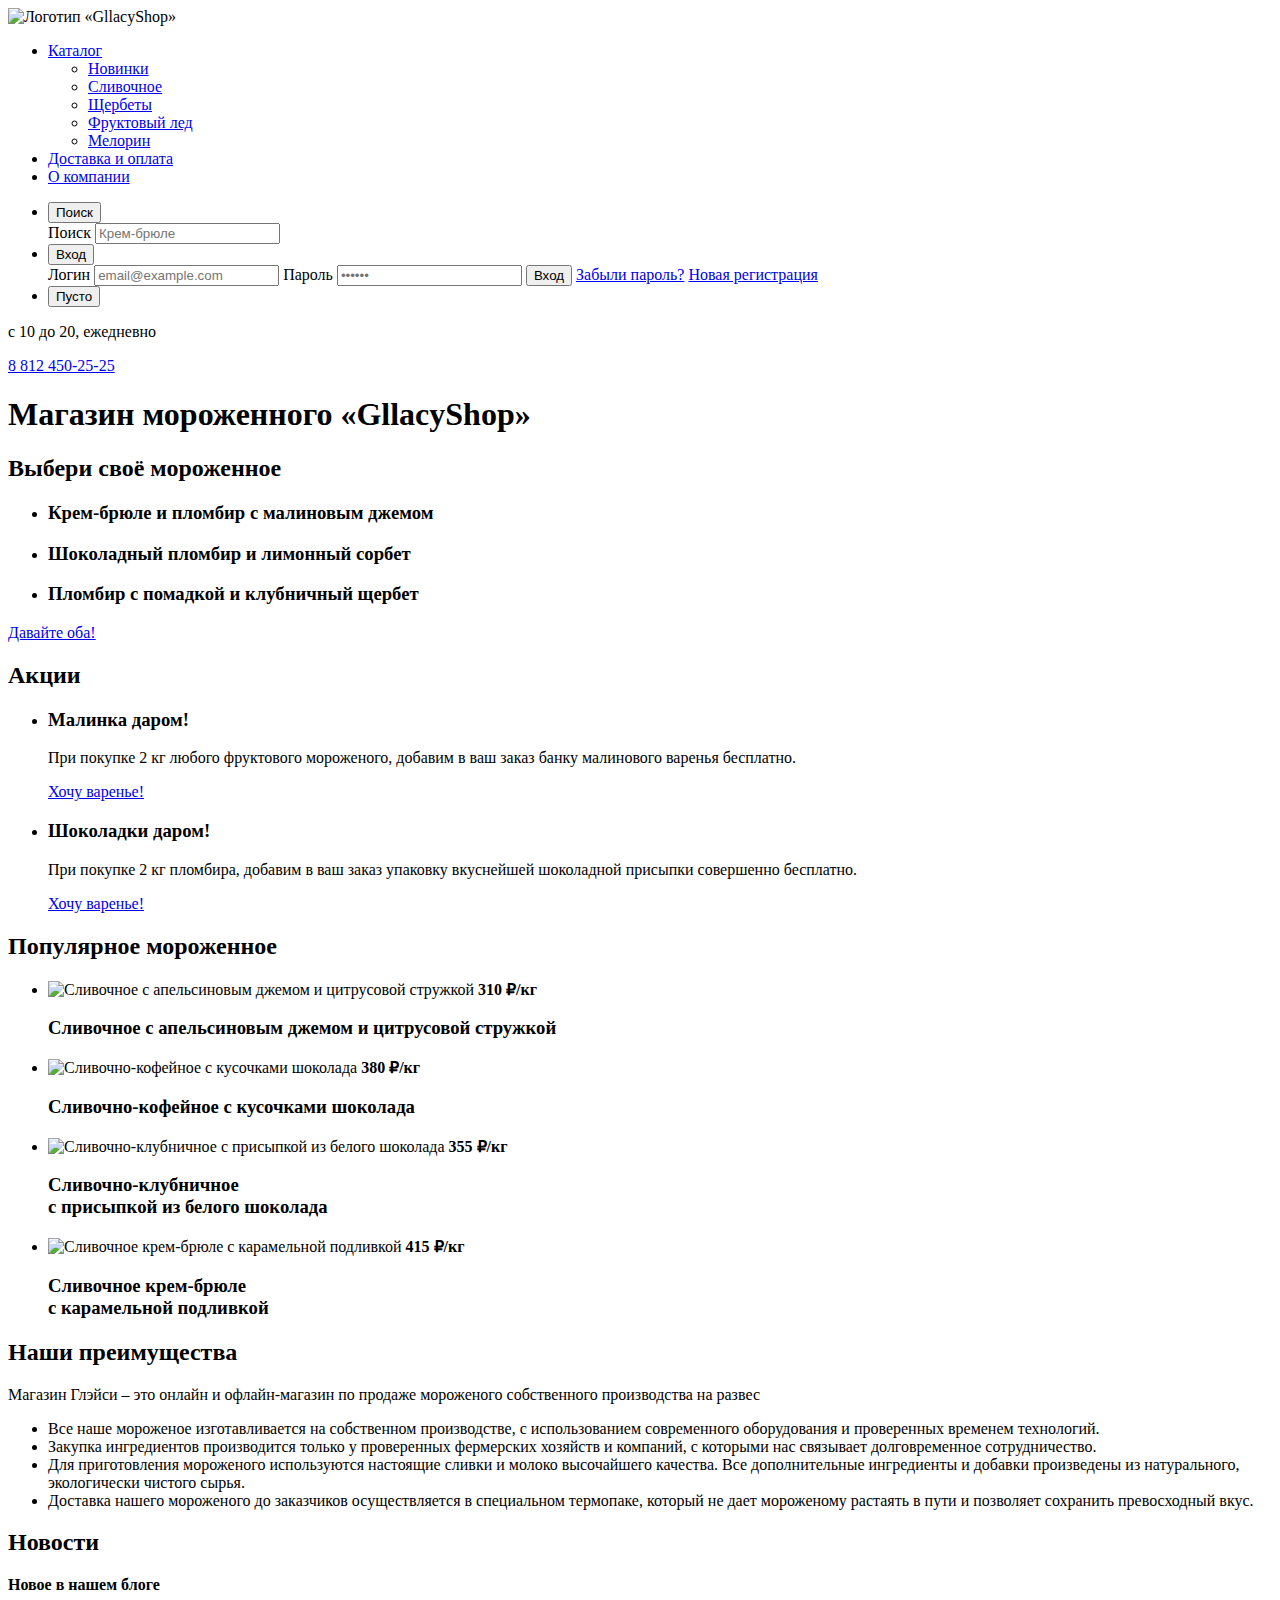
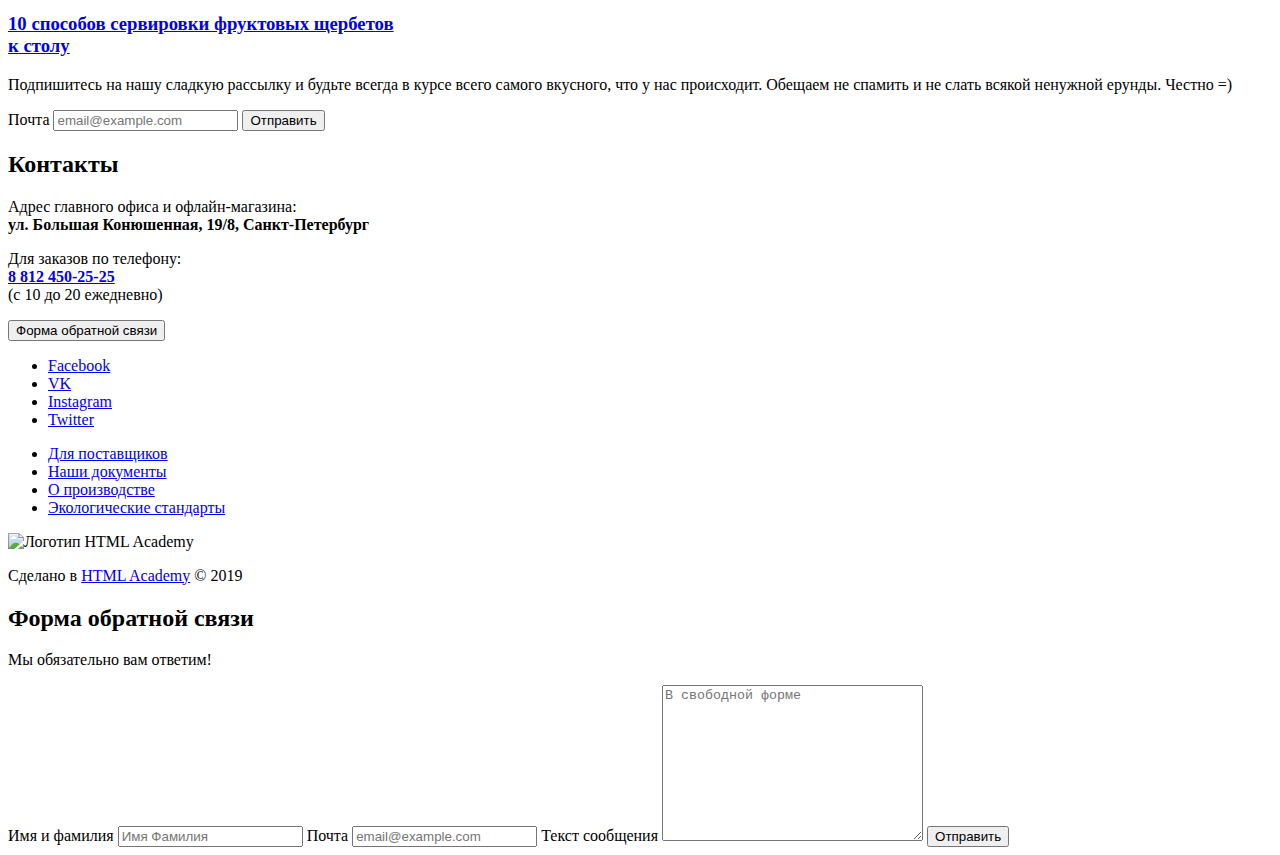
==== index.html @ cd6865d3 "Мелкие правки" ====
<!DOCTYPE html>
<html lang="ru">
  <head>
    <meta charset="utf-8">
    <title>HTML Academy: Глейси</title>
  </head>
  <body>
    <header class="main-header">
      <nav class="main-nav">
        <a>
          <img src="" width="154" height="64" alt="Логотип «GllacyShop»">
        </a>
        <ul class="site-navigation">
          <li><a href="catalog.html">Каталог</a>
            <ul class="catalog-menu">
              <li><a href="blank.html">Новинки</a></li>
              <li><a href="catalog.html">Сливочное</a></li>
              <li><a href="blank.html">Щербеты</a></li>
              <li><a href="blank.html">Фруктовый лед</a></li>
              <li><a href="blank.html">Мелорин</a></li>
            </ul>
          </li>
          <li><a href="blank.html">Доставка и оплата</a></li>
          <li><a href="blank.html">О компании</a></li>
        </ul>
      </nav>
      <ul class="user-menu">
        <li>
          <button type="button">Поиск</button>
          <div class="search">
            <form method="POST">
              <label for="search">Поиск</label>
              <input id="search" type="search" name="search" placeholder="Крем-брюле">
            </form>
          </div>
        </li>
        <li>
          <button type="button">Вход</button>
          <div class="login">
            <form method="POST">
              <label for="login-login">Логин</label>
              <input id="login-login" type="email" name="login" placeholder="email@example.com">
              <label for="login-password">Пароль</label>
              <input id="login-password" type="password" name="password" placeholder="••••••">
              <button type="submit">Вход</button>
              <a href="blank.html">Забыли пароль?</a>
              <a href="blank.html">Новая регистрация</a>
            </form>
          </div>
        </li>
        <li>
          <button type="button">Пусто</button>
        </li>
      </ul>
      <div class="work-schedule">
        <p>с 10 до 20, ежедневно</p>
        <a href="tel:+78124502525">8 812 450-25-25</a>
      </div>
    </header>
    <main>
      <h1>Магазин мороженного «GllacyShop»</h1>
      <section class="slider">
        <h2>Выбери своё мороженное</h2>
        <ul class="slides-list">
          <li class="slide-item">
            <h3 class="slide-title">Крем-брюле и пломбир с малиновым джемом</h3>
          </li>
          <li class="slide-item">
            <h3 class="slide-title">Шоколадный пломбир и лимонный сорбет</h3>
          </li>
          <li class="slide-item">
            <h3 class="slide-title">Пломбир с помадкой и клубничный щербет</h3>
          </li>
        </ul>
        <a href="blank.html">Давайте оба!</a>
      </section>
      <section class="promotions">
        <h2>Акции</h2>
        <ul class="promotions-list">
          <li class="promotion-item">
            <h3>Малинка даром!</h3>
            <p>При покупке 2 кг любого фруктового мороженого, добавим в ваш заказ банку малинового варенья бесплатно.</p>
            <a href="blank.html">Хочу варенье!</a>
          </li>
          <li class="promotion-item">
            <h3>Шоколадки даром!</h3>
            <p>При покупке 2 кг пломбира, добавим в ваш заказ упаковку вкуснейшей шоколадной присыпки совершенно бесплатно.</p>
            <a href="blank.html">Хочу варенье!</a>
          </li>
        </ul>
      </section>
      <section class="hits">
        <h2>Популярное мороженное</h2>
        <ul class="hits-list">
          <li class="hit-item">
            <img src="" alt="Сливочное с апельсиновым джемом и цитрусовой стружкой">
            <b class="product-price">310 ₽<span>/кг</span></b>
            <h3 class="product-title">Сливочное с апельсиновым джемом и цитрусовой стружкой</h3>
          </li>
          <li class="hit-item">
            <img src="" alt="Сливочно-кофейное с кусочками шоколада">
            <b class="product-price">380 ₽<span>/кг</span></b>
            <h3 class="product-title">Сливочно-кофейное с кусочками шоколада</h3>
          </li>
          <li class="hit-item">
            <img src="" alt="Сливочно-клубничное с присыпкой из белого шоколада">
            <b class="product-price">355 ₽<span>/кг</span></b>
            <h3 class="product-title">Сливочно-клубничное<br> с присыпкой из белого шоколада</h3>
          </li>
          <li class="hit-item">
            <img src="" alt="Сливочное крем-брюле с карамельной подливкой">
            <b class="product-price">415 ₽<span>/кг</span></b>
            <h3 class="product-title">Сливочное крем-брюле<br> с карамельной подливкой</h3>
          </li>
        </ul>
      </section>
      <section class="features">
        <h2>Наши преимущества</h2>
        <p>Магазин Глэйси – это онлайн и офлайн-магазин по продаже мороженого собственного производства на развес</p>
        <ul class="features-list">
          <li class="feature-item">
            Все наше мороженое изготавливается на собственном производстве, с использованием современного оборудования и проверенных
            временем технологий.
          </li>
          <li class="feature-item">
            Закупка ингредиентов производится только у проверенных фермерских хозяйств и компаний, с которыми нас связывает
            долговременное сотрудничество.
          </li>
          <li class="feature-item">
            Для приготовления мороженого используются настоящие сливки и молоко высочайшего качества. Все дополнительные ингредиенты
            и добавки произведены из натурального, экологически чистого сырья.
          </li>
          <li class="feature-item">
            Доставка нашего мороженого до заказчиков осуществляется в специальном термопаке, который не дает мороженому растаять в
            пути и позволяет сохранить превосходный вкус.
          </li>
        </ul>
      </section>
      <section class="news">
        <h2>Новости</h2>
        <article class="blog-preview">
          <b>Новое в нашем блоге</b>
          <h3><a href="blank.html">10 способов сервировки фруктовых щербетов<br> к столу</a></h3>
        </article>
        <div class="news-subscription">
          <p>Подпишитесь на нашу сладкую рассылку и будьте всегда в курсе всего самого вкусного, что у нас происходит. Обещаем не
          спамить и не слать всякой ненужной ерунды. Честно =)</p>
          <form class="subscription-form" method="POST">
            <label for="subscription-email">Почта</label>
            <input id="subscription-email" type="email" name="email" placeholder="email@example.com">
            <button type="submit">Отправить</button>
          </form>
        </div>
      </section>
      <section class="map-and-contacts">
        <h2>Контакты</h2>
        <div class="contact-info">
          <p>
            Адрес главного офиса и офлайн-магазина:<br>
            <b>ул. Большая Конюшенная, 19/8, Санкт-Петербург</b>
          </p>
          <p>
            Для заказов по телефону:<br>
            <b><a href="tel:+78124502525">8 812 450-25-25</a></b><br>
            (с 10 до 20 ежедневно)
          </p>
          <button type="button">Форма обратной связи</button>
        </div>
      </section>
    </main>
    <footer class="main-footer">
      <div class="footer-social">
        <ul class="socials-list">
          <li class="social-item"><a href="#">Facebook</a></li>
          <li class="social-item"><a href="#">VK</a></li>
          <li class="social-item"><a href="#">Instagram</a></li>
          <li class="social-item"><a href="#">Twitter</a></li>
        </ul>
      </div>
      <div class="footer-navigation">
        <ul class="footer-menu">
          <li><a href="blank.html">Для поставщиков</a></li>
          <li><a href="blank.html">Наши документы</a></li>
          <li><a href="blank.html">О производстве</a></li>
          <li><a href="blank.html">Экологические стандарты</a></li>
        </ul>
      </div>
      <div class="footer-copyright">
        <img src="" alt="Логотип HTML Academy" width="108" height="39">
        <p>Сделано в <a href="https://htmlacademy.ru/intensive/htmlcss">HTML Academy</a> &copy; 2019</p>
      </div>
    </footer>
    <section class="feedback">
      <h2>Форма обратной связи</h2>
      <p>Мы обязательно вам ответим!</p>
      <form method="POST">
        <label for="feedback-username">Имя и фамилия</label>
        <input id="feedback-username" type="text" name="username" placeholder="Имя Фамилия">
        <label for="feedback-email">Почта</label>
        <input id="feedback-email" type="email" name="email" placeholder="email@example.com">
        <label for="feedback-message">Текст сообщения</label>
        <textarea id="feedback-message" name="message" cols="30" rows="10" placeholder="В свободной форме"></textarea>
        <button type="submit">Отправить</button>
      </form>
    </section>
  </body>
</html>
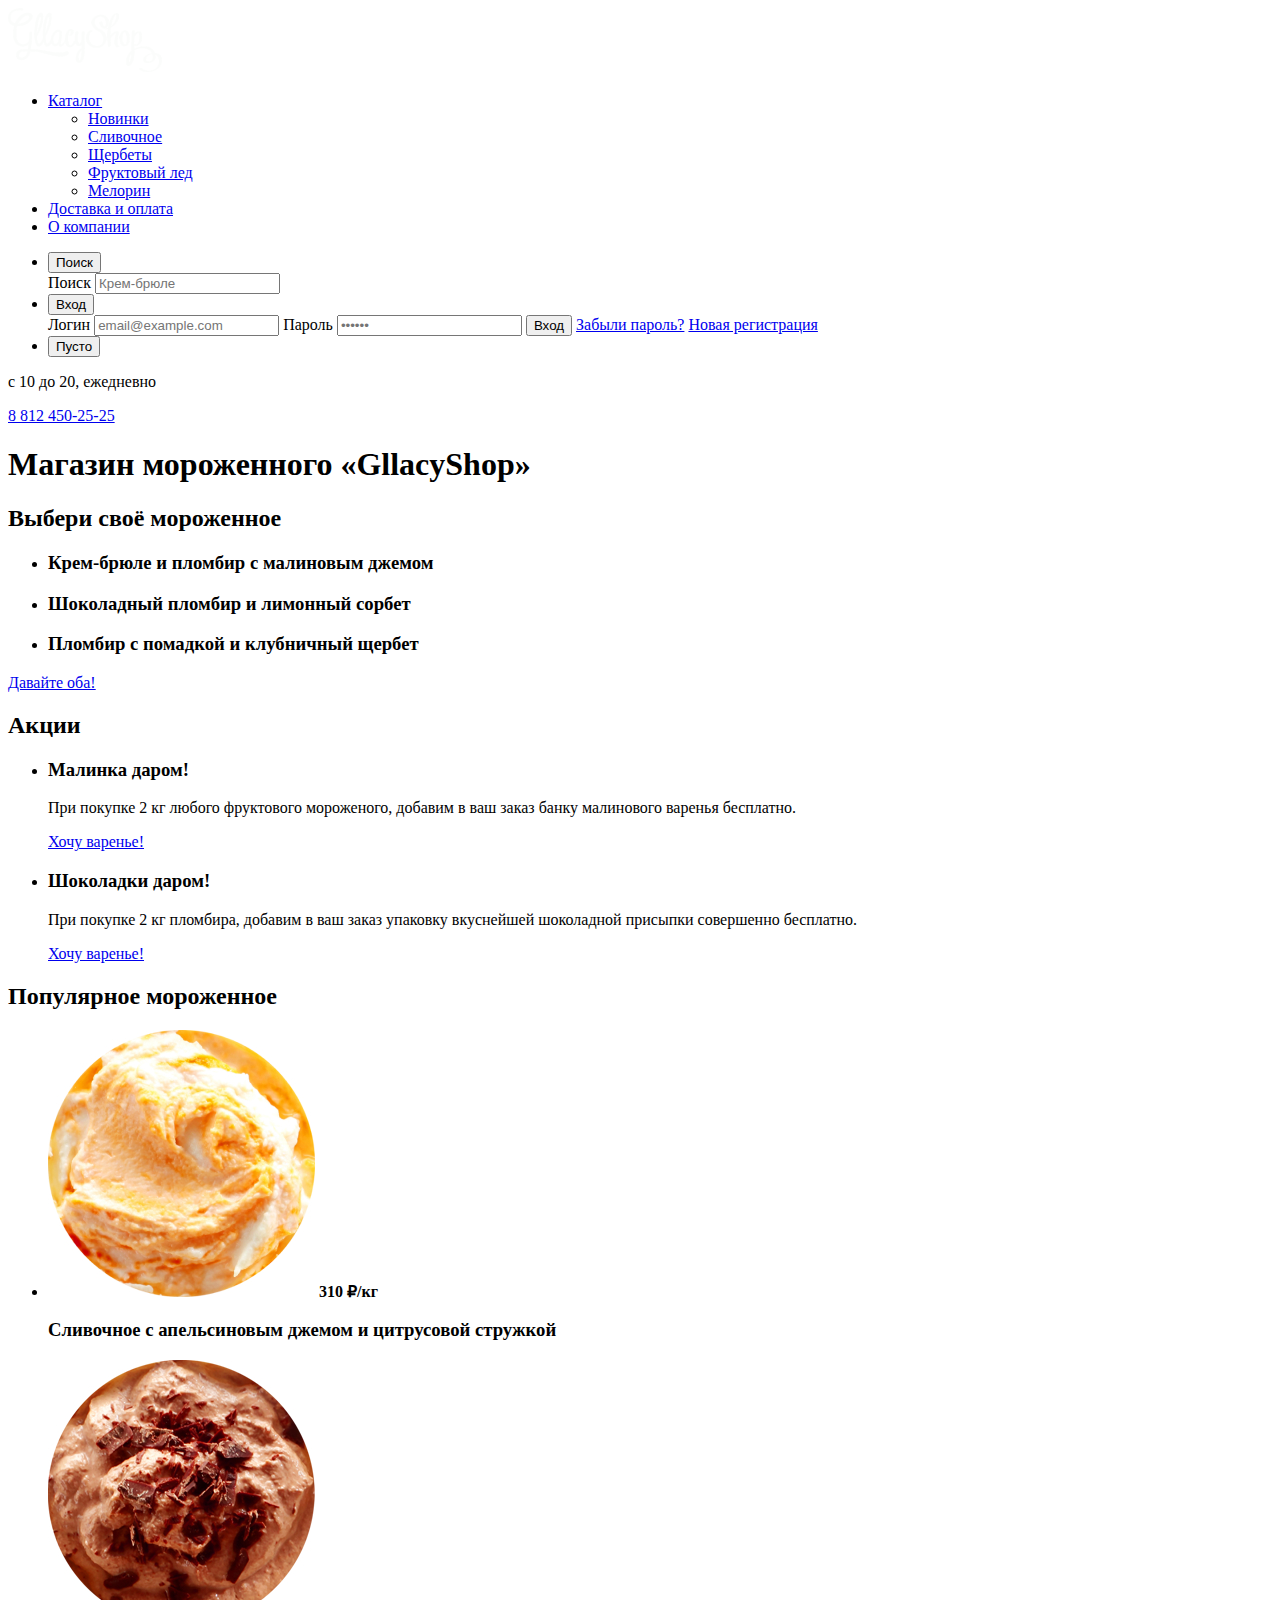
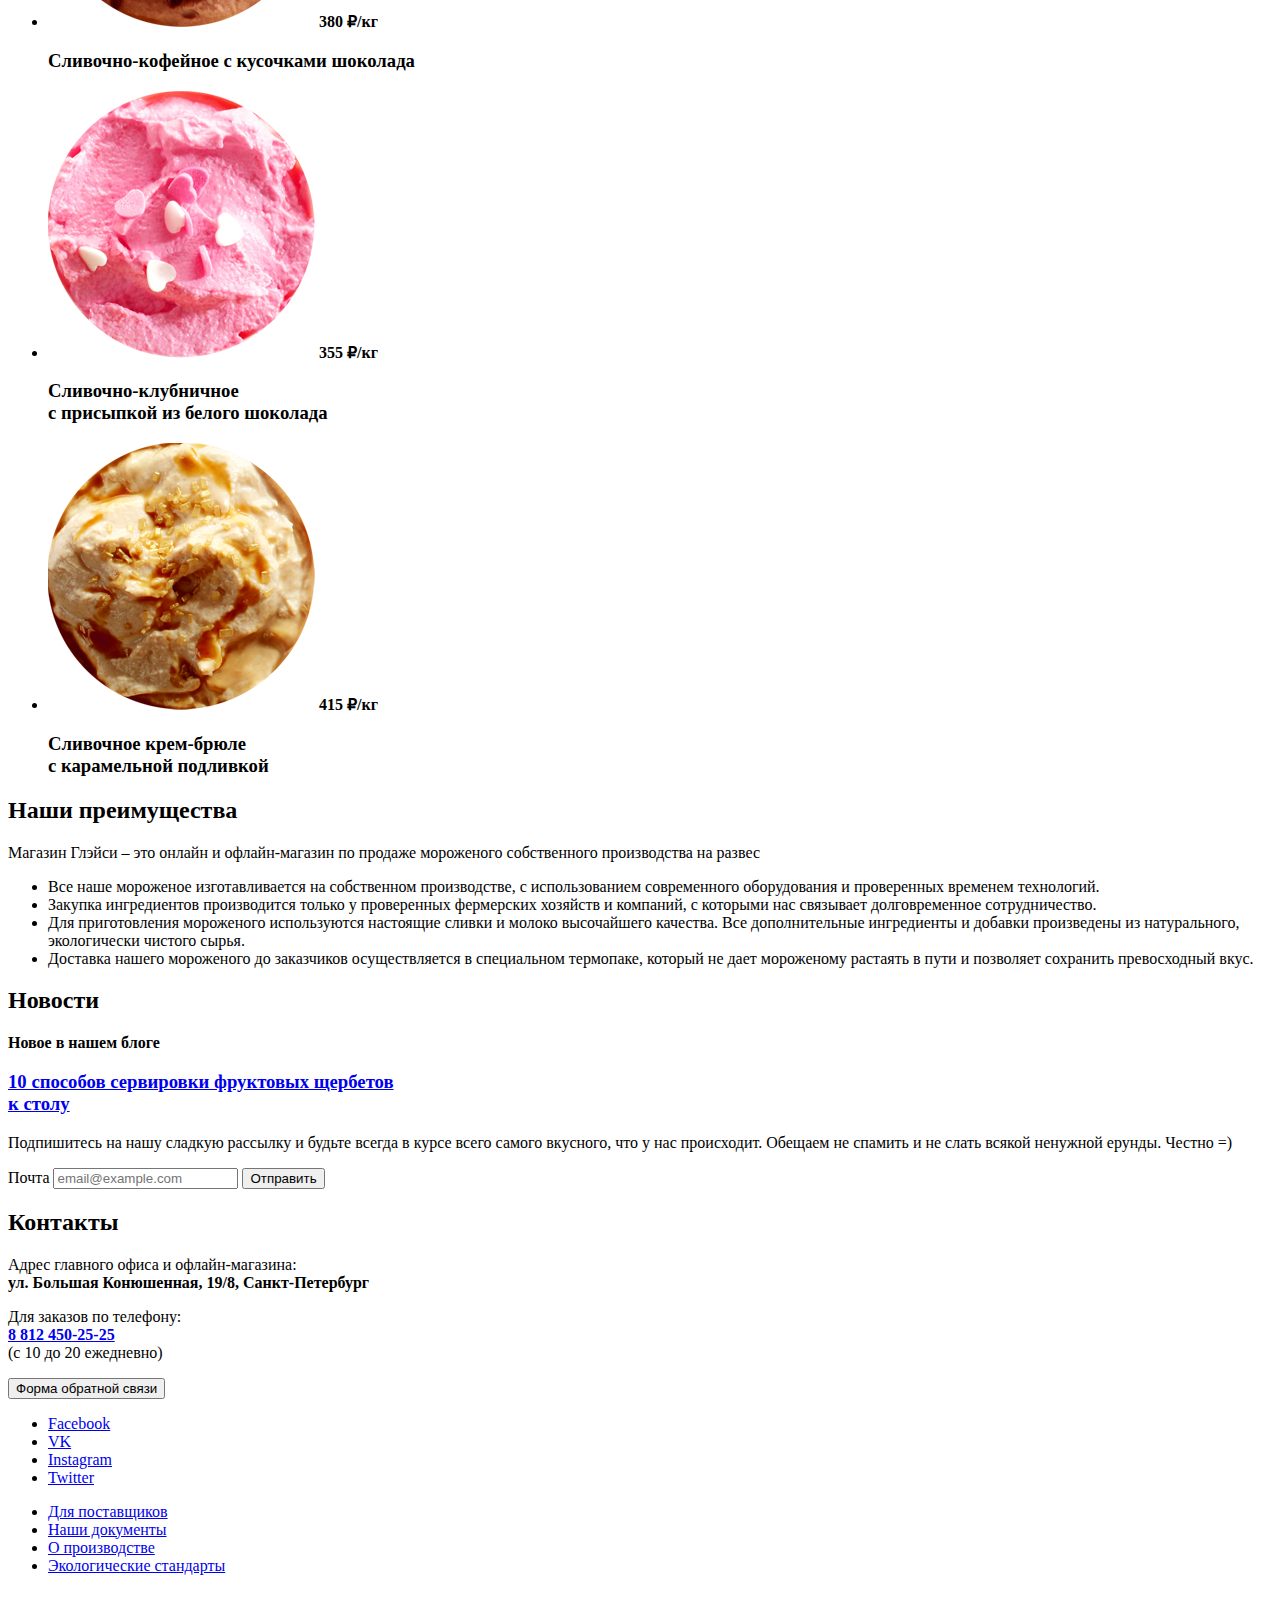
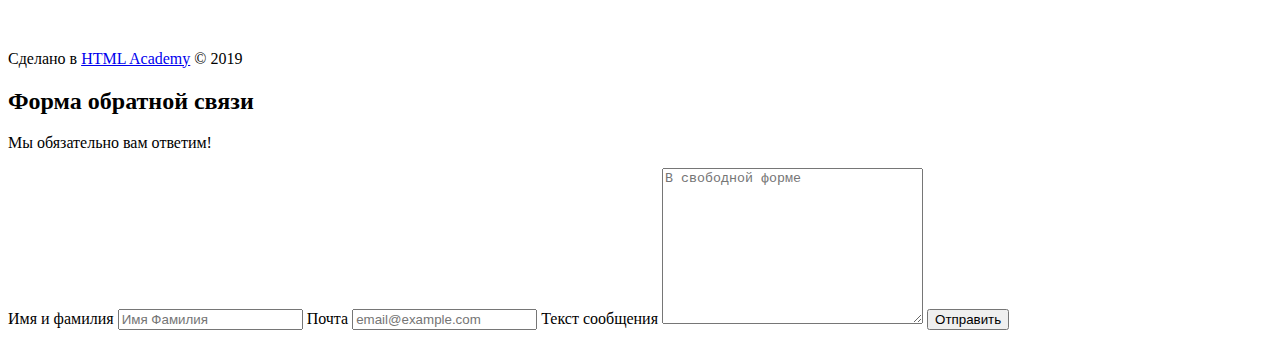
==== commit 748e9246: "Экспорт и добавление графики" ====
--- a/index.html
+++ b/index.html
@@ -3,12 +3,14 @@
   <head>
     <meta charset="utf-8">
     <title>HTML Academy: Глейси</title>
+    <link rel="icon" href="favicon.ico">
+    <link rel="icon" href="img/icons/favicon.svg" sizes="any" type="image/svg+xml">
   </head>
   <body>
     <header class="main-header">
       <nav class="main-nav">
         <a>
-          <img src="" width="154" height="64" alt="Логотип «GllacyShop»">
+          <img src="img/logo.png" width="154" height="64" alt="Логотип «GllacyShop»">
         </a>
         <ul class="site-navigation">
           <li><a href="catalog.html">Каталог</a>
@@ -93,22 +95,22 @@
         <h2>Популярное мороженное</h2>
         <ul class="hits-list">
           <li class="hit-item">
-            <img src="" alt="Сливочное с апельсиновым джемом и цитрусовой стружкой">
+            <img src="img/hit-1.jpg" alt="Сливочное с апельсиновым джемом и цитрусовой стружкой">
             <b class="product-price">310 ₽<span>/кг</span></b>
             <h3 class="product-title">Сливочное с апельсиновым джемом и цитрусовой стружкой</h3>
           </li>
           <li class="hit-item">
-            <img src="" alt="Сливочно-кофейное с кусочками шоколада">
+            <img src="img/hit-2.jpg" alt="Сливочно-кофейное с кусочками шоколада">
             <b class="product-price">380 ₽<span>/кг</span></b>
             <h3 class="product-title">Сливочно-кофейное с кусочками шоколада</h3>
           </li>
           <li class="hit-item">
-            <img src="" alt="Сливочно-клубничное с присыпкой из белого шоколада">
+            <img src="img/hit-3.jpg" alt="Сливочно-клубничное с присыпкой из белого шоколада">
             <b class="product-price">355 ₽<span>/кг</span></b>
             <h3 class="product-title">Сливочно-клубничное<br> с присыпкой из белого шоколада</h3>
           </li>
           <li class="hit-item">
-            <img src="" alt="Сливочное крем-брюле с карамельной подливкой">
+            <img src="img/hit-4.jpg" alt="Сливочное крем-брюле с карамельной подливкой">
             <b class="product-price">415 ₽<span>/кг</span></b>
             <h3 class="product-title">Сливочное крем-брюле<br> с карамельной подливкой</h3>
           </li>
@@ -186,7 +188,7 @@
         </ul>
       </div>
       <div class="footer-copyright">
-        <img src="" alt="Логотип HTML Academy" width="108" height="39">
+        <img src="img/logo-copyright.png" alt="Логотип HTML Academy" width="108" height="39">
         <p>Сделано в <a href="https://htmlacademy.ru/intensive/htmlcss">HTML Academy</a> &copy; 2019</p>
       </div>
     </footer>
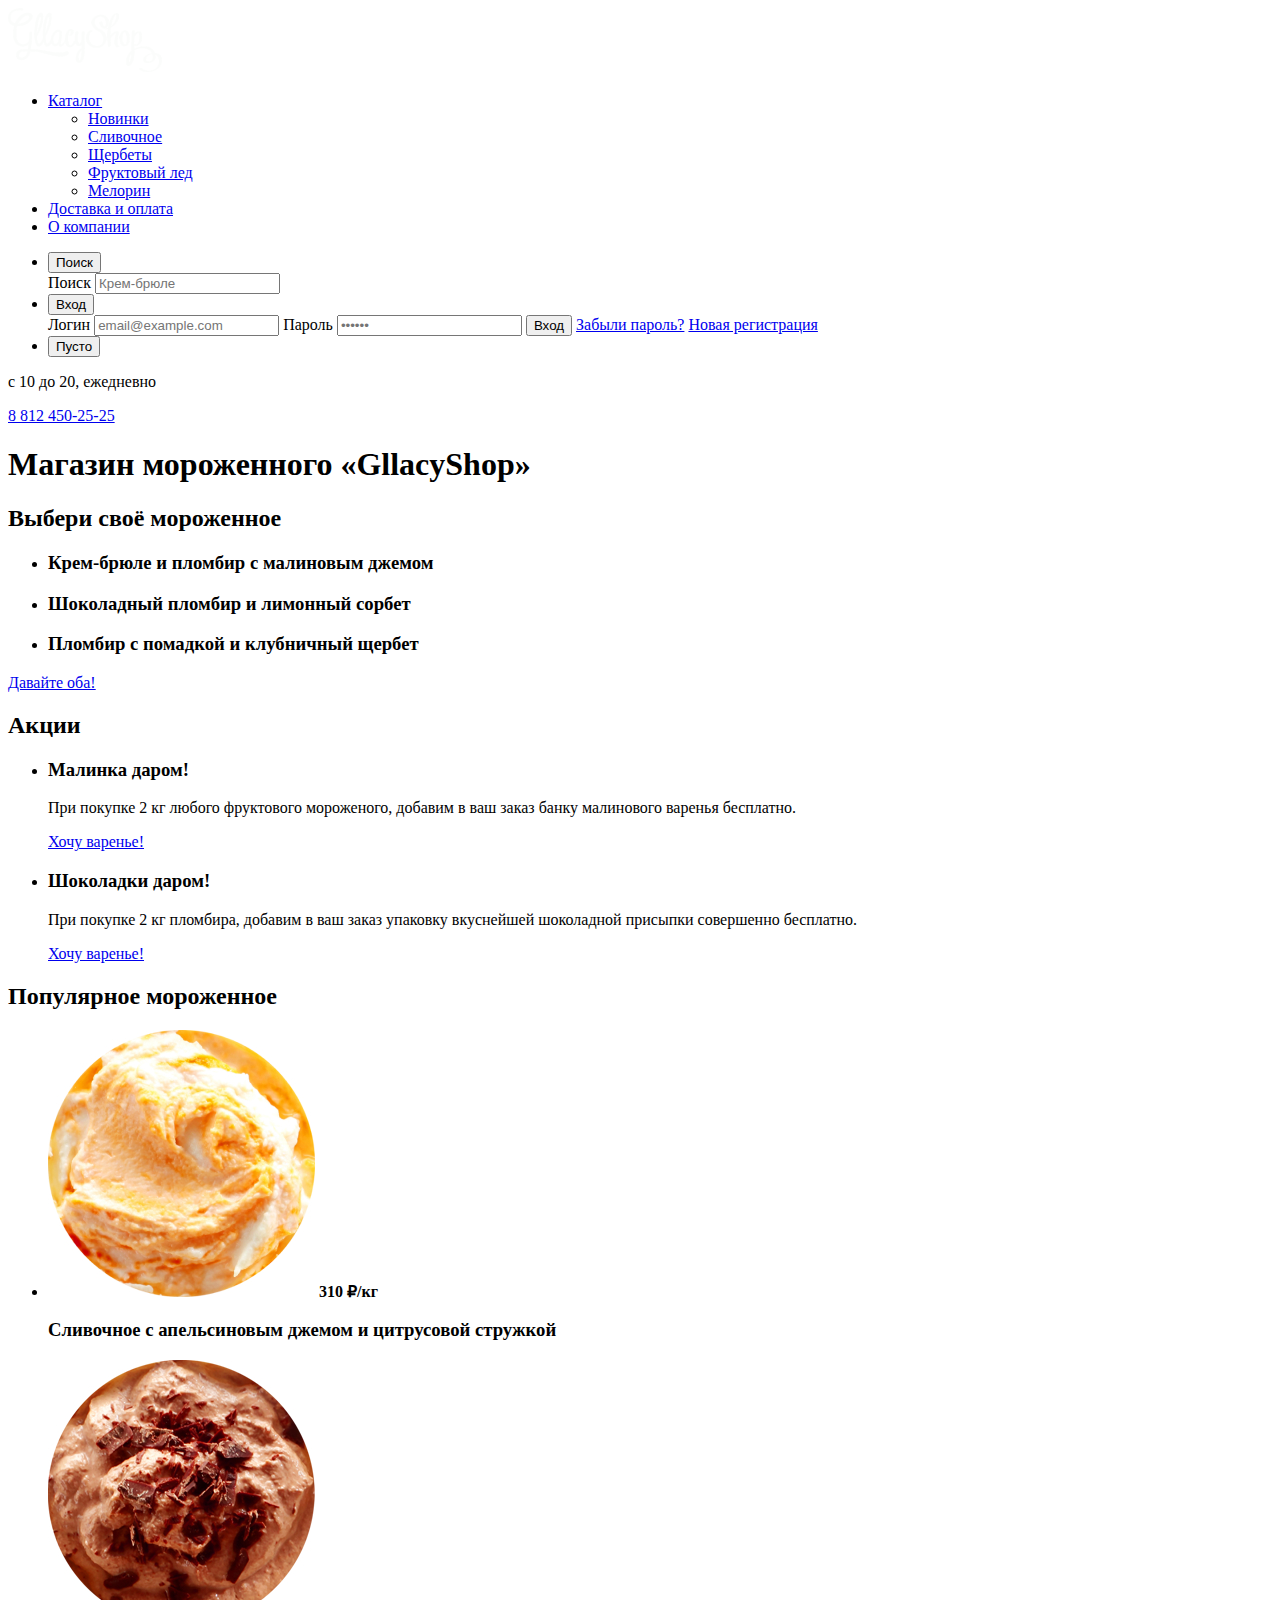
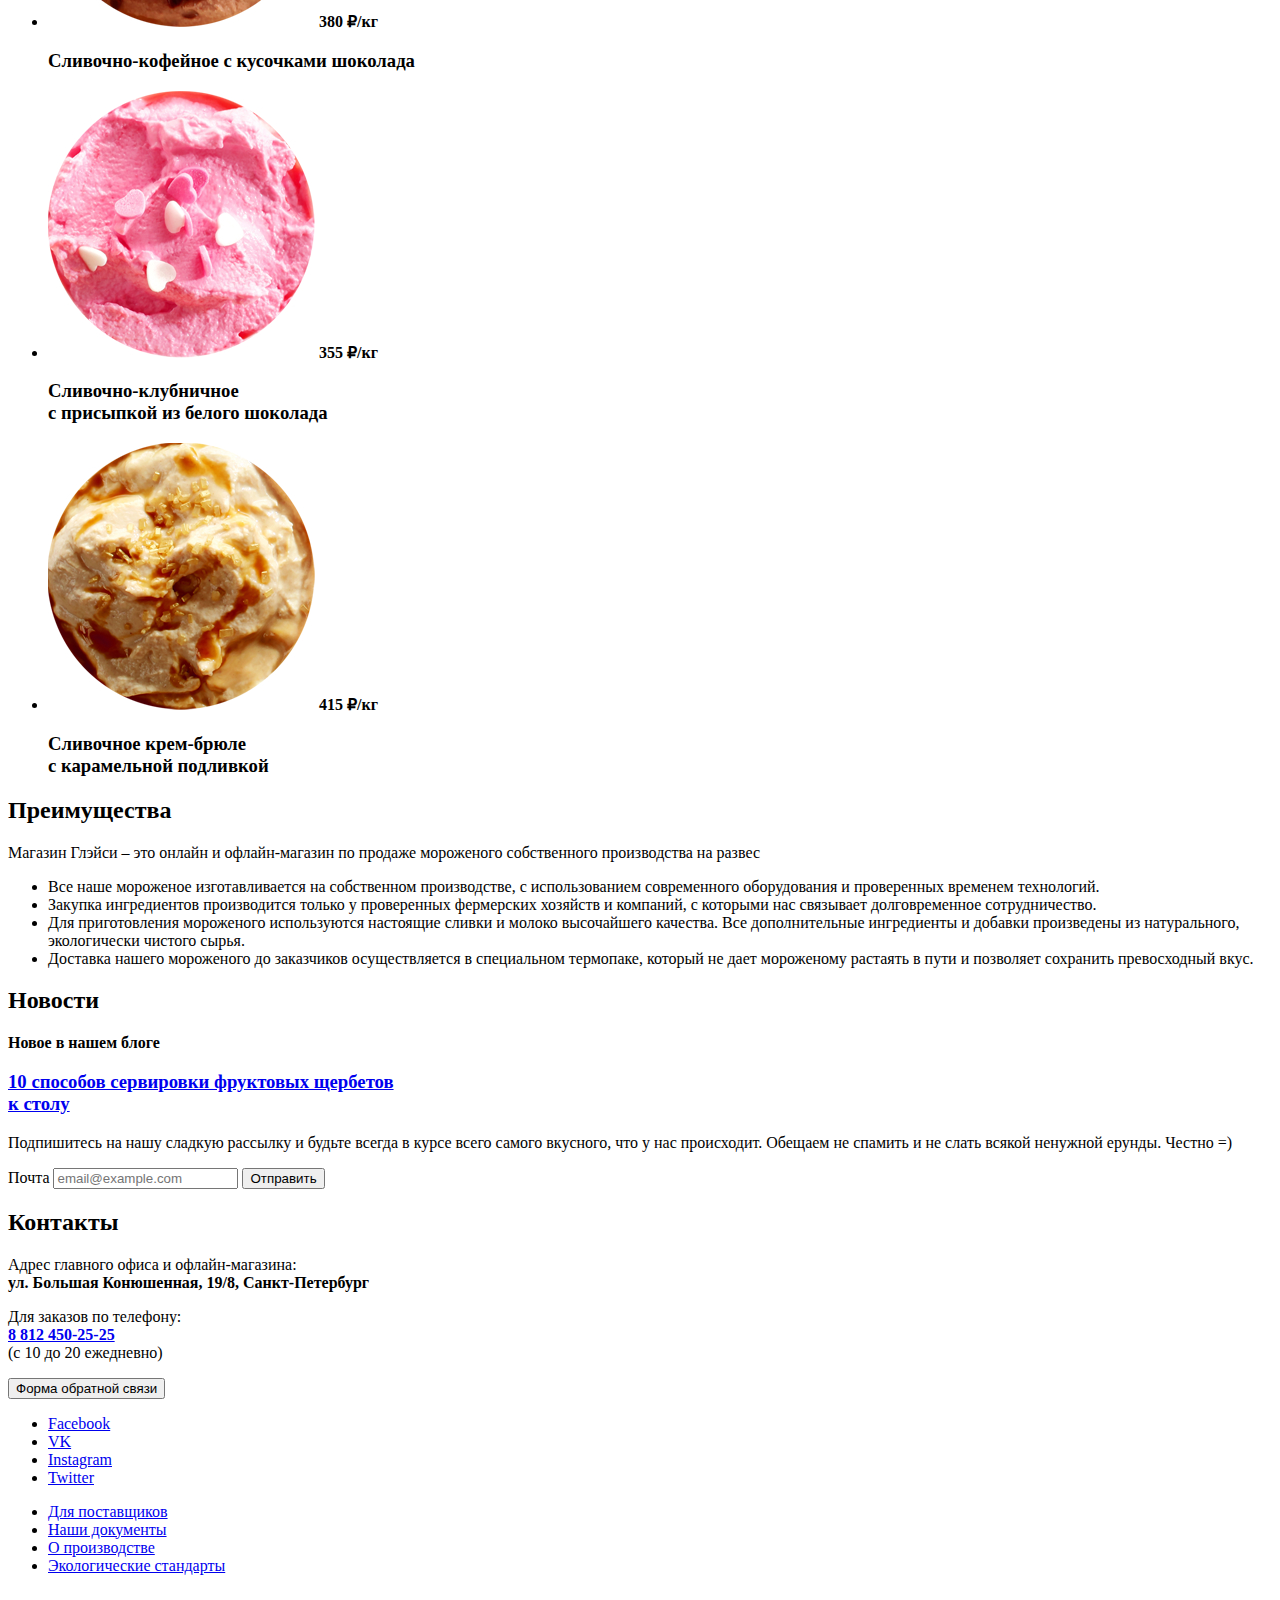
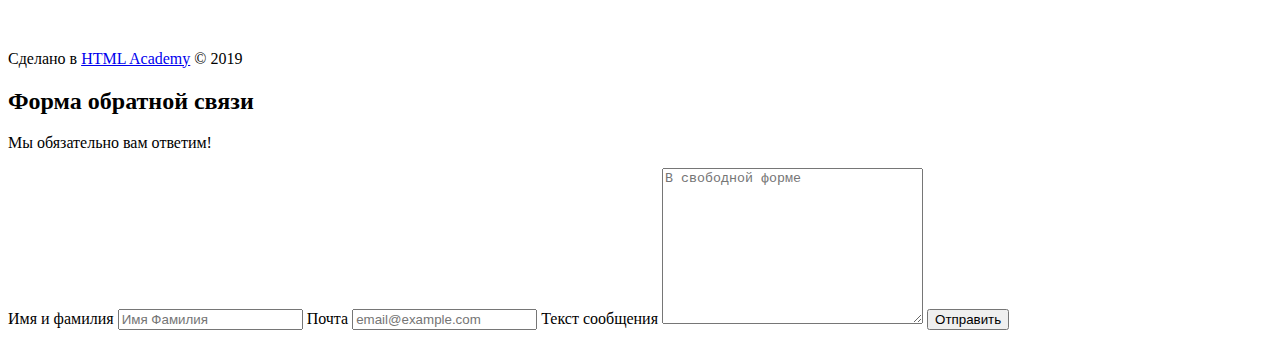
==== commit a816e9e7: "Добавление изображений товаров на страницу каталога" ====
--- a/index.html
+++ b/index.html
@@ -95,29 +95,29 @@
         <h2>Популярное мороженное</h2>
         <ul class="hits-list">
           <li class="hit-item">
-            <img src="img/hit-1.jpg" alt="Сливочное с апельсиновым джемом и цитрусовой стружкой">
+            <img src="img/hit-1.jpg" width="267" height="267" alt="Сливочное с апельсиновым джемом и цитрусовой стружкой">
             <b class="product-price">310 ₽<span>/кг</span></b>
             <h3 class="product-title">Сливочное с апельсиновым джемом и цитрусовой стружкой</h3>
           </li>
           <li class="hit-item">
-            <img src="img/hit-2.jpg" alt="Сливочно-кофейное с кусочками шоколада">
+            <img src="img/hit-2.jpg" width="267" height="267" alt="Сливочно-кофейное с кусочками шоколада">
             <b class="product-price">380 ₽<span>/кг</span></b>
             <h3 class="product-title">Сливочно-кофейное с кусочками шоколада</h3>
           </li>
           <li class="hit-item">
-            <img src="img/hit-3.jpg" alt="Сливочно-клубничное с присыпкой из белого шоколада">
+            <img src="img/hit-3.jpg" width="267" height="267" alt="Сливочно-клубничное с присыпкой из белого шоколада">
             <b class="product-price">355 ₽<span>/кг</span></b>
             <h3 class="product-title">Сливочно-клубничное<br> с присыпкой из белого шоколада</h3>
           </li>
           <li class="hit-item">
-            <img src="img/hit-4.jpg" alt="Сливочное крем-брюле с карамельной подливкой">
+            <img src="img/hit-4.jpg" width="267" height="267" alt="Сливочное крем-брюле с карамельной подливкой">
             <b class="product-price">415 ₽<span>/кг</span></b>
             <h3 class="product-title">Сливочное крем-брюле<br> с карамельной подливкой</h3>
           </li>
         </ul>
       </section>
       <section class="features">
-        <h2>Наши преимущества</h2>
+        <h2>Преимущества</h2>
         <p>Магазин Глэйси – это онлайн и офлайн-магазин по продаже мороженого собственного производства на развес</p>
         <ul class="features-list">
           <li class="feature-item">
@@ -188,7 +188,7 @@
         </ul>
       </div>
       <div class="footer-copyright">
-        <img src="img/logo-copyright.png" alt="Логотип HTML Academy" width="108" height="39">
+        <img src="img/logo-copyright.png" width="108" height="39" alt="">
         <p>Сделано в <a href="https://htmlacademy.ru/intensive/htmlcss">HTML Academy</a> &copy; 2019</p>
       </div>
     </footer>
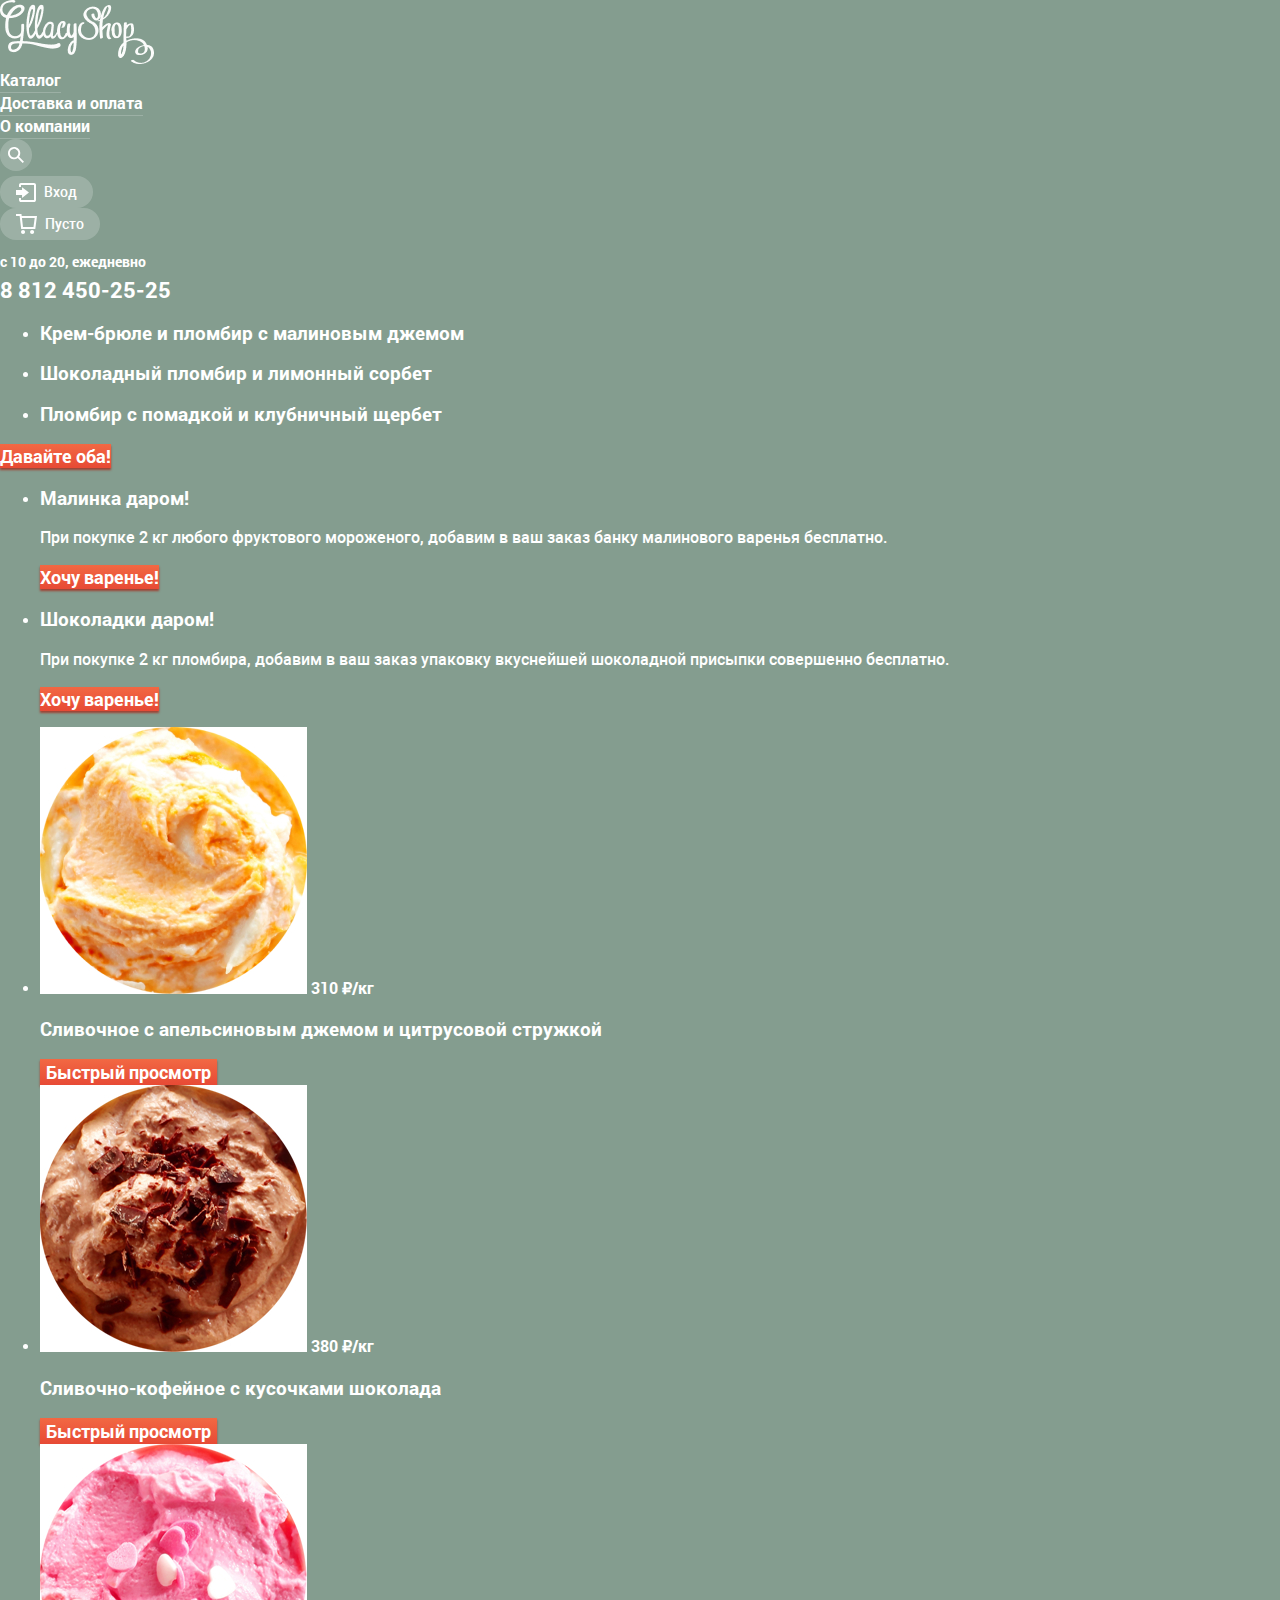
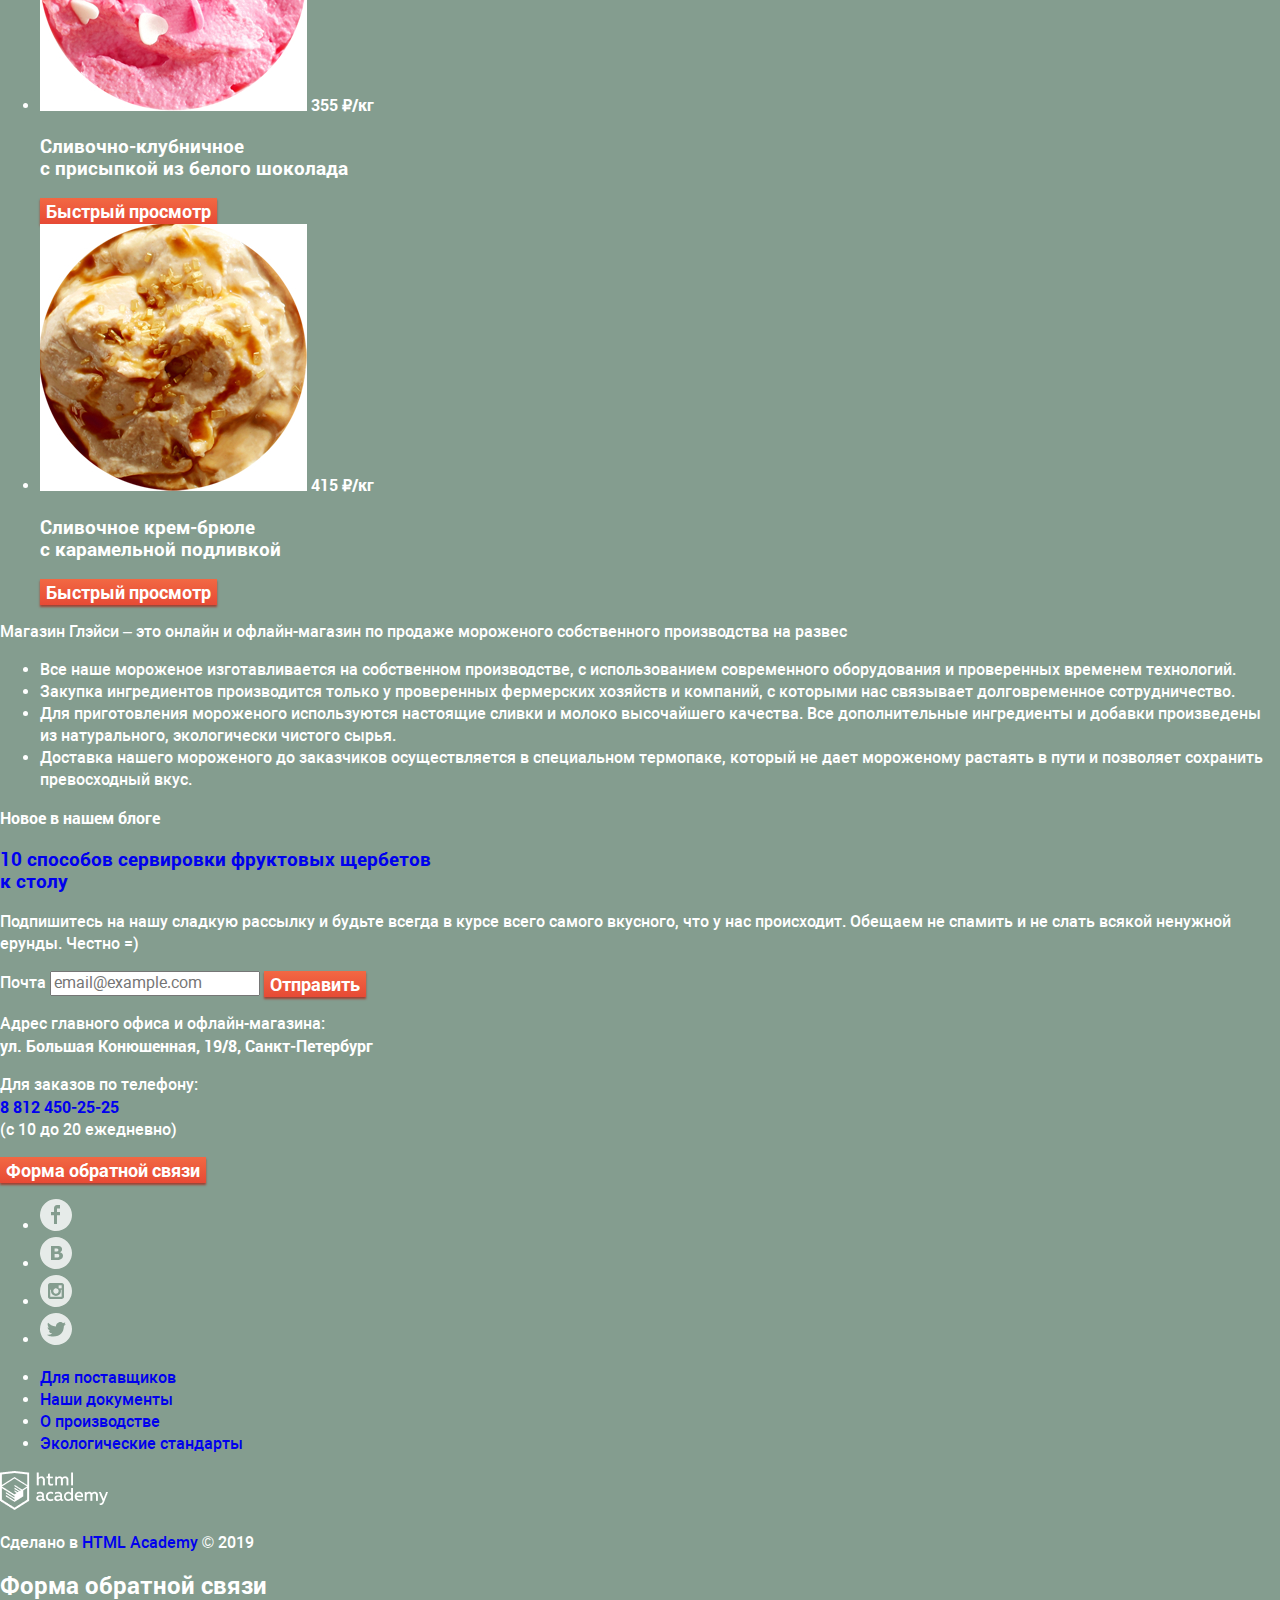
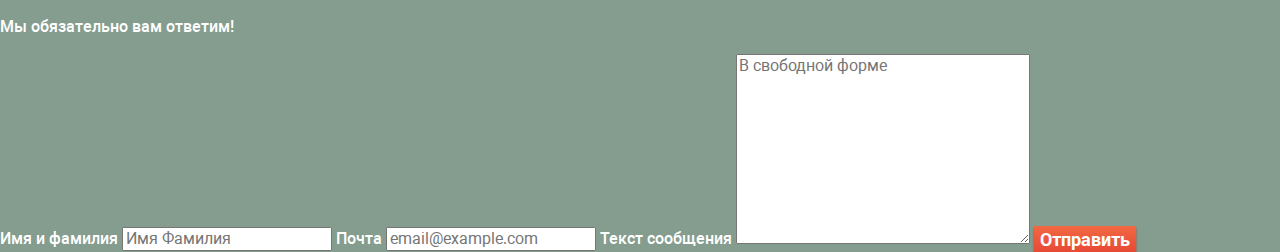
==== commit 20998621: "Стилизация шапки" ====
--- a/index.html
+++ b/index.html
@@ -5,53 +5,72 @@
     <title>HTML Academy: Глейси</title>
     <link rel="icon" href="favicon.ico">
     <link rel="icon" href="img/icons/favicon.svg" sizes="any" type="image/svg+xml">
+    <link rel="stylesheet" href="css/normalize.css">
+    <link rel="stylesheet" href="css/style.css">
   </head>
   <body>
     <header class="main-header">
       <nav class="main-nav">
-        <a>
+        <a class="main-logo">
           <img src="img/logo.png" width="154" height="64" alt="Логотип «GllacyShop»">
         </a>
         <ul class="site-navigation">
-          <li><a href="catalog.html">Каталог</a>
-            <ul class="catalog-menu">
-              <li><a href="blank.html">Новинки</a></li>
-              <li><a href="catalog.html">Сливочное</a></li>
-              <li><a href="blank.html">Щербеты</a></li>
-              <li><a href="blank.html">Фруктовый лед</a></li>
-              <li><a href="blank.html">Мелорин</a></li>
+          <li class="site-navigation-item site-navigation-category">
+            <a href="catalog.html">Каталог</a>
+            <ul class="category-menu">
+              <li class="category-menu-novelty category-menu-item">
+                <a href="blank.html">Новинки</a>
+              </li>
+              <li class="category-menu-item">
+                <a href="catalog.html">Сливочное</a>
+              </li>
+              <li class="category-menu-item">
+                <a href="blank.html">Щербеты</a>
+              </li>
+              <li class="category-menu-item">
+                <a href="blank.html">Фруктовый лед</a>
+              </li>
+              <li class="category-menu-item">
+                <a href="blank.html">Мелорин</a>
+              </li>
             </ul>
           </li>
-          <li><a href="blank.html">Доставка и оплата</a></li>
-          <li><a href="blank.html">О компании</a></li>
+          <li class="site-navigation-item">
+            <a href="blank.html">Доставка и оплата</a>
+          </li>
+          <li class="site-navigation-item">
+            <a href="blank.html">О компании</a>
+          </li>
         </ul>
       </nav>
       <ul class="user-menu">
-        <li>
-          <button type="button">Поиск</button>
-          <div class="search">
+        <li class="user-menu-item">
+          <button class="user-btn user-btn-search" type="button">
+            <span class="visually-hidden">Поиск</span>
+          </button>
+          <div class="search user-popup">
             <form method="POST">
-              <label for="search">Поиск</label>
+              <label class="visually-hidden" for="search">Поиск</label>
               <input id="search" type="search" name="search" placeholder="Крем-брюле">
             </form>
           </div>
         </li>
-        <li>
-          <button type="button">Вход</button>
-          <div class="login">
+        <li class="user-menu-item">
+          <button class="user-btn user-btn-login" type="button">Вход</button>
+          <div class="login user-popup">
             <form method="POST">
-              <label for="login-login">Логин</label>
+              <label class="visually-hidden" for="login-login">Логин</label>
               <input id="login-login" type="email" name="login" placeholder="email@example.com">
-              <label for="login-password">Пароль</label>
+              <label class="visually-hidden" for="login-password">Пароль</label>
               <input id="login-password" type="password" name="password" placeholder="••••••">
-              <button type="submit">Вход</button>
+              <button class="btn" type="submit">Войти</button>
               <a href="blank.html">Забыли пароль?</a>
               <a href="blank.html">Новая регистрация</a>
             </form>
           </div>
         </li>
-        <li>
-          <button type="button">Пусто</button>
+        <li class="user-menu-item">
+          <button class="user-btn user-btn-cart" type="button">Пусто</button>
         </li>
       </ul>
       <div class="work-schedule">
@@ -60,9 +79,9 @@
       </div>
     </header>
     <main>
-      <h1>Магазин мороженного «GllacyShop»</h1>
+      <h1 class="visually-hidden">Магазин мороженного «GllacyShop»</h1>
       <section class="slider">
-        <h2>Выбери своё мороженное</h2>
+        <h2 class="visually-hidden">Выбери своё мороженное</h2>
         <ul class="slides-list">
           <li class="slide-item">
             <h3 class="slide-title">Крем-брюле и пломбир с малиновым джемом</h3>
@@ -74,50 +93,54 @@
             <h3 class="slide-title">Пломбир с помадкой и клубничный щербет</h3>
           </li>
         </ul>
-        <a href="blank.html">Давайте оба!</a>
+        <a class="btn" href="blank.html">Давайте оба!</a>
       </section>
       <section class="promotions">
-        <h2>Акции</h2>
+        <h2 class="visually-hidden">Акции</h2>
         <ul class="promotions-list">
           <li class="promotion-item">
             <h3>Малинка даром!</h3>
             <p>При покупке 2 кг любого фруктового мороженого, добавим в ваш заказ банку малинового варенья бесплатно.</p>
-            <a href="blank.html">Хочу варенье!</a>
+            <a class="btn" href="blank.html">Хочу варенье!</a>
           </li>
           <li class="promotion-item">
             <h3>Шоколадки даром!</h3>
             <p>При покупке 2 кг пломбира, добавим в ваш заказ упаковку вкуснейшей шоколадной присыпки совершенно бесплатно.</p>
-            <a href="blank.html">Хочу варенье!</a>
+            <a class="btn" href="blank.html">Хочу варенье!</a>
           </li>
         </ul>
       </section>
       <section class="hits">
-        <h2>Популярное мороженное</h2>
+        <h2 class="visually-hidden">Популярное мороженное</h2>
         <ul class="hits-list">
           <li class="hit-item">
             <img src="img/hit-1.jpg" width="267" height="267" alt="Сливочное с апельсиновым джемом и цитрусовой стружкой">
             <b class="product-price">310 ₽<span>/кг</span></b>
             <h3 class="product-title">Сливочное с апельсиновым джемом и цитрусовой стружкой</h3>
+            <button class="btn product-btn">Быстрый просмотр</button>
           </li>
           <li class="hit-item">
             <img src="img/hit-2.jpg" width="267" height="267" alt="Сливочно-кофейное с кусочками шоколада">
             <b class="product-price">380 ₽<span>/кг</span></b>
             <h3 class="product-title">Сливочно-кофейное с кусочками шоколада</h3>
+            <button class="btn product-btn">Быстрый просмотр</button>
           </li>
           <li class="hit-item">
             <img src="img/hit-3.jpg" width="267" height="267" alt="Сливочно-клубничное с присыпкой из белого шоколада">
             <b class="product-price">355 ₽<span>/кг</span></b>
             <h3 class="product-title">Сливочно-клубничное<br> с присыпкой из белого шоколада</h3>
+            <button class="btn product-btn">Быстрый просмотр</button>
           </li>
           <li class="hit-item">
             <img src="img/hit-4.jpg" width="267" height="267" alt="Сливочное крем-брюле с карамельной подливкой">
             <b class="product-price">415 ₽<span>/кг</span></b>
             <h3 class="product-title">Сливочное крем-брюле<br> с карамельной подливкой</h3>
+            <button class="btn product-btn">Быстрый просмотр</button>
           </li>
         </ul>
       </section>
       <section class="features">
-        <h2>Преимущества</h2>
+        <h2 class="visually-hidden">Преимущества</h2>
         <p>Магазин Глэйси – это онлайн и офлайн-магазин по продаже мороженого собственного производства на развес</p>
         <ul class="features-list">
           <li class="feature-item">
@@ -139,10 +162,10 @@
         </ul>
       </section>
       <section class="news">
-        <h2>Новости</h2>
+        <h2 class="visually-hidden">Новости</h2>
         <article class="blog-preview">
           <b>Новое в нашем блоге</b>
-          <h3><a href="blank.html">10 способов сервировки фруктовых щербетов<br> к столу</a></h3>
+          <h3 class="blog-title"><a href="blank.html">10 способов сервировки фруктовых щербетов<br> к столу</a></h3>
         </article>
         <div class="news-subscription">
           <p>Подпишитесь на нашу сладкую рассылку и будьте всегда в курсе всего самого вкусного, что у нас происходит. Обещаем не
@@ -150,12 +173,12 @@
           <form class="subscription-form" method="POST">
             <label for="subscription-email">Почта</label>
             <input id="subscription-email" type="email" name="email" placeholder="email@example.com">
-            <button type="submit">Отправить</button>
+            <button class="btn" type="submit">Отправить</button>
           </form>
         </div>
       </section>
       <section class="map-and-contacts">
-        <h2>Контакты</h2>
+        <h2 class="visually-hidden">Контакты</h2>
         <div class="contact-info">
           <p>
             Адрес главного офиса и офлайн-магазина:<br>
@@ -166,43 +189,88 @@
             <b><a href="tel:+78124502525">8 812 450-25-25</a></b><br>
             (с 10 до 20 ежедневно)
           </p>
-          <button type="button">Форма обратной связи</button>
+          <button class="btn" type="button">Форма обратной связи</button>
         </div>
       </section>
     </main>
     <footer class="main-footer">
       <div class="footer-social">
-        <ul class="socials-list">
-          <li class="social-item"><a href="#">Facebook</a></li>
-          <li class="social-item"><a href="#">VK</a></li>
-          <li class="social-item"><a href="#">Instagram</a></li>
-          <li class="social-item"><a href="#">Twitter</a></li>
+        <ul>
+          <li>
+            <a class="social-btn" href="#">
+              <span class="visually-hidden">Фэйсбук</span>
+              <svg width="32" height="32" viewBox="0 0 32 32" fill="none" xmlns="http://www.w3.org/2000/svg">
+                <path d="M16 0C12.8355 0 9.74207 0.938384 7.11088 2.69649C4.4797 4.45459 2.42894 6.95345 1.21793 9.87706C0.0069325 12.8007 -0.309921 16.0177 0.307443 19.1214C0.924806 22.2251 2.44866 25.0761 4.6863 27.3137C6.92394 29.5513 9.77487 31.0752 12.8786 31.6926C15.9823 32.3099 19.1993 31.9931 22.1229 30.7821C25.0466 29.5711 27.5454 27.5203 29.3035 24.8891C31.0616 22.2579 32 19.1645 32 16C32 11.7565 30.3143 7.68687 27.3137 4.68629C24.3131 1.68571 20.2435 0 16 0ZM20.06 9.45H17V12.9H20V16.34H17V25H14V16.34H11V12.9H14V9.45C13.9449 8.59575 14.2291 7.75426 14.7908 7.1083C15.3525 6.46234 16.1464 6.06407 17 6H20V9.45H20.06Z" fill="white" fill-opacity="0.8"/>
+              </svg>
+            </a>
+          </li>
+          <li>
+            <a class="social-btn" href="#">
+              <span class="visually-hidden">Вконтакте</span>
+              <svg width="32" height="32" viewBox="0 0 32 32" fill="none" xmlns="http://www.w3.org/2000/svg">
+                <path d="M16.64 14.49C16.9652 14.4904 17.2875 14.4293 17.59 14.31C17.8645 14.2077 18.0922 14.0085 18.23 13.75C18.3343 13.4964 18.3854 13.2241 18.38 12.95C18.376 12.7057 18.3143 12.4659 18.2 12.25C18.0714 12.0066 17.8523 11.8235 17.59 11.74C17.2687 11.627 16.9306 11.5695 16.59 11.57H14.59V14.57H15.16C15.75 14.52 16.24 14.51 16.64 14.49Z" fill="white" fill-opacity="0.8"/>
+                <path d="M18.12 17.08C17.751 17.0101 17.3752 16.9832 17 17H14.61V20.5H17.06C17.4757 20.4953 17.8865 20.4104 18.27 20.25C18.591 20.1392 18.8632 19.9199 19.04 19.63C19.1865 19.3527 19.2621 19.0436 19.26 18.73C19.2753 18.3782 19.1848 18.0298 19 17.73C18.7922 17.4167 18.4806 17.1865 18.12 17.08Z" fill="white" fill-opacity="0.8"/>
+                <path d="M16 0C12.8355 0 9.74207 0.938384 7.11088 2.69649C4.4797 4.45459 2.42894 6.95345 1.21793 9.87706C0.0069325 12.8007 -0.309921 16.0177 0.307443 19.1214C0.924806 22.2251 2.44866 25.0761 4.6863 27.3137C6.92394 29.5513 9.77487 31.0752 12.8786 31.6926C15.9823 32.3099 19.1993 31.9931 22.1229 30.7821C25.0466 29.5711 27.5454 27.5203 29.3035 24.8891C31.0616 22.2579 32 19.1645 32 16C32 11.7565 30.3143 7.68687 27.3137 4.68629C24.3131 1.68571 20.2435 0 16 0ZM22.6 20.53C22.3376 21.056 21.9537 21.5119 21.48 21.86C20.9342 22.2714 20.3122 22.5705 19.65 22.74C18.8286 22.9383 17.9848 23.029 17.14 23.01H11V9H16.45C17.2781 8.9868 18.1063 9.02354 18.93 9.11C19.473 9.19401 19.9994 9.36273 20.49 9.61C20.9868 9.84615 21.4013 10.2258 21.68 10.7C21.9455 11.1728 22.0801 11.7079 22.07 12.25C22.0819 12.8916 21.8931 13.5209 21.53 14.05C21.1452 14.588 20.6142 15.0045 20 15.25V15.32C20.8272 15.4588 21.5898 15.8541 22.18 16.45C22.7295 17.0712 23.0163 17.8815 22.98 18.71C23.0043 19.3386 22.8738 19.9636 22.6 20.53Z" fill="white" fill-opacity="0.8"/>
+              </svg>
+            </a>
+          </li>
+          <li>
+            <a class="social-btn" href="#">
+              <span class="visually-hidden">Инстаграмм</span>
+              <svg width="32" height="32" viewBox="0 0 32 32" fill="none" xmlns="http://www.w3.org/2000/svg">
+                <g opacity="0.8">
+                  <path d="M20.92 16C20.92 17.3155 20.3974 18.5771 19.4673 19.5072C18.5371 20.4374 17.2755 20.96 15.96 20.96C14.6445 20.96 13.3829 20.4374 12.4528 19.5072C11.5226 18.5771 11 17.3155 11 16C11.001 15.6158 11.048 15.233 11.14 14.86H10.24V21.7H21.64V14.86H20.74C20.8406 15.2325 20.901 15.6147 20.92 16Z" fill="white"/>
+                  <path d="M16 18.66C16.5252 18.656 17.0375 18.4967 17.4723 18.202C17.9071 17.9073 18.245 17.4905 18.4432 17.0042C18.6415 16.5178 18.6913 15.9836 18.5864 15.4689C18.4816 14.9542 18.2266 14.4821 17.8539 14.1121C17.4811 13.7421 17.0071 13.4908 16.4916 13.3897C15.9762 13.2887 15.4424 13.3425 14.9575 13.5445C14.4726 13.7464 14.0584 14.0873 13.7669 14.5243C13.4755 14.9613 13.32 15.4748 13.32 16C13.3213 16.3506 13.3917 16.6976 13.5271 17.021C13.6625 17.3444 13.8602 17.638 14.1091 17.8851C14.358 18.1321 14.653 18.3276 14.9775 18.4606C15.3019 18.5936 15.6494 18.6613 16 18.66Z" fill="white"/>
+                  <path d="M21.68 10.3H18.64V13.34H21.68V10.3Z" fill="white"/>
+                  <path d="M16 0C12.8355 0 9.74207 0.938384 7.11088 2.69649C4.4797 4.45459 2.42894 6.95345 1.21793 9.87706C0.0069325 12.8007 -0.309921 16.0177 0.307443 19.1214C0.924806 22.2251 2.44866 25.0761 4.6863 27.3137C6.92394 29.5513 9.77487 31.0752 12.8786 31.6926C15.9823 32.3099 19.1993 31.9931 22.1229 30.7821C25.0466 29.5711 27.5454 27.5203 29.3035 24.8891C31.0616 22.2579 32 19.1645 32 16C32 11.7565 30.3143 7.68687 27.3137 4.68629C24.3131 1.68571 20.2435 0 16 0ZM24 21.7C24.0027 22.0045 23.9444 22.3064 23.8285 22.588C23.7127 22.8696 23.5416 23.1251 23.3253 23.3395C23.1091 23.5539 22.8521 23.7228 22.5695 23.8362C22.2869 23.9497 21.9845 24.0054 21.68 24H10.28C9.97928 23.9987 9.68175 23.9382 9.40442 23.8219C9.12709 23.7056 8.87537 23.5358 8.66366 23.3222C8.45194 23.1086 8.28436 22.8554 8.17049 22.5771C8.05662 22.2988 7.99869 22.0007 8.00001 21.7V10.3C7.99869 9.99927 8.05662 9.70123 8.17049 9.42289C8.28436 9.14455 8.45194 8.89137 8.66366 8.67779C8.87537 8.46422 9.12709 8.29443 9.40442 8.17814C9.68175 8.06184 9.97928 8.00131 10.28 8H21.67C21.9749 7.99467 22.2778 8.0503 22.561 8.16362C22.8441 8.27694 23.1017 8.44568 23.3188 8.65992C23.5358 8.87416 23.7079 9.12959 23.8249 9.41123C23.9418 9.69287 24.0014 9.99504 24 10.3V21.7Z" fill="white"/>
+                </g>
+              </svg>
+            </a>
+          </li>
+          <li>
+            <a class="social-btn" href="#">
+              <span class="visually-hidden">Твиттер</span>
+              <svg width="32" height="32" viewBox="0 0 32 32" fill="none" xmlns="http://www.w3.org/2000/svg">
+                <path d="M16 0C12.8355 0 9.74207 0.938384 7.11088 2.69649C4.4797 4.45459 2.42894 6.95345 1.21793 9.87706C0.0069325 12.8007 -0.309921 16.0177 0.307443 19.1214C0.924806 22.2251 2.44866 25.0761 4.6863 27.3137C6.92394 29.5513 9.77487 31.0752 12.8786 31.6926C15.9823 32.3099 19.1993 31.9931 22.1229 30.7821C25.0466 29.5711 27.5454 27.5203 29.3035 24.8891C31.0616 22.2579 32 19.1645 32 16C32 11.7565 30.3143 7.68687 27.3137 4.68629C24.3131 1.68571 20.2435 0 16 0ZM23.94 12.81C23.69 19.33 20.48 23.64 12.94 23.51H12.46C12.01 23.51 7.91001 23.07 7.11001 21.69C8.8989 21.9555 10.7228 21.5494 12.23 20.55C11.18 20.26 9.31001 20.09 8.98001 17.7C9.39279 17.8642 9.84415 17.9058 10.28 17.82C9.00001 17 7.53001 16.3 7.61001 14.17C8.02796 14.4893 8.54454 14.652 9.07001 14.63C8.30001 14.4 6.92001 11.39 8.07001 9.85C10.07 11.64 12.14 13.33 15.87 13.49C16.1 11.28 17.11 9.79 19.04 9.17C19.7375 8.93332 20.4908 8.91568 21.1986 9.11946C21.9065 9.32323 22.5351 9.73867 23 10.31C23.74 10.08 24.45 9.84 25.19 9.62C25.1758 9.95711 25.0846 10.2865 24.9234 10.5829C24.7622 10.8793 24.5353 11.1349 24.26 11.33C24.5167 11.3601 24.7768 11.3336 25.0221 11.2524C25.2674 11.1712 25.492 11.0372 25.68 10.86C25.5628 11.2985 25.3443 11.7034 25.0421 12.0421C24.7399 12.3808 24.3624 12.6438 23.94 12.81Z" fill="white" fill-opacity="0.8"/>
+              </svg>
+            </a>
+          </li>
         </ul>
       </div>
       <div class="footer-navigation">
         <ul class="footer-menu">
-          <li><a href="blank.html">Для поставщиков</a></li>
-          <li><a href="blank.html">Наши документы</a></li>
-          <li><a href="blank.html">О производстве</a></li>
-          <li><a href="blank.html">Экологические стандарты</a></li>
+          <li>
+            <a href="blank.html">Для поставщиков</a>
+          </li>
+          <li>
+            <a href="blank.html">Наши документы</a>
+          </li>
+          <li>
+            <a href="blank.html">О производстве</a>
+          </li>
+          <li>
+            <a href="blank.html">Экологические стандарты</a>
+          </li>
         </ul>
       </div>
       <div class="footer-copyright">
-        <img src="img/logo-copyright.png" width="108" height="39" alt="">
+        <a href="https://htmlacademy.ru/intensive/htmlcss">
+          <img src="img/copyright-logo.png" width="108" height="39" alt="">
+        </a>
         <p>Сделано в <a href="https://htmlacademy.ru/intensive/htmlcss">HTML Academy</a> &copy; 2019</p>
       </div>
     </footer>
-    <section class="feedback">
+    <section class="modal-feedback">
       <h2>Форма обратной связи</h2>
       <p>Мы обязательно вам ответим!</p>
-      <form method="POST">
+      <form class="feedback-form" method="POST">
         <label for="feedback-username">Имя и фамилия</label>
         <input id="feedback-username" type="text" name="username" placeholder="Имя Фамилия">
         <label for="feedback-email">Почта</label>
         <input id="feedback-email" type="email" name="email" placeholder="email@example.com">
         <label for="feedback-message">Текст сообщения</label>
         <textarea id="feedback-message" name="message" cols="30" rows="10" placeholder="В свободной форме"></textarea>
-        <button type="submit">Отправить</button>
+        <button class="btn" type="submit">Отправить</button>
       </form>
     </section>
   </body>
--- a/css/style.css
+++ b/css/style.css
@@ -0,0 +1,363 @@
+@font-face {
+  font-family: "Roboto";
+  src: url("../fonts/roboto.woff2") format("woff2"),
+    url("../fonts/roboto.woff") format("woff");
+  font-weight: 400;
+  font-style: normal;
+}
+
+@font-face {
+  font-family: "Roboto";
+  src: url("../fonts/robotomedium.woff2") format("woff2"),
+    url("../fonts/robotomedium.woff") format("woff");
+  font-weight: 500;
+  font-style: normal;
+}
+
+@font-face {
+  font-family: "Roboto";
+  src: url("../fonts/robotobold.woff2") format("woff2"),
+    url("../fonts/robotobold.woff") format("woff");
+  font-weight: 700;
+  font-style: normal;
+}
+
+:root {
+  --basic-white: #ffffff;
+  --basic-dark: #323232;
+  --basic-gray: #5a5a5a;
+  --basic-orange: #e84d37;
+  --transparent-white: rgba(255, 255, 255, 0.2);
+  --transparent-dark: rgba(50, 50, 50, 0.3);
+  --hover-item: #fbded7;
+  --active-item: #f6b5a5;
+  --current-item: #d07058;
+  --menu-item-active: #ededed;
+  --shadow-menu-item-active: #696969;
+  --link-hover: #ffbc9e;
+  --link-hover-uppercase: rgba(255, 188, 158, 0.3);
+  --link-hover-uppercase-2: rgba(232, 77, 55, 0.3);
+  --btn-gradient: linear-gradient(180deg, #f26843, #e74a35);
+  --btn-shadow: 0px 2px 2px rgba(172, 16, 0, 0.64);
+  --btn-hover: linear-gradient(
+      0deg,
+      rgba(255, 255, 255, 0.2),
+      rgba(255, 255, 255, 0.2)
+    ),
+    linear-gradient(180deg, #f26843, #e74a35);
+  --btn-hover-shadow: 0px 2px 2px #ac1000;
+  --btn-active: linear-gradient(0deg, rgba(0, 0, 0, 0.07), rgba(0, 0, 0, 0.07)),
+    linear-gradient(180deg, #f26843, #e74a35);
+  --btn-active-shadow: inset 0px 2px 2px #942718;
+  --bg-form: #f8f7f4;
+  --border-form: rgba(178, 178, 178, 0.52);
+  --border-form-hover: rgba(178, 178, 178, 0.52);
+  --outline-focus-form: rgba(46, 136, 228, 0.52);
+  --popup-shadow: 0 20px 20px rgba(0, 0, 0, 0.4);
+  --bg-1: #849d8f;
+  --bg-2: #8996a6;
+  --bg-3: #9d8b84;
+}
+
+*,
+*::before,
+*::after {
+  box-sizing: border-box;
+}
+
+body {
+  font-family: "Roboto", Arial, sans-serif;
+  font-size: 16px;
+  line-height: 22px;
+  font-weight: 500;
+  color: var(--basic-white);
+  background-color: var(--bg-1);
+}
+
+img {
+  max-width: 100%;
+  height: auto;
+}
+
+a {
+  text-decoration: none;
+}
+
+.visually-hidden {
+  position: absolute;
+  width: 1px;
+  height: 1px;
+  margin: -1px;
+  border: 0;
+  padding: 0;
+  white-space: nowrap;
+  clip-path: inset(100%);
+  clip: rect(0 0 0 0);
+  overflow: hidden;
+}
+
+.btn {
+  font-family: "Roboto", Arial, sans-serif;
+  font-size: 18px;
+  line-height: 24px;
+  font-weight: bold;
+  text-align: center;
+  color: var(--basic-white);
+  vertical-align: middle;
+  background: var(--btn-gradient);
+  border: none;
+  box-shadow: var(--btn-shadow);
+}
+
+.btn:hover {
+  color: var(--basic-white);
+  background: var(--btn-hover);
+  box-shadow: var(--btn-hover-shadow);
+}
+
+.btn:focus {
+  outline: none;
+}
+
+.btn:active {
+  background: var(--btn-active);
+  box-shadow: var(--btn-active-shadow);
+}
+
+.site-navigation {
+  margin: 0;
+  padding: 0;
+  list-style: none;
+}
+
+.site-navigation-item > a {
+  display: inline-block;
+  padding-bottom: 3px;
+  line-height: 18px;
+  font-weight: bold;
+  color: var(--basic-white);
+  border-bottom: 1px solid var(--transparent-white);
+}
+
+.site-navigation-item > a:hover {
+  padding: 9px 14px 11px;
+  color: var(--basic-dark);
+  background-color: var(--basic-white);
+  border-radius: 26px;
+}
+
+.site-navigation-item > a:active {
+  background-color: var(--menu-item-active);
+  box-shadow: inset 0px 2px 1px var(--shadow-menu-item-active);
+}
+
+.site-navigation-category {
+  position: relative;
+}
+
+.category-menu {
+  position: absolute;
+  display: none;
+  width: 143px;
+  margin: 0;
+  padding: 0;
+  list-style: none;
+  box-shadow: var(--popup-shadow);
+}
+
+.category-menu-item a {
+  display: block;
+  padding: 9px 21px;
+  padding-right: 0;
+  font-size: 14px;
+  line-height: 16px;
+  font-weight: 400;
+  color: var(--basic-dark);
+  background-color: var(--basic-white);
+}
+
+.category-menu-item:first-child a {
+  border-top-left-radius: 4px;
+  border-top-right-radius: 4px;
+}
+
+.category-menu-item:last-child a {
+  border-bottom-left-radius: 4px;
+  border-bottom-right-radius: 4px;
+}
+
+.category-menu-item a:hover {
+  background-color: var(--hover-item);
+}
+
+.category-menu-item a:active {
+  background-color: var(--active-item);
+}
+
+.category-menu-novelty {
+  border-bottom: 1px solid var(--transparent-dark);
+}
+
+.category-menu-novelty a {
+  padding-top: 13px;
+  padding-bottom: 14px;
+  line-height: 18px;
+  font-weight: bold;
+}
+
+.site-navigation-category:hover > .category-menu {
+  display: block;
+}
+
+.user-menu {
+  margin: 0;
+  padding: 0;
+  list-style: none;
+}
+
+.user-menu-item {
+  position: relative;
+}
+
+.user-menu-item .user-btn {
+  font: inherit;
+  font-size: 14px;
+  line-height: 16px;
+  color: var(--basic-white);
+  height: 32px;
+  background-color: var(--transparent-white);
+  border: none;
+  border-radius: 20px;
+  outline: none;
+}
+
+.user-menu-item .user-btn:hover {
+  color: var(--basic-dark);
+  background-color: var(--basic-white);
+}
+
+.user-menu-item .user-btn-search {
+  width: 32px;
+  background-image: url("../img/icons/search.svg");
+  background-position: center;
+  background-repeat: no-repeat;
+}
+
+.user-menu-item .user-btn-search:hover {
+  background-image: url("../img/icons/search-hover.svg");
+}
+
+.user-menu-item .user-btn-login {
+  padding-left: 44px;
+  padding-right: 16px;
+  background-image: url("../img/icons/login.svg");
+  background-position: 16px center;
+  background-repeat: no-repeat;
+}
+
+.user-menu-item .user-btn-login:hover {
+  background-image: url("../img/icons/login-hover.svg");
+}
+
+.user-menu-item .user-btn-cart {
+  padding-left: 45px;
+  padding-right: 16px;
+  background-image: url("../img/icons/cart.svg");
+  background-position: 16px center;
+  background-repeat: no-repeat;
+}
+
+.user-menu-item .user-btn-cart:hover {
+  background-image: url("../img/icons/cart-hover.svg");
+}
+
+.user-menu-item .user-popup {
+  position: absolute;
+  display: none;
+  background-color: var(--bg-form);
+  border-radius: 4px;
+  box-shadow: var(--popup-shadow);
+}
+
+.user-menu-item input {
+  font-size: 14px;
+  line-height: 16px;
+  font-weight: bold;
+  width: 100%;
+  height: 44px;
+  padding: 16px 14px;
+  background-color: var(--basic-white);
+  border: 1px solid var(--border-form);
+  border-radius: 4px;
+}
+
+.user-menu-item input:hover {
+  border: 2px solid var(--border-form-hover);
+}
+
+.user-menu-item input:focus,
+.user-menu-item input:placeholder-shown {
+  font-weight: 400;
+}
+
+.user-menu-item input:focus {
+  outline: 2px solid var(--outline-focus-form);
+}
+
+.search {
+  width: 341px;
+  padding: 20px 15px;
+}
+
+.user-btn-search:hover + .search {
+  display: block;
+}
+
+.login {
+  width: 277px;
+  padding: 20px 17px 22px 19px;
+}
+
+.login input {
+  margin-bottom: 20px;
+}
+
+.login .btn {
+  line-height: 16px;
+  padding: 15px 25px;
+  border-radius: 26px;
+}
+
+.login a {
+  font-size: 13px;
+  line-height: 15px;
+  font-weight: normal;
+  color: var(--basic-dark);
+  border-bottom: 1px solid var(--transparent-dark);
+}
+
+.login a:hover,
+.login a:active {
+  color: var(--basic-orange);
+  border-bottom-color: var(--link-hover-uppercase-2);
+}
+
+.user-btn-login:hover + .login {
+  display: block;
+}
+
+.work-schedule {
+  font-weight: bold;
+}
+
+.work-schedule p {
+  font-size: 14px;
+  line-height: 16px;
+  margin-bottom: 8px;
+}
+
+.work-schedule a {
+  font-size: 22px;
+  line-height: 24px;
+  color: var(--basic-white);
+}
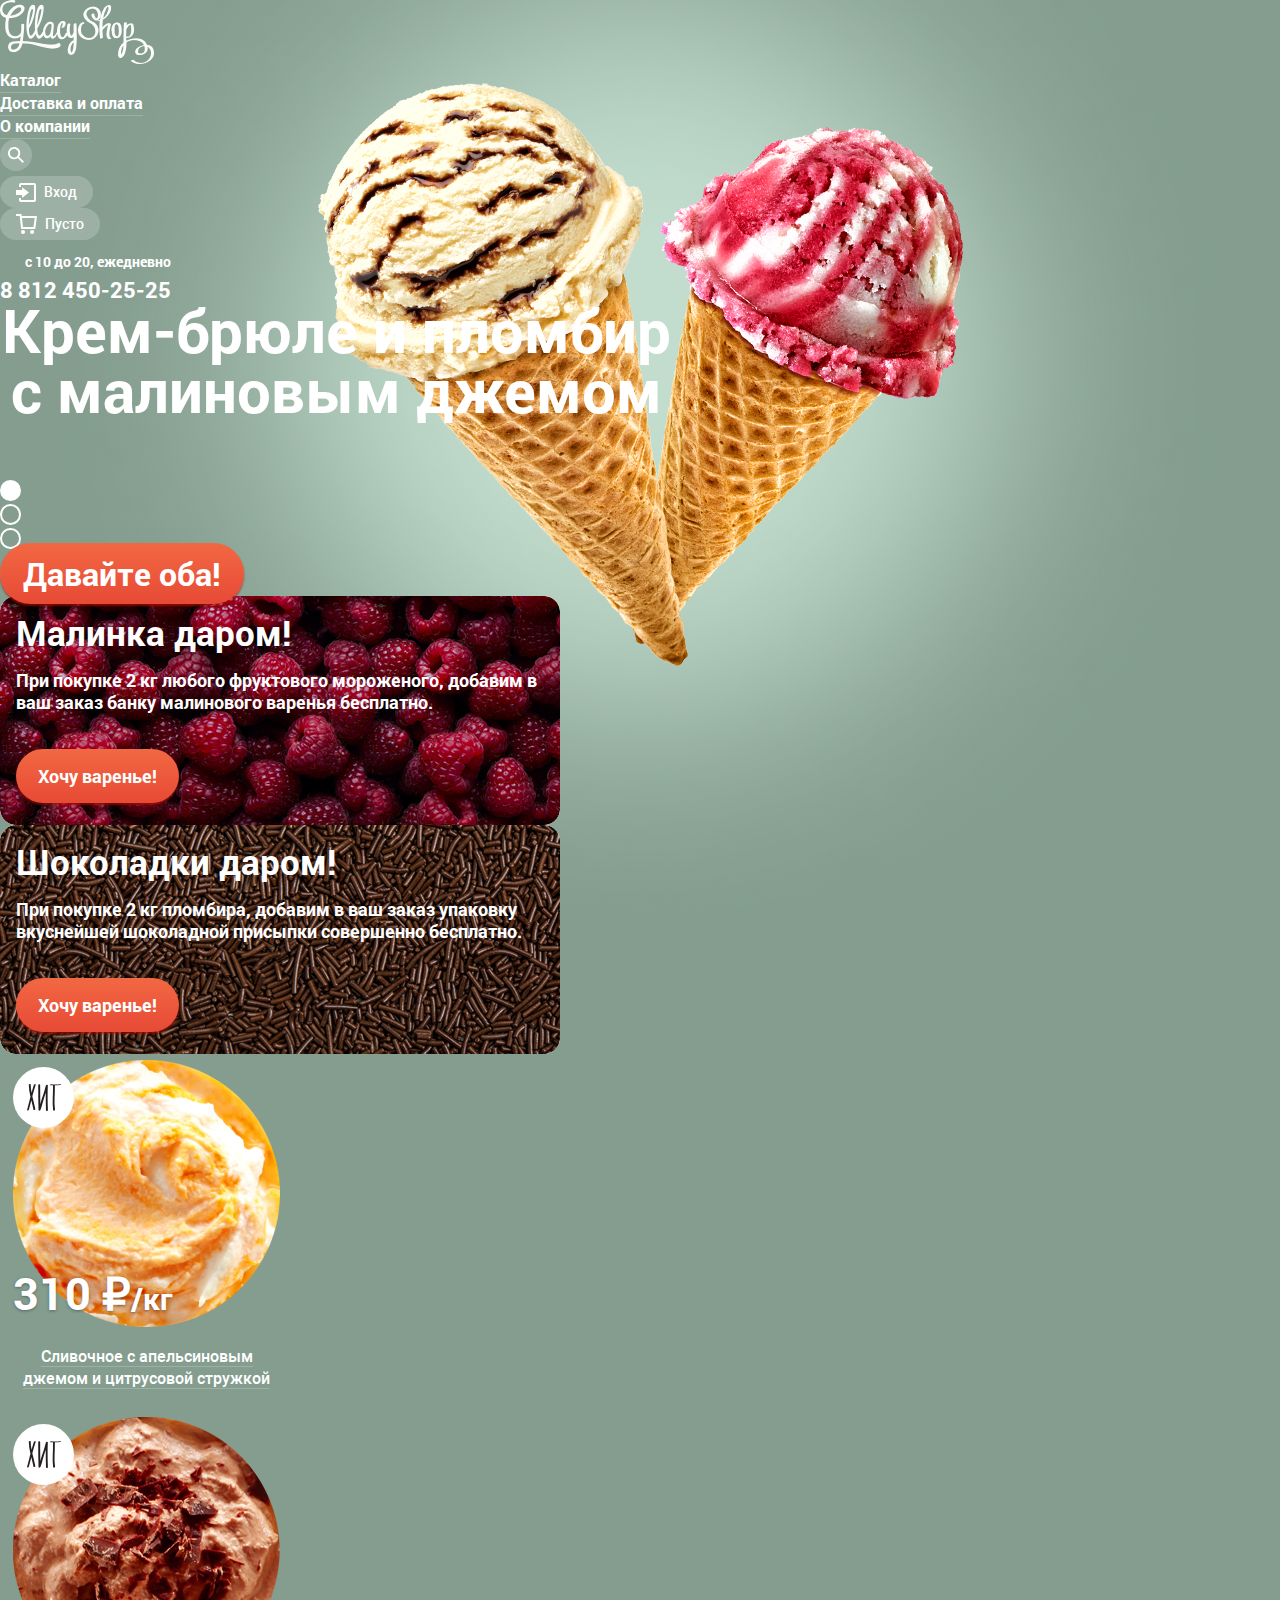
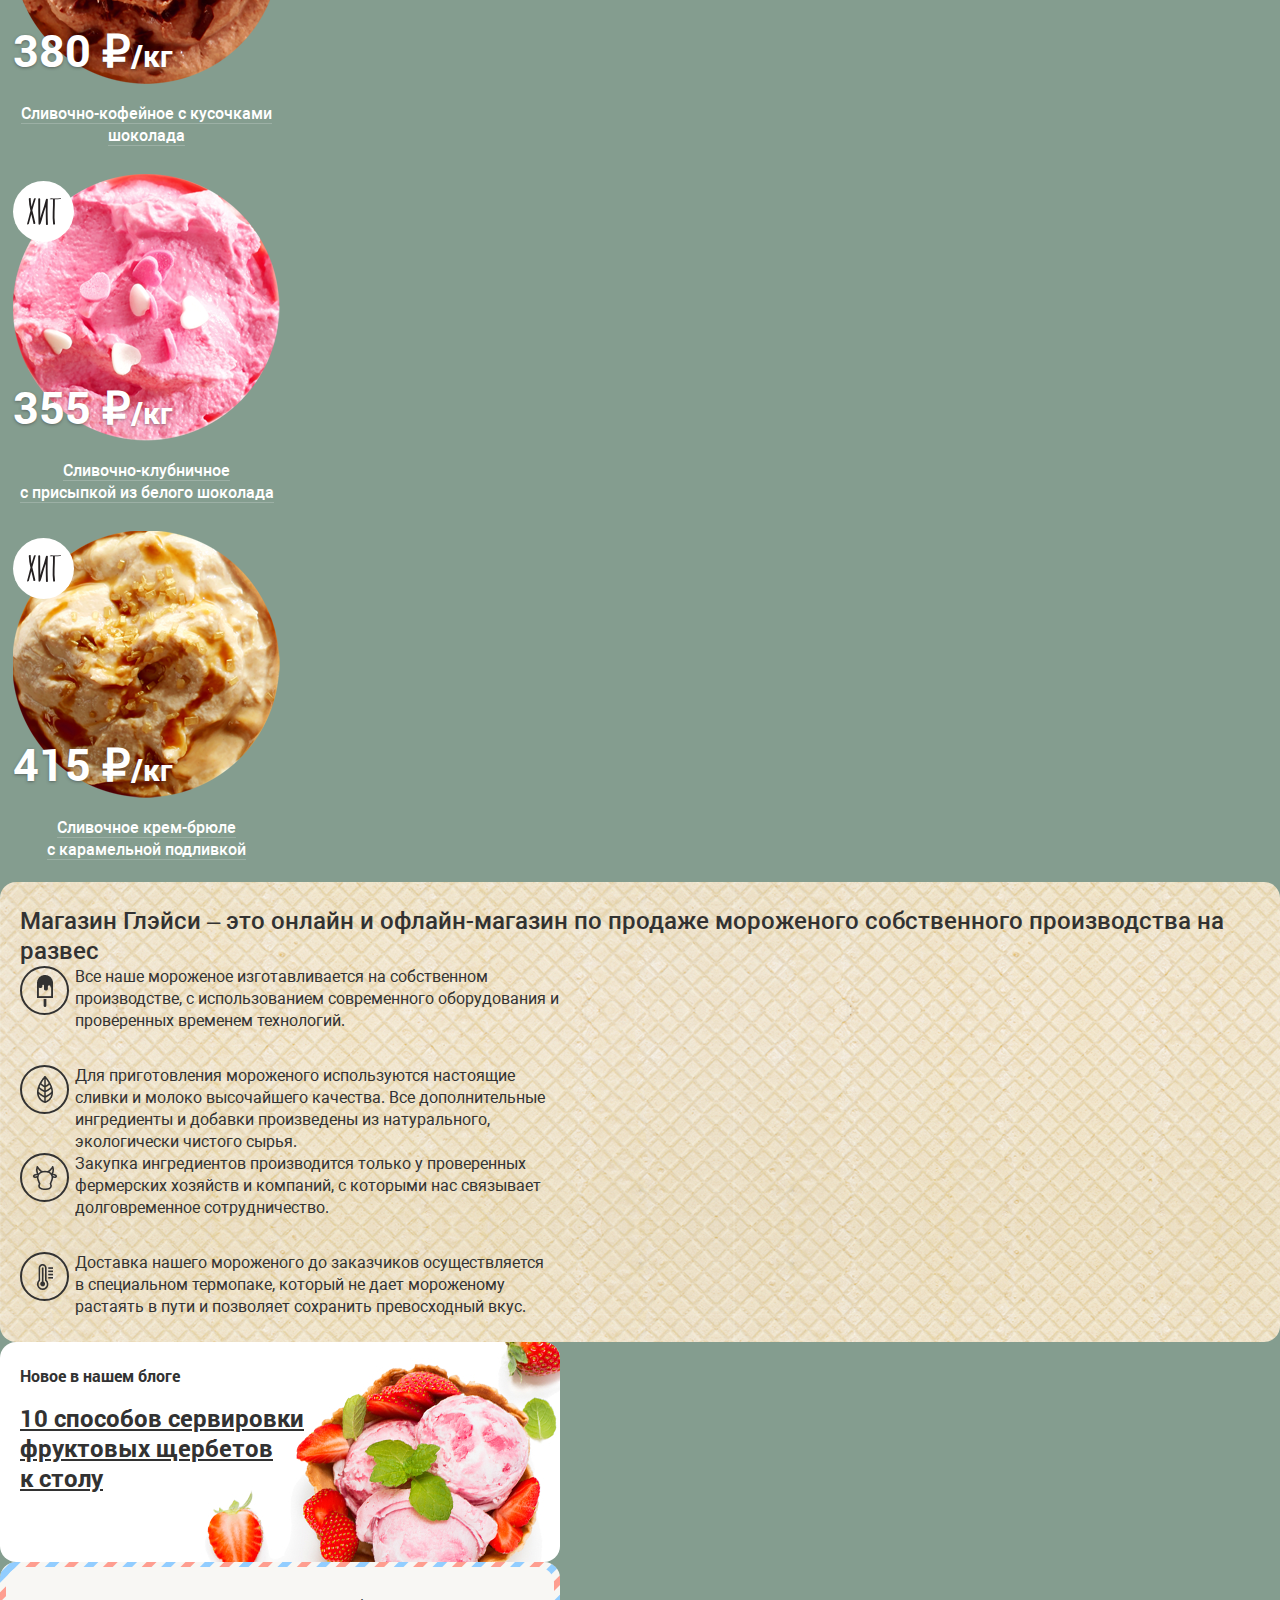
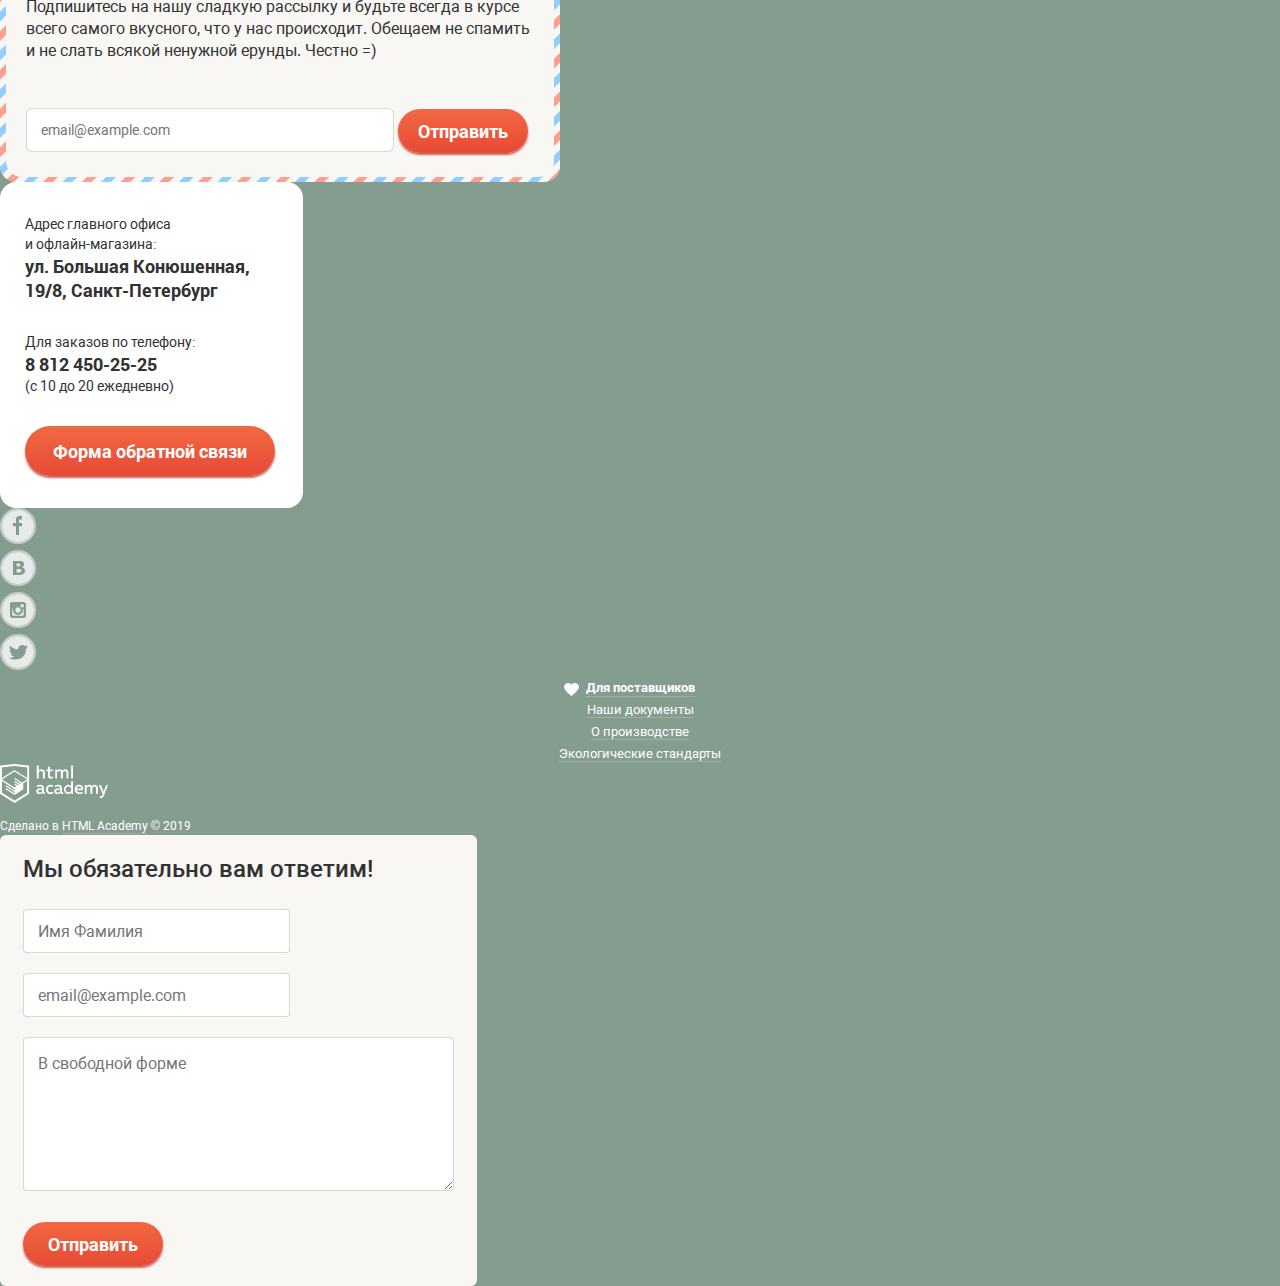
==== commit 0ac1ce8e: "Стилизация главной страницы" ====
--- a/index.html
+++ b/index.html
@@ -11,7 +11,7 @@
   <body>
     <header class="main-header">
       <nav class="main-nav">
-        <a class="main-logo">
+        <a>
           <img src="img/logo.png" width="154" height="64" alt="Логотип «GllacyShop»">
         </a>
         <ul class="site-navigation">
@@ -83,14 +83,25 @@
       <section class="slider">
         <h2 class="visually-hidden">Выбери своё мороженное</h2>
         <ul class="slides-list">
-          <li class="slide-item">
+          <li class="slide-item slide-1 slide-show">
             <h3 class="slide-title">Крем-брюле и пломбир с малиновым джемом</h3>
           </li>
-          <li class="slide-item">
+          <li class="slide-item slide-2">
             <h3 class="slide-title">Шоколадный пломбир и лимонный сорбет</h3>
           </li>
-          <li class="slide-item">
+          <li class="slide-item slide-3">
             <h3 class="slide-title">Пломбир с помадкой и клубничный щербет</h3>
+          </li>
+        </ul>
+        <ul class="slider-control">
+          <li>
+            <button class="btn-slider-control btn-slider-current"></button>
+          </li>
+          <li>
+            <button class="btn-slider-control"></button>
+          </li>
+          <li>
+            <button class="btn-slider-control"></button>
           </li>
         </ul>
         <a class="btn" href="blank.html">Давайте оба!</a>
@@ -98,12 +109,12 @@
       <section class="promotions">
         <h2 class="visually-hidden">Акции</h2>
         <ul class="promotions-list">
-          <li class="promotion-item">
+          <li class="promotion-item promotion-raspberry">
             <h3>Малинка даром!</h3>
             <p>При покупке 2 кг любого фруктового мороженого, добавим в ваш заказ банку малинового варенья бесплатно.</p>
             <a class="btn" href="blank.html">Хочу варенье!</a>
           </li>
-          <li class="promotion-item">
+          <li class="promotion-item promotion-chocolate">
             <h3>Шоколадки даром!</h3>
             <p>При покупке 2 кг пломбира, добавим в ваш заказ упаковку вкуснейшей шоколадной присыпки совершенно бесплатно.</p>
             <a class="btn" href="blank.html">Хочу варенье!</a>
@@ -114,27 +125,27 @@
         <h2 class="visually-hidden">Популярное мороженное</h2>
         <ul class="hits-list">
           <li class="hit-item">
-            <img src="img/hit-1.jpg" width="267" height="267" alt="Сливочное с апельсиновым джемом и цитрусовой стружкой">
+            <img src="img/products/product-1.png" width="267" height="267" alt="Сливочное с апельсиновым джемом и цитрусовой стружкой">
             <b class="product-price">310 ₽<span>/кг</span></b>
-            <h3 class="product-title">Сливочное с апельсиновым джемом и цитрусовой стружкой</h3>
-            <button class="btn product-btn">Быстрый просмотр</button>
-          </li>
-          <li class="hit-item">
-            <img src="img/hit-2.jpg" width="267" height="267" alt="Сливочно-кофейное с кусочками шоколада">
+            <h3 class="product-title"><a href="blank.html">Сливочное с апельсиновым джемом и цитрусовой стружкой</a></h3>
+            <button class="btn product-btn">Быстрый просмотр</button>
+          </li>
+          <li class="hit-item">
+            <img src="img/products/product-2.png" width="267" height="267" alt="Сливочно-кофейное с кусочками шоколада">
             <b class="product-price">380 ₽<span>/кг</span></b>
-            <h3 class="product-title">Сливочно-кофейное с кусочками шоколада</h3>
-            <button class="btn product-btn">Быстрый просмотр</button>
-          </li>
-          <li class="hit-item">
-            <img src="img/hit-3.jpg" width="267" height="267" alt="Сливочно-клубничное с присыпкой из белого шоколада">
+            <h3 class="product-title"><a href="blank.html">Сливочно-кофейное с кусочками шоколада</a></h3>
+            <button class="btn product-btn">Быстрый просмотр</button>
+          </li>
+          <li class="hit-item">
+            <img src="img/products/product-3.png" width="267" height="267" alt="Сливочно-клубничное с присыпкой из белого шоколада">
             <b class="product-price">355 ₽<span>/кг</span></b>
-            <h3 class="product-title">Сливочно-клубничное<br> с присыпкой из белого шоколада</h3>
-            <button class="btn product-btn">Быстрый просмотр</button>
-          </li>
-          <li class="hit-item">
-            <img src="img/hit-4.jpg" width="267" height="267" alt="Сливочное крем-брюле с карамельной подливкой">
+            <h3 class="product-title"><a href="blank.html">Сливочно-клубничное<br> с присыпкой из белого шоколада</a></h3>
+            <button class="btn product-btn">Быстрый просмотр</button>
+          </li>
+          <li class="hit-item">
+            <img src="img/products/product-4.png" width="267" height="267" alt="Сливочное крем-брюле с карамельной подливкой">
             <b class="product-price">415 ₽<span>/кг</span></b>
-            <h3 class="product-title">Сливочное крем-брюле<br> с карамельной подливкой</h3>
+            <h3 class="product-title"><a href="blank.html">Сливочное крем-брюле<br> с карамельной подливкой</a></h3>
             <button class="btn product-btn">Быстрый просмотр</button>
           </li>
         </ul>
@@ -148,16 +159,17 @@
             временем технологий.
           </li>
           <li class="feature-item">
+            Для приготовления мороженого используются настоящие сливки и молоко высочайшего качества. Все дополнительные
+            ингредиенты
+            и добавки произведены из натурального, экологически чистого сырья.
+          </li>
+          <li class="feature-item">
             Закупка ингредиентов производится только у проверенных фермерских хозяйств и компаний, с которыми нас связывает
             долговременное сотрудничество.
           </li>
           <li class="feature-item">
-            Для приготовления мороженого используются настоящие сливки и молоко высочайшего качества. Все дополнительные ингредиенты
-            и добавки произведены из натурального, экологически чистого сырья.
-          </li>
-          <li class="feature-item">
-            Доставка нашего мороженого до заказчиков осуществляется в специальном термопаке, который не дает мороженому растаять в
-            пути и позволяет сохранить превосходный вкус.
+            Доставка нашего мороженого до заказчиков осуществляется<br>
+            в специальном термопаке, который не дает мороженому растаять в пути и позволяет сохранить превосходный вкус.
           </li>
         </ul>
       </section>
@@ -165,23 +177,25 @@
         <h2 class="visually-hidden">Новости</h2>
         <article class="blog-preview">
           <b>Новое в нашем блоге</b>
-          <h3 class="blog-title"><a href="blank.html">10 способов сервировки фруктовых щербетов<br> к столу</a></h3>
+          <h3 class="blog-title"><a href="blank.html">10 способов сервировки<br> фруктовых щербетов<br> к столу</a></h3>
         </article>
         <div class="news-subscription">
-          <p>Подпишитесь на нашу сладкую рассылку и будьте всегда в курсе всего самого вкусного, что у нас происходит. Обещаем не
-          спамить и не слать всякой ненужной ерунды. Честно =)</p>
-          <form class="subscription-form" method="POST">
-            <label for="subscription-email">Почта</label>
-            <input id="subscription-email" type="email" name="email" placeholder="email@example.com">
-            <button class="btn" type="submit">Отправить</button>
-          </form>
+          <div class="news-subscription-inner">
+            <p>Подпишитесь на нашу сладкую рассылку и будьте всегда в курсе всего самого вкусного, что у нас происходит. Обещаем не
+            спамить и не слать всякой ненужной ерунды. Честно =)</p>
+            <form class="subscription-form" method="POST">
+              <label class="visually-hidden" for="subscription-email">Почта</label>
+              <input id="subscription-email" type="email" name="email" placeholder="email@example.com">
+              <button class="btn" type="submit">Отправить</button>
+            </form>
+          </div>
         </div>
       </section>
       <section class="map-and-contacts">
         <h2 class="visually-hidden">Контакты</h2>
         <div class="contact-info">
           <p>
-            Адрес главного офиса и офлайн-магазина:<br>
+            Адрес главного офиса<br> и офлайн-магазина:<br>
             <b>ул. Большая Конюшенная, 19/8, Санкт-Петербург</b>
           </p>
           <p>
@@ -199,30 +213,33 @@
           <li>
             <a class="social-btn" href="#">
               <span class="visually-hidden">Фэйсбук</span>
-              <svg width="32" height="32" viewBox="0 0 32 32" fill="none" xmlns="http://www.w3.org/2000/svg">
-                <path d="M16 0C12.8355 0 9.74207 0.938384 7.11088 2.69649C4.4797 4.45459 2.42894 6.95345 1.21793 9.87706C0.0069325 12.8007 -0.309921 16.0177 0.307443 19.1214C0.924806 22.2251 2.44866 25.0761 4.6863 27.3137C6.92394 29.5513 9.77487 31.0752 12.8786 31.6926C15.9823 32.3099 19.1993 31.9931 22.1229 30.7821C25.0466 29.5711 27.5454 27.5203 29.3035 24.8891C31.0616 22.2579 32 19.1645 32 16C32 11.7565 30.3143 7.68687 27.3137 4.68629C24.3131 1.68571 20.2435 0 16 0ZM20.06 9.45H17V12.9H20V16.34H17V25H14V16.34H11V12.9H14V9.45C13.9449 8.59575 14.2291 7.75426 14.7908 7.1083C15.3525 6.46234 16.1464 6.06407 17 6H20V9.45H20.06Z" fill="white" fill-opacity="0.8"/>
+              <svg width="36" height="36" viewBox="0 0 36 36" fill="none" xmlns="http://www.w3.org/2000/svg">
+                <path d="M18 35C27.3888 35 35 27.3888 35 18C35 8.61116 27.3888 1 18 1C8.61116 1 1 8.61116 1 18C1 27.3888 8.61116 35 18 35Z" stroke="white" stroke-opacity="0.5" stroke-width="2"/>
+                <path d="M18 2C14.8355 2 11.7421 2.93838 9.11088 4.69649C6.4797 6.45459 4.42894 8.95345 3.21793 11.8771C2.00693 14.8007 1.69008 18.0177 2.30744 21.1214C2.92481 24.2251 4.44866 27.0761 6.6863 29.3137C8.92394 31.5513 11.7749 33.0752 14.8786 33.6926C17.9823 34.3099 21.1993 33.9931 24.1229 32.7821C27.0466 31.5711 29.5454 29.5203 31.3035 26.8891C33.0616 24.2579 34 21.1645 34 18C34 13.7565 32.3143 9.68687 29.3137 6.68629C26.3131 3.68571 22.2435 2 18 2ZM22.06 11.45H19V14.9H22V18.34H19V27H16V18.34H13V14.9H16V11.45C15.9449 10.5957 16.2291 9.75426 16.7908 9.1083C17.3525 8.46234 18.1464 8.06407 19 8H22V11.45H22.06Z" fill="white" fill-opacity="0.8"/>
               </svg>
             </a>
           </li>
           <li>
             <a class="social-btn" href="#">
               <span class="visually-hidden">Вконтакте</span>
-              <svg width="32" height="32" viewBox="0 0 32 32" fill="none" xmlns="http://www.w3.org/2000/svg">
-                <path d="M16.64 14.49C16.9652 14.4904 17.2875 14.4293 17.59 14.31C17.8645 14.2077 18.0922 14.0085 18.23 13.75C18.3343 13.4964 18.3854 13.2241 18.38 12.95C18.376 12.7057 18.3143 12.4659 18.2 12.25C18.0714 12.0066 17.8523 11.8235 17.59 11.74C17.2687 11.627 16.9306 11.5695 16.59 11.57H14.59V14.57H15.16C15.75 14.52 16.24 14.51 16.64 14.49Z" fill="white" fill-opacity="0.8"/>
-                <path d="M18.12 17.08C17.751 17.0101 17.3752 16.9832 17 17H14.61V20.5H17.06C17.4757 20.4953 17.8865 20.4104 18.27 20.25C18.591 20.1392 18.8632 19.9199 19.04 19.63C19.1865 19.3527 19.2621 19.0436 19.26 18.73C19.2753 18.3782 19.1848 18.0298 19 17.73C18.7922 17.4167 18.4806 17.1865 18.12 17.08Z" fill="white" fill-opacity="0.8"/>
-                <path d="M16 0C12.8355 0 9.74207 0.938384 7.11088 2.69649C4.4797 4.45459 2.42894 6.95345 1.21793 9.87706C0.0069325 12.8007 -0.309921 16.0177 0.307443 19.1214C0.924806 22.2251 2.44866 25.0761 4.6863 27.3137C6.92394 29.5513 9.77487 31.0752 12.8786 31.6926C15.9823 32.3099 19.1993 31.9931 22.1229 30.7821C25.0466 29.5711 27.5454 27.5203 29.3035 24.8891C31.0616 22.2579 32 19.1645 32 16C32 11.7565 30.3143 7.68687 27.3137 4.68629C24.3131 1.68571 20.2435 0 16 0ZM22.6 20.53C22.3376 21.056 21.9537 21.5119 21.48 21.86C20.9342 22.2714 20.3122 22.5705 19.65 22.74C18.8286 22.9383 17.9848 23.029 17.14 23.01H11V9H16.45C17.2781 8.9868 18.1063 9.02354 18.93 9.11C19.473 9.19401 19.9994 9.36273 20.49 9.61C20.9868 9.84615 21.4013 10.2258 21.68 10.7C21.9455 11.1728 22.0801 11.7079 22.07 12.25C22.0819 12.8916 21.8931 13.5209 21.53 14.05C21.1452 14.588 20.6142 15.0045 20 15.25V15.32C20.8272 15.4588 21.5898 15.8541 22.18 16.45C22.7295 17.0712 23.0163 17.8815 22.98 18.71C23.0043 19.3386 22.8738 19.9636 22.6 20.53Z" fill="white" fill-opacity="0.8"/>
+              <svg width="36" height="36" viewBox="0 0 36 36" fill="none" xmlns="http://www.w3.org/2000/svg">
+                <path d="M18 35C27.3888 35 35 27.3888 35 18C35 8.61116 27.3888 1 18 1C8.61116 1 1 8.61116 1 18C1 27.3888 8.61116 35 18 35Z" stroke="white" stroke-opacity="0.5" stroke-width="2"/>
+                <path d="M18.64 16.49C18.9652 16.4904 19.2875 16.4293 19.59 16.31C19.8645 16.2077 20.0922 16.0085 20.23 15.75C20.3343 15.4964 20.3854 15.2241 20.38 14.95C20.376 14.7057 20.3143 14.4659 20.2 14.25C20.0714 14.0066 19.8523 13.8235 19.59 13.74C19.2687 13.627 18.9306 13.5695 18.59 13.57H16.59V16.57H17.16C17.75 16.52 18.24 16.51 18.64 16.49Z" fill="white" fill-opacity="0.8"/>
+                <path d="M20.12 19.08C19.751 19.0101 19.3752 18.9832 19 19H16.61V22.5H19.06C19.4757 22.4953 19.8865 22.4104 20.27 22.25C20.591 22.1392 20.8632 21.9199 21.04 21.63C21.1865 21.3527 21.2621 21.0436 21.26 20.73C21.2753 20.3782 21.1848 20.0298 21 19.73C20.7922 19.4167 20.4806 19.1865 20.12 19.08Z" fill="white" fill-opacity="0.8"/>
+                <path d="M18 2C14.8355 2 11.7421 2.93838 9.11088 4.69649C6.4797 6.45459 4.42894 8.95345 3.21793 11.8771C2.00693 14.8007 1.69008 18.0177 2.30744 21.1214C2.92481 24.2251 4.44866 27.0761 6.6863 29.3137C8.92394 31.5513 11.7749 33.0752 14.8786 33.6926C17.9823 34.3099 21.1993 33.9931 24.1229 32.7821C27.0466 31.5711 29.5454 29.5203 31.3035 26.8891C33.0616 24.2579 34 21.1645 34 18C34 13.7565 32.3143 9.68687 29.3137 6.68629C26.3131 3.68571 22.2435 2 18 2ZM24.6 22.53C24.3376 23.056 23.9537 23.5119 23.48 23.86C22.9342 24.2714 22.3122 24.5705 21.65 24.74C20.8286 24.9383 19.9848 25.029 19.14 25.01H13V11H18.45C19.2781 10.9868 20.1063 11.0235 20.93 11.11C21.473 11.194 21.9994 11.3627 22.49 11.61C22.9868 11.8462 23.4013 12.2258 23.68 12.7C23.9455 13.1728 24.0801 13.7079 24.07 14.25C24.0819 14.8916 23.8931 15.5209 23.53 16.05C23.1452 16.588 22.6142 17.0045 22 17.25V17.32C22.8272 17.4588 23.5898 17.8541 24.18 18.45C24.7295 19.0712 25.0163 19.8815 24.98 20.71C25.0043 21.3386 24.8738 21.9636 24.6 22.53Z" fill="white" fill-opacity="0.8"/>
               </svg>
             </a>
           </li>
           <li>
             <a class="social-btn" href="#">
               <span class="visually-hidden">Инстаграмм</span>
-              <svg width="32" height="32" viewBox="0 0 32 32" fill="none" xmlns="http://www.w3.org/2000/svg">
+              <svg width="36" height="36" viewBox="0 0 36 36" fill="none" xmlns="http://www.w3.org/2000/svg">
+                <path d="M18 35C27.3888 35 35 27.3888 35 18C35 8.61116 27.3888 1 18 1C8.61116 1 1 8.61116 1 18C1 27.3888 8.61116 35 18 35Z" stroke="white" stroke-opacity="0.5" stroke-width="2"/>
                 <g opacity="0.8">
-                  <path d="M20.92 16C20.92 17.3155 20.3974 18.5771 19.4673 19.5072C18.5371 20.4374 17.2755 20.96 15.96 20.96C14.6445 20.96 13.3829 20.4374 12.4528 19.5072C11.5226 18.5771 11 17.3155 11 16C11.001 15.6158 11.048 15.233 11.14 14.86H10.24V21.7H21.64V14.86H20.74C20.8406 15.2325 20.901 15.6147 20.92 16Z" fill="white"/>
-                  <path d="M16 18.66C16.5252 18.656 17.0375 18.4967 17.4723 18.202C17.9071 17.9073 18.245 17.4905 18.4432 17.0042C18.6415 16.5178 18.6913 15.9836 18.5864 15.4689C18.4816 14.9542 18.2266 14.4821 17.8539 14.1121C17.4811 13.7421 17.0071 13.4908 16.4916 13.3897C15.9762 13.2887 15.4424 13.3425 14.9575 13.5445C14.4726 13.7464 14.0584 14.0873 13.7669 14.5243C13.4755 14.9613 13.32 15.4748 13.32 16C13.3213 16.3506 13.3917 16.6976 13.5271 17.021C13.6625 17.3444 13.8602 17.638 14.1091 17.8851C14.358 18.1321 14.653 18.3276 14.9775 18.4606C15.3019 18.5936 15.6494 18.6613 16 18.66Z" fill="white"/>
-                  <path d="M21.68 10.3H18.64V13.34H21.68V10.3Z" fill="white"/>
-                  <path d="M16 0C12.8355 0 9.74207 0.938384 7.11088 2.69649C4.4797 4.45459 2.42894 6.95345 1.21793 9.87706C0.0069325 12.8007 -0.309921 16.0177 0.307443 19.1214C0.924806 22.2251 2.44866 25.0761 4.6863 27.3137C6.92394 29.5513 9.77487 31.0752 12.8786 31.6926C15.9823 32.3099 19.1993 31.9931 22.1229 30.7821C25.0466 29.5711 27.5454 27.5203 29.3035 24.8891C31.0616 22.2579 32 19.1645 32 16C32 11.7565 30.3143 7.68687 27.3137 4.68629C24.3131 1.68571 20.2435 0 16 0ZM24 21.7C24.0027 22.0045 23.9444 22.3064 23.8285 22.588C23.7127 22.8696 23.5416 23.1251 23.3253 23.3395C23.1091 23.5539 22.8521 23.7228 22.5695 23.8362C22.2869 23.9497 21.9845 24.0054 21.68 24H10.28C9.97928 23.9987 9.68175 23.9382 9.40442 23.8219C9.12709 23.7056 8.87537 23.5358 8.66366 23.3222C8.45194 23.1086 8.28436 22.8554 8.17049 22.5771C8.05662 22.2988 7.99869 22.0007 8.00001 21.7V10.3C7.99869 9.99927 8.05662 9.70123 8.17049 9.42289C8.28436 9.14455 8.45194 8.89137 8.66366 8.67779C8.87537 8.46422 9.12709 8.29443 9.40442 8.17814C9.68175 8.06184 9.97928 8.00131 10.28 8H21.67C21.9749 7.99467 22.2778 8.0503 22.561 8.16362C22.8441 8.27694 23.1017 8.44568 23.3188 8.65992C23.5358 8.87416 23.7079 9.12959 23.8249 9.41123C23.9418 9.69287 24.0014 9.99504 24 10.3V21.7Z" fill="white"/>
+                  <path d="M22.92 18C22.92 19.3155 22.3974 20.5771 21.4673 21.5072C20.5371 22.4374 19.2755 22.96 17.96 22.96C16.6445 22.96 15.3829 22.4374 14.4528 21.5072C13.5226 20.5771 13 19.3155 13 18C13.001 17.6158 13.048 17.233 13.14 16.86H12.24V23.7H23.64V16.86H22.74C22.8406 17.2325 22.901 17.6147 22.92 18Z" fill="white"/>
+                  <path d="M18 20.66C18.5252 20.656 19.0375 20.4967 19.4723 20.202C19.9071 19.9073 20.245 19.4905 20.4432 19.0042C20.6415 18.5178 20.6913 17.9836 20.5864 17.4689C20.4816 16.9542 20.2266 16.4821 19.8539 16.1121C19.4811 15.7421 19.0071 15.4908 18.4916 15.3897C17.9762 15.2887 17.4424 15.3425 16.9575 15.5445C16.4726 15.7464 16.0584 16.0873 15.7669 16.5243C15.4755 16.9613 15.32 17.4748 15.32 18C15.3213 18.3506 15.3917 18.6976 15.5271 19.021C15.6625 19.3444 15.8602 19.638 16.1091 19.8851C16.358 20.1321 16.653 20.3276 16.9775 20.4606C17.3019 20.5936 17.6494 20.6613 18 20.66Z" fill="white"/>
+                  <path d="M23.68 12.3H20.64V15.34H23.68V12.3Z" fill="white"/>
+                  <path d="M18 2C14.8355 2 11.7421 2.93838 9.11088 4.69649C6.4797 6.45459 4.42894 8.95345 3.21793 11.8771C2.00693 14.8007 1.69008 18.0177 2.30744 21.1214C2.92481 24.2251 4.44866 27.0761 6.6863 29.3137C8.92394 31.5513 11.7749 33.0752 14.8786 33.6926C17.9823 34.3099 21.1993 33.9931 24.1229 32.7821C27.0466 31.5711 29.5454 29.5203 31.3035 26.8891C33.0616 24.2579 34 21.1645 34 18C34 13.7565 32.3143 9.68687 29.3137 6.68629C26.3131 3.68571 22.2435 2 18 2ZM26 23.7C26.0027 24.0045 25.9444 24.3064 25.8285 24.588C25.7127 24.8696 25.5416 25.1251 25.3253 25.3395C25.1091 25.5539 24.8521 25.7228 24.5695 25.8362C24.2869 25.9497 23.9845 26.0054 23.68 26H12.28C11.9793 25.9987 11.6818 25.9382 11.4044 25.8219C11.1271 25.7056 10.8754 25.5358 10.6637 25.3222C10.4519 25.1086 10.2844 24.8554 10.1705 24.5771C10.0566 24.2988 9.99869 24.0007 10 23.7V12.3C9.99869 11.9993 10.0566 11.7012 10.1705 11.4229C10.2844 11.1446 10.4519 10.8914 10.6637 10.6778C10.8754 10.4642 11.1271 10.2944 11.4044 10.1781C11.6818 10.0618 11.9793 10.0013 12.28 10H23.67C23.9749 9.99467 24.2778 10.0503 24.561 10.1636C24.8441 10.2769 25.1017 10.4457 25.3188 10.6599C25.5358 10.8742 25.7079 11.1296 25.8249 11.4112C25.9418 11.6929 26.0014 11.995 26 12.3V23.7Z" fill="white"/>
                 </g>
               </svg>
             </a>
@@ -230,8 +247,9 @@
           <li>
             <a class="social-btn" href="#">
               <span class="visually-hidden">Твиттер</span>
-              <svg width="32" height="32" viewBox="0 0 32 32" fill="none" xmlns="http://www.w3.org/2000/svg">
-                <path d="M16 0C12.8355 0 9.74207 0.938384 7.11088 2.69649C4.4797 4.45459 2.42894 6.95345 1.21793 9.87706C0.0069325 12.8007 -0.309921 16.0177 0.307443 19.1214C0.924806 22.2251 2.44866 25.0761 4.6863 27.3137C6.92394 29.5513 9.77487 31.0752 12.8786 31.6926C15.9823 32.3099 19.1993 31.9931 22.1229 30.7821C25.0466 29.5711 27.5454 27.5203 29.3035 24.8891C31.0616 22.2579 32 19.1645 32 16C32 11.7565 30.3143 7.68687 27.3137 4.68629C24.3131 1.68571 20.2435 0 16 0ZM23.94 12.81C23.69 19.33 20.48 23.64 12.94 23.51H12.46C12.01 23.51 7.91001 23.07 7.11001 21.69C8.8989 21.9555 10.7228 21.5494 12.23 20.55C11.18 20.26 9.31001 20.09 8.98001 17.7C9.39279 17.8642 9.84415 17.9058 10.28 17.82C9.00001 17 7.53001 16.3 7.61001 14.17C8.02796 14.4893 8.54454 14.652 9.07001 14.63C8.30001 14.4 6.92001 11.39 8.07001 9.85C10.07 11.64 12.14 13.33 15.87 13.49C16.1 11.28 17.11 9.79 19.04 9.17C19.7375 8.93332 20.4908 8.91568 21.1986 9.11946C21.9065 9.32323 22.5351 9.73867 23 10.31C23.74 10.08 24.45 9.84 25.19 9.62C25.1758 9.95711 25.0846 10.2865 24.9234 10.5829C24.7622 10.8793 24.5353 11.1349 24.26 11.33C24.5167 11.3601 24.7768 11.3336 25.0221 11.2524C25.2674 11.1712 25.492 11.0372 25.68 10.86C25.5628 11.2985 25.3443 11.7034 25.0421 12.0421C24.7399 12.3808 24.3624 12.6438 23.94 12.81Z" fill="white" fill-opacity="0.8"/>
+              <svg width="36" height="36" viewBox="0 0 36 36" fill="none" xmlns="http://www.w3.org/2000/svg">
+                <path d="M18 35C27.3888 35 35 27.3888 35 18C35 8.61116 27.3888 1 18 1C8.61116 1 1 8.61116 1 18C1 27.3888 8.61116 35 18 35Z" stroke="white" stroke-opacity="0.5" stroke-width="2"/>
+                <path d="M18 2C14.8355 2 11.7421 2.93838 9.11088 4.69649C6.4797 6.45459 4.42894 8.95345 3.21793 11.8771C2.00693 14.8007 1.69008 18.0177 2.30744 21.1214C2.92481 24.2251 4.44866 27.0761 6.6863 29.3137C8.92394 31.5513 11.7749 33.0752 14.8786 33.6926C17.9823 34.3099 21.1993 33.9931 24.1229 32.7821C27.0466 31.5711 29.5454 29.5203 31.3035 26.8891C33.0616 24.2579 34 21.1645 34 18C34 13.7565 32.3143 9.68687 29.3137 6.68629C26.3131 3.68571 22.2435 2 18 2ZM25.94 14.81C25.69 21.33 22.48 25.64 14.94 25.51H14.46C14.01 25.51 9.91001 25.07 9.11001 23.69C10.8989 23.9555 12.7228 23.5494 14.23 22.55C13.18 22.26 11.31 22.09 10.98 19.7C11.3928 19.8642 11.8441 19.9058 12.28 19.82C11 19 9.53001 18.3 9.61001 16.17C10.028 16.4893 10.5445 16.652 11.07 16.63C10.3 16.4 8.92001 13.39 10.07 11.85C12.07 13.64 14.14 15.33 17.87 15.49C18.1 13.28 19.11 11.79 21.04 11.17C21.7375 10.9333 22.4908 10.9157 23.1986 11.1195C23.9065 11.3232 24.5351 11.7387 25 12.31C25.74 12.08 26.45 11.84 27.19 11.62C27.1758 11.9571 27.0846 12.2865 26.9234 12.5829C26.7622 12.8793 26.5353 13.1349 26.26 13.33C26.5167 13.3601 26.7768 13.3336 27.0221 13.2524C27.2674 13.1712 27.492 13.0372 27.68 12.86C27.5628 13.2985 27.3443 13.7034 27.0421 14.0421C26.7399 14.3808 26.3624 14.6438 25.94 14.81Z" fill="white" fill-opacity="0.8"/>
               </svg>
             </a>
           </li>
@@ -239,16 +257,16 @@
       </div>
       <div class="footer-navigation">
         <ul class="footer-menu">
-          <li>
+          <li class="footer-menu-item">
             <a href="blank.html">Для поставщиков</a>
           </li>
-          <li>
+          <li class="footer-menu-item">
             <a href="blank.html">Наши документы</a>
           </li>
-          <li>
+          <li class="footer-menu-item">
             <a href="blank.html">О производстве</a>
           </li>
-          <li>
+          <li class="footer-menu-item">
             <a href="blank.html">Экологические стандарты</a>
           </li>
         </ul>
@@ -257,18 +275,18 @@
         <a href="https://htmlacademy.ru/intensive/htmlcss">
           <img src="img/copyright-logo.png" width="108" height="39" alt="">
         </a>
-        <p>Сделано в <a href="https://htmlacademy.ru/intensive/htmlcss">HTML Academy</a> &copy; 2019</p>
+        <p>Сделано в <a class="copyright-link" href="https://htmlacademy.ru/intensive/htmlcss">HTML Academy</a> &copy; 2019</p>
       </div>
     </footer>
     <section class="modal-feedback">
-      <h2>Форма обратной связи</h2>
+      <h2 class="visually-hidden">Форма обратной связи</h2>
       <p>Мы обязательно вам ответим!</p>
       <form class="feedback-form" method="POST">
-        <label for="feedback-username">Имя и фамилия</label>
+        <label class="visually-hidden" for="feedback-username">Имя и фамилия</label>
         <input id="feedback-username" type="text" name="username" placeholder="Имя Фамилия">
-        <label for="feedback-email">Почта</label>
+        <label class="visually-hidden" for="feedback-email">Почта</label>
         <input id="feedback-email" type="email" name="email" placeholder="email@example.com">
-        <label for="feedback-message">Текст сообщения</label>
+        <label class="visually-hidden" for="feedback-message">Текст сообщения</label>
         <textarea id="feedback-message" name="message" cols="30" rows="10" placeholder="В свободной форме"></textarea>
         <button class="btn" type="submit">Отправить</button>
       </form>
--- a/css/style.css
+++ b/css/style.css
@@ -35,8 +35,8 @@
   --menu-item-active: #ededed;
   --shadow-menu-item-active: #696969;
   --link-hover: #ffbc9e;
-  --link-hover-uppercase: rgba(255, 188, 158, 0.3);
-  --link-hover-uppercase-2: rgba(232, 77, 55, 0.3);
+  --link-hover-underline: rgba(255, 188, 158, 0.3);
+  --link-hover-underline-2: rgba(232, 77, 55, 0.3);
   --btn-gradient: linear-gradient(180deg, #f26843, #e74a35);
   --btn-shadow: 0px 2px 2px rgba(172, 16, 0, 0.64);
   --btn-hover: linear-gradient(
@@ -54,6 +54,9 @@
   --border-form-hover: rgba(178, 178, 178, 0.52);
   --outline-focus-form: rgba(46, 136, 228, 0.52);
   --popup-shadow: 0 20px 20px rgba(0, 0, 0, 0.4);
+  --btn-slider-hover: rgba(255, 255, 255, 0.4);
+  --price-shadow: 0px 1px 3px rgba(49, 50, 53, 0.5);
+  --product-hover-shadow: 0px 20px 20px rgba(0, 0, 0, 0.2);
   --bg-1: #849d8f;
   --bg-2: #8996a6;
   --bg-3: #9d8b84;
@@ -71,7 +74,7 @@
   line-height: 22px;
   font-weight: 500;
   color: var(--basic-white);
-  background-color: var(--bg-1);
+  background: var(--bg-1) url("../img/slide-1.png") center 0 no-repeat;
 }
 
 img {
@@ -106,6 +109,7 @@
   vertical-align: middle;
   background: var(--btn-gradient);
   border: none;
+  border-radius: 70px;
   box-shadow: var(--btn-shadow);
 }
 
@@ -128,6 +132,10 @@
   margin: 0;
   padding: 0;
   list-style: none;
+}
+
+.site-navigation-item a {
+  outline: none;
 }
 
 .site-navigation-item > a {
@@ -220,11 +228,11 @@
 }
 
 .user-menu-item .user-btn {
+  height: 32px;
   font: inherit;
   font-size: 14px;
   line-height: 16px;
   color: var(--basic-white);
-  height: 32px;
   background-color: var(--transparent-white);
   border: none;
   border-radius: 20px;
@@ -280,12 +288,12 @@
 }
 
 .user-menu-item input {
-  font-size: 14px;
-  line-height: 16px;
-  font-weight: bold;
   width: 100%;
   height: 44px;
   padding: 16px 14px;
+  font-size: 14px;
+  line-height: 16px;
+  font-weight: bold;
   background-color: var(--basic-white);
   border: 1px solid var(--border-form);
   border-radius: 4px;
@@ -323,8 +331,9 @@
 }
 
 .login .btn {
+  width: 103px;
+  height: 44px;
   line-height: 16px;
-  padding: 15px 25px;
   border-radius: 26px;
 }
 
@@ -339,7 +348,7 @@
 .login a:hover,
 .login a:active {
   color: var(--basic-orange);
-  border-bottom-color: var(--link-hover-uppercase-2);
+  border-bottom-color: var(--link-hover-underline-2);
 }
 
 .user-btn-login:hover + .login {
@@ -347,13 +356,15 @@
 }
 
 .work-schedule {
-  font-weight: bold;
+  position: absolute;
+  font-weight: bold;
+  text-align: right;
 }
 
 .work-schedule p {
+  margin-bottom: 8px;
   font-size: 14px;
   line-height: 16px;
-  margin-bottom: 8px;
 }
 
 .work-schedule a {
@@ -361,3 +372,505 @@
   line-height: 24px;
   color: var(--basic-white);
 }
+
+.slides-list {
+  margin: 0;
+  padding: 0;
+  list-style: none;
+}
+
+.slide-item {
+  display: none;
+}
+
+.slide-title {
+  width: 672px;
+  font-size: 60px;
+  line-height: 60px;
+  font-weight: bold;
+  text-align: center;
+}
+
+.slide-show {
+  display: block;
+}
+
+.slider-control {
+  margin: 0;
+  padding: 0;
+  list-style: none;
+}
+
+.btn-slider-control {
+  width: 21px;
+  height: 21px;
+  border: 2px solid var(--basic-white);
+  border-radius: 50%;
+  background-color: transparent;
+}
+
+.btn-slider-control:hover {
+  background-color: var(--btn-slider-hover);
+}
+
+.btn-slider-control:active {
+  background-color: var(--basic-white);
+}
+
+.btn-slider-control:focus {
+  outline: none;
+}
+
+.btn-slider-current {
+  background-color: var(--basic-white);
+}
+
+.slider .btn {
+  padding: 9px 23px;
+  font-size: 32px;
+  line-height: 44px;
+}
+
+.promotions-list {
+  margin: 0;
+  padding: 0;
+  list-style: none;
+}
+
+.promotion-item {
+  width: 560px;
+  padding: 16px 22px 22px 16px;
+  font-weight: bold;
+  border-radius: 16px;
+}
+
+.promotion-item h3 {
+  margin: 0;
+  padding: 0;
+  font-size: 35px;
+  line-height: 41px;
+}
+
+.promotion-item p {
+  font-size: 18px;
+  margin: 0;
+  margin: 16px 0 36px;
+}
+
+.promotion-item .btn {
+  display: inline-block;
+  padding: 15px 22px;
+  font-size: 18px;
+  line-height: 24px;
+}
+
+.promotion-raspberry {
+  background-image: url("../img/bg-promotion-raspberry.jpg");
+}
+
+.promotion-chocolate {
+  background-image: url("../img/bg-promotion-chocolate.jpg");
+}
+
+.hits-list {
+  margin: 0;
+  padding: 0;
+  list-style: none;
+}
+
+.hit-item {
+  position: relative;
+  width: 293px;
+  padding: 6px 13px 21px;
+}
+
+.hit-item::before {
+  content: "";
+  position: absolute;
+  top: 13px;
+  left: 13px;
+  width: 61px;
+  height: 61px;
+  background-image: url("../img/icons/hit.svg");
+}
+
+.product-price {
+  position: absolute;
+  top: 216px;
+  left: 13px;
+  font-size: 45px;
+  line-height: 45px;
+  font-weight: bold;
+  text-shadow: var(--price-shadow);
+}
+
+.product-price span {
+  font-size: 30px;
+  line-height: 30px;
+}
+
+.product-title {
+  margin: 0;
+  margin-top: 13px;
+  font: inherit;
+  text-align: center;
+}
+
+.product-title a {
+  color: inherit;
+  border-bottom: 1px solid var(--transparent-white);
+}
+
+.product-title a:hover,
+.product-title a:active {
+  color: var(--link-hover);
+  border-color: var(--link-hover-underline);
+}
+
+.product-title a:focus {
+  outline: none;
+}
+
+.product-btn {
+  display: none;
+  margin-top: 18px;
+  padding: 12px 16px;
+  font-size: 18px;
+  line-height: 24px;
+  font-weight: bold;
+  border-radius: 50px;
+}
+
+.hit-item:hover {
+  background-color: var(--transparent-white);
+  border-radius: 4px;
+  box-shadow: var(--product-hover-shadow);
+}
+
+.hit-item:hover .product-btn {
+  display: block;
+}
+
+.features {
+  width: 100%;
+  padding: 24px 20px;
+  color: var(--basic-dark);
+  background: url("../img/pattern.jpg") 0 0 repeat;
+  border-radius: 16px;
+}
+
+.features p {
+  margin: 0;
+  padding: 0;
+  font-size: 24px;
+  line-height: 30px;
+}
+
+.features-list {
+  margin: 0;
+  padding: 0;
+  list-style: none;
+}
+
+.feature-item {
+  position: relative;
+  width: 485px;
+  margin-left: 55px;
+  font-weight: 400;
+}
+
+.feature-item:nth-child(odd) {
+  margin-bottom: 33px;
+}
+
+.feature-item::before {
+  content: "";
+  position: absolute;
+  left: -55px;
+  width: 49px;
+  height: 49px;
+  background-color: transparent;
+  border: 2px solid var(--basic-dark);
+  border-radius: 50%;
+}
+
+.feature-item:nth-child(1):before {
+  background-image: url("../img/feature-1.png");
+  background-position: center;
+  background-repeat: no-repeat;
+}
+
+.feature-item:nth-child(2):before {
+  background-image: url("../img/feature-2.png");
+  background-position: center;
+  background-repeat: no-repeat;
+}
+
+.feature-item:nth-child(3):before {
+  background-image: url("../img/feature-3.png");
+  background-position: center;
+  background-repeat: no-repeat;
+}
+
+.feature-item:nth-child(4):before {
+  background-image: url("../img/feature-4.png");
+  background-position: center;
+  background-repeat: no-repeat;
+}
+
+.blog-preview {
+  width: 560px;
+  height: 220px;
+  padding: 23px 20px;
+  color: var(--basic-dark);
+  background: url("../img/bg-blog-preview.jpg") 0 0 no-repeat;
+  border-radius: 16px;
+}
+
+.blog-title {
+  margin: 0;
+  margin-top: 15px;
+}
+
+.blog-title a {
+  font-size: 24px;
+  font-weight: bold;
+  line-height: 30px;
+  color: inherit;
+  text-decoration: underline;
+}
+
+.news-subscription {
+  width: 560px;
+  height: 220px;
+  padding: 5px 6px;
+  background: url("../img/bg-news-subscription.jpg") 0 0 no-repeat;
+  border-radius: 16px;
+}
+
+.news-subscription-inner {
+  height: 100%;
+  padding: 29px 20px;
+  background-color: var(--bg-form);
+  border-radius: 16px;
+}
+
+.news-subscription p {
+  margin: 0;
+  margin-bottom: 46px;
+  font-weight: 400;
+  color: var(--basic-dark);
+}
+
+.subscription-form input {
+  width: 368px;
+  height: 44px;
+  padding: 16px 14px;
+  font-size: 14px;
+  line-height: 16px;
+  font-weight: bold;
+  background-color: var(--basic-white);
+  border: 1px solid var(--border-form);
+  border-radius: 6px;
+}
+
+.subscription-form input:hover {
+  border: 2px solid var(--border-form-hover);
+}
+
+.subscription-form input:focus,
+.subscription-form input:placeholder-shown {
+  font-weight: 400;
+}
+
+.subscription-form input:focus {
+  outline: 2px solid var(--outline-focus-form);
+}
+
+.subscription-form .btn {
+  width: 130px;
+  height: 44px;
+  margin-left: auto;
+  font-size: 18px;
+  line-height: 24px;
+}
+
+.contact-info {
+  width: 303px;
+  padding: 32px 25px;
+  font-size: 14px;
+  line-height: 20px;
+  font-weight: 400;
+  color: var(--basic-dark);
+  background-color: var(--basic-white);
+  border-radius: 16px;
+}
+
+.contact-info p {
+  margin: 0;
+  margin-bottom: 30px;
+}
+
+.contact-info b {
+  font-size: 18px;
+  line-height: 24px;
+  font-weight: bold;
+}
+
+.contact-info a {
+  color: var(--basic-dark);
+}
+
+.contact-info a:focus {
+  outline: none;
+}
+
+.contact-info .btn {
+  padding: 13px 28px;
+  font-size: 18px;
+  line-height: 24px;
+}
+
+.footer-social ul {
+  margin: 0;
+  padding: 0;
+  list-style: none;
+}
+
+.social-btn {
+  color: inherit;
+}
+
+.social-btn:hover,
+.social-btn:focus {
+  background-color: var(--basic-white);
+}
+
+.footer-navigation {
+  text-align: center;
+}
+
+.footer-menu {
+  margin: 0;
+  padding: 0;
+  list-style: none;
+}
+
+.footer-menu-item a {
+  font-size: 13px;
+  line-height: 18px;
+  font-weight: 400;
+  color: inherit;
+  border-bottom: 1px solid var(--transparent-white);
+}
+
+.footer-menu-item a:hover,
+.footer-menu-item a:active {
+  color: var(--link-hover);
+  border-color: var(--link-hover-underline);
+}
+
+.footer-menu-item a:focus {
+  outline: none;
+}
+
+.footer-menu-item:first-child a {
+  position: relative;
+  font-weight: bold;
+}
+
+.footer-menu-item:first-child a::before {
+  content: "";
+  position: absolute;
+  left: -22px;
+  bottom: 0;
+  width: 15px;
+  height: 13px;
+  background: url("../img/icons/heart.svg") 0 0 no-repeat;
+}
+
+.footer-copyright p {
+  margin: 0;
+  margin-top: 8px;
+  font-size: 12px;
+  line-height: 18px;
+  font-weight: 400;
+}
+
+.copyright-link {
+  color: inherit;
+  border-bottom: 1px solid var(--transparent-white);
+}
+
+.copyright-link:hover,
+.copyright-link:active {
+  color: var(--link-hover);
+  border-color: var(--link-hover-underline);
+}
+
+.copyright-link:focus {
+  outline: none;
+}
+
+.modal-feedback {
+  width: 477px;
+  padding: 20px 23px;
+  background-color: var(--bg-form);
+  border-radius: 6px;
+}
+
+.modal-feedback p {
+  margin: 0;
+  margin-bottom: 26px;
+  font-size: 24px;
+  line-height: 28px;
+  color: var(--basic-dark);
+}
+
+.feedback-form input {
+  width: 267px;
+  height: 44px;
+  margin-bottom: 20px;
+  padding: 16px 14px;
+  font-size: 16px;
+  line-height: 20px;
+  font-weight: bold;
+  background-color: var(--basic-white);
+  border: 1px solid var(--border-form);
+  border-radius: 4px;
+}
+
+.feedback-form textarea {
+  width: 100%;
+  height: 154px;
+  margin-bottom: 25px;
+  padding: 16px 14px;
+  font-size: 16px;
+  line-height: 20px;
+  font-weight: bold;
+  background-color: var(--basic-white);
+  border: 1px solid var(--border-form);
+  border-radius: 4px;
+}
+
+.feedback-form input:hover,
+.feedback-form textarea:hover {
+  border: 2px solid var(--border-form-hover);
+}
+
+.feedback-form input:focus,
+.feedback-form input:placeholder-shown,
+.feedback-form textarea:focus,
+.feedback-form textarea:placeholder-shown {
+  font-weight: 400;
+}
+
+.feedback-form input:focus,
+.feedback-form textarea:focus {
+  outline: 2px solid var(--outline-focus-form);
+}
+
+.feedback-form .btn {
+  width: 140px;
+  height: 44px;
+}
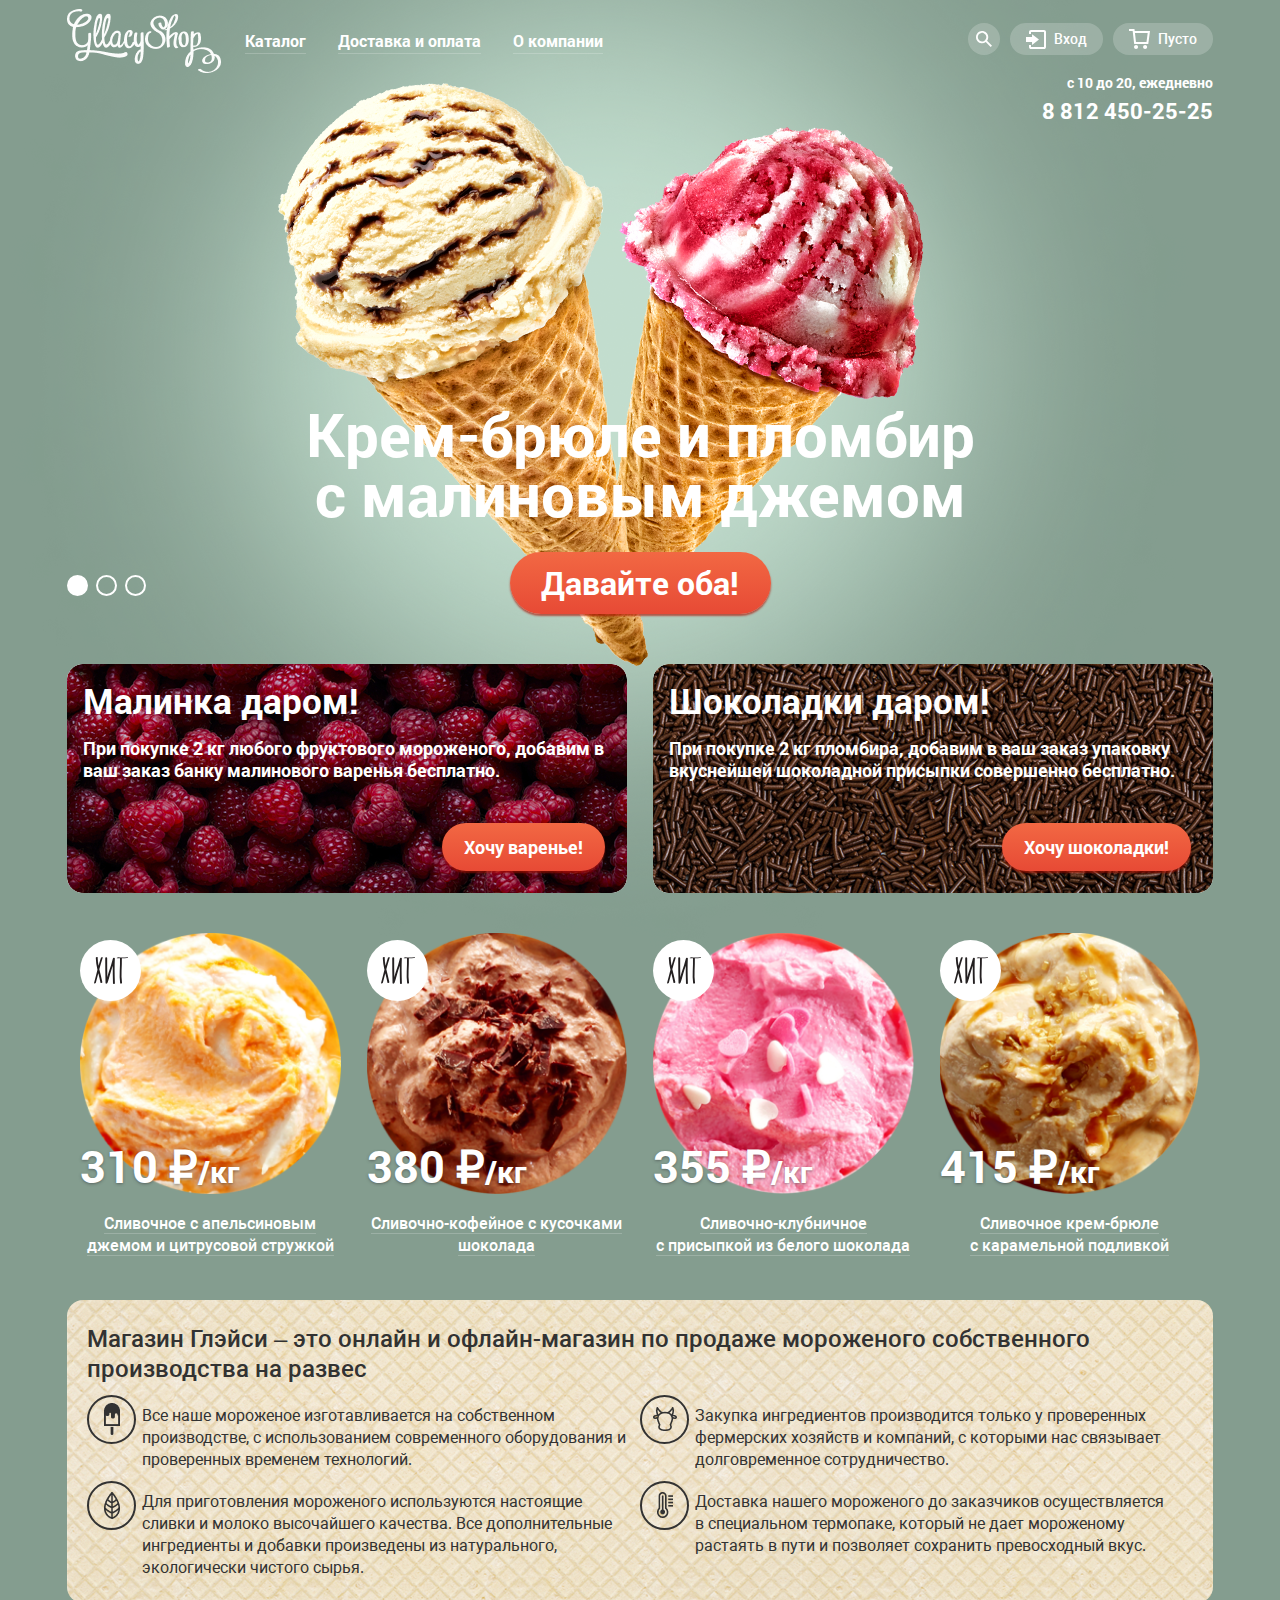
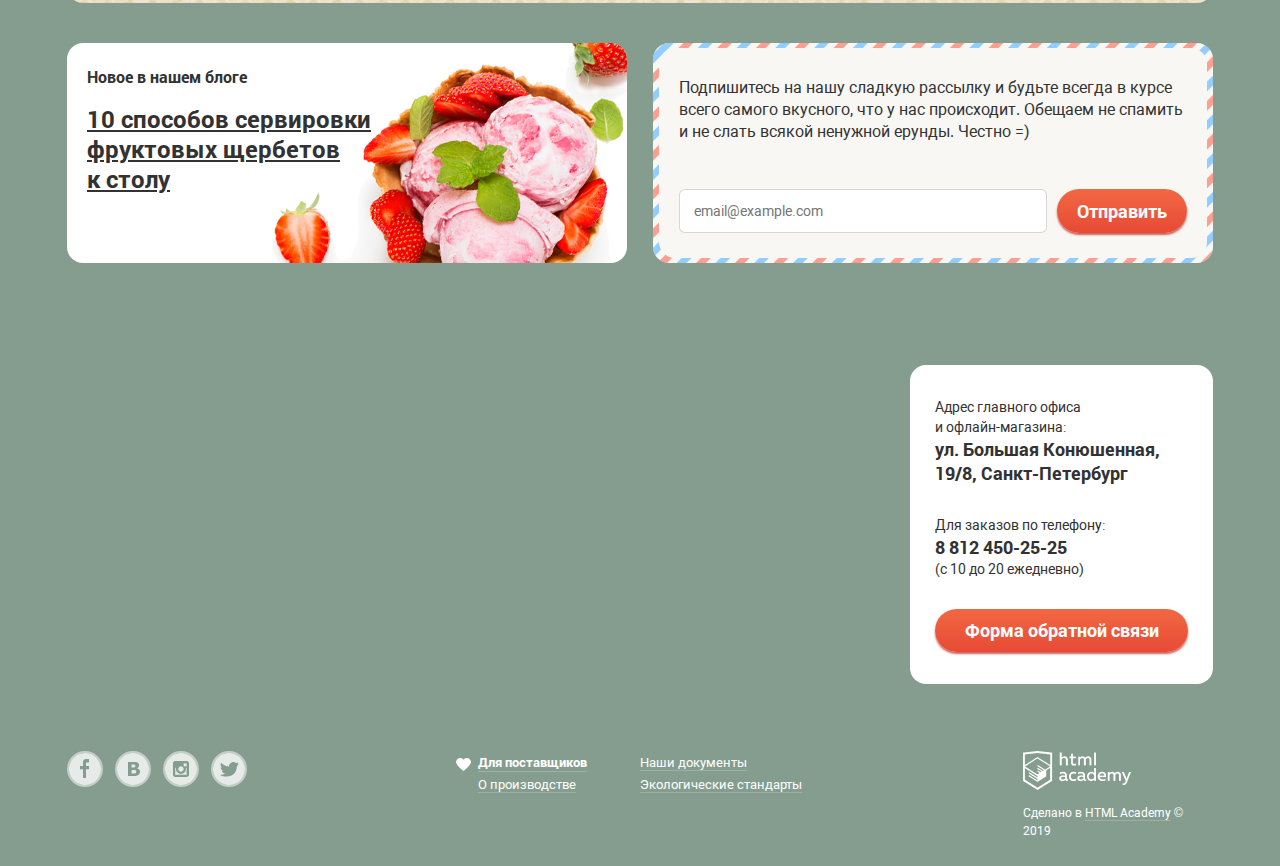
==== commit 453a2794: "Доработка страницы каталога" ====
--- a/index.html
+++ b/index.html
@@ -1,5 +1,5 @@
 <!DOCTYPE html>
-<html lang="ru">
+<html class="page" lang="ru">
   <head>
     <meta charset="utf-8">
     <title>HTML Academy: Глейси</title>
@@ -8,100 +8,106 @@
     <link rel="stylesheet" href="css/normalize.css">
     <link rel="stylesheet" href="css/style.css">
   </head>
-  <body>
+  <body class="page-body slider-bg-1">
     <header class="main-header">
-      <nav class="main-nav">
-        <a>
-          <img src="img/logo.png" width="154" height="64" alt="Логотип «GllacyShop»">
-        </a>
-        <ul class="site-navigation">
-          <li class="site-navigation-item site-navigation-category">
-            <a href="catalog.html">Каталог</a>
-            <ul class="category-menu">
-              <li class="category-menu-novelty category-menu-item">
-                <a href="blank.html">Новинки</a>
-              </li>
-              <li class="category-menu-item">
-                <a href="catalog.html">Сливочное</a>
-              </li>
-              <li class="category-menu-item">
-                <a href="blank.html">Щербеты</a>
-              </li>
-              <li class="category-menu-item">
-                <a href="blank.html">Фруктовый лед</a>
-              </li>
-              <li class="category-menu-item">
-                <a href="blank.html">Мелорин</a>
-              </li>
-            </ul>
-          </li>
-          <li class="site-navigation-item">
-            <a href="blank.html">Доставка и оплата</a>
-          </li>
-          <li class="site-navigation-item">
-            <a href="blank.html">О компании</a>
-          </li>
-        </ul>
-      </nav>
-      <ul class="user-menu">
-        <li class="user-menu-item">
-          <button class="user-btn user-btn-search" type="button">
-            <span class="visually-hidden">Поиск</span>
-          </button>
-          <div class="search user-popup">
-            <form method="POST">
-              <label class="visually-hidden" for="search">Поиск</label>
-              <input id="search" type="search" name="search" placeholder="Крем-брюле">
-            </form>
-          </div>
-        </li>
-        <li class="user-menu-item">
-          <button class="user-btn user-btn-login" type="button">Вход</button>
-          <div class="login user-popup">
-            <form method="POST">
-              <label class="visually-hidden" for="login-login">Логин</label>
-              <input id="login-login" type="email" name="login" placeholder="email@example.com">
-              <label class="visually-hidden" for="login-password">Пароль</label>
-              <input id="login-password" type="password" name="password" placeholder="••••••">
-              <button class="btn" type="submit">Войти</button>
-              <a href="blank.html">Забыли пароль?</a>
-              <a href="blank.html">Новая регистрация</a>
-            </form>
-          </div>
-        </li>
-        <li class="user-menu-item">
-          <button class="user-btn user-btn-cart" type="button">Пусто</button>
-        </li>
-      </ul>
-      <div class="work-schedule">
-        <p>с 10 до 20, ежедневно</p>
-        <a href="tel:+78124502525">8 812 450-25-25</a>
+      <div class="container">
+        <nav class="main-nav">
+          <a class="main-header-logo">
+            <img src="img/logo.png" width="154" height="64" alt="Логотип «GllacyShop»">
+          </a>
+          <ul class="site-navigation">
+            <li class="site-navigation-item site-navigation-category">
+              <a href="catalog.html">Каталог</a>
+              <ul class="category-menu">
+                <li class="category-menu-novelty category-menu-item">
+                  <a href="blank.html">Новинки</a>
+                </li>
+                <li class="category-menu-item">
+                  <a href="catalog.html">Сливочное</a>
+                </li>
+                <li class="category-menu-item">
+                  <a href="blank.html">Щербеты</a>
+                </li>
+                <li class="category-menu-item">
+                  <a href="blank.html">Фруктовый лед</a>
+                </li>
+                <li class="category-menu-item">
+                  <a href="blank.html">Мелорин</a>
+                </li>
+              </ul>
+            </li>
+            <li class="site-navigation-item">
+              <a href="blank.html">Доставка и оплата</a>
+            </li>
+            <li class="site-navigation-item">
+              <a href="blank.html">О компании</a>
+            </li>
+          </ul>
+        </nav>
+        <ul class="user-menu">
+          <li class="user-menu-item">
+            <button class="user-btn user-btn-search" type="button">
+              <span class="visually-hidden">Поиск</span>
+            </button>
+            <div class="search user-popup">
+              <form method="POST">
+                <label class="visually-hidden" for="search">Поиск</label>
+                <input id="search" type="search" name="search" placeholder="Крем-брюле">
+              </form>
+            </div>
+          </li>
+          <li class="user-menu-item">
+            <button class="user-btn user-btn-login" type="button">Вход</button>
+            <div class="login user-popup">
+              <form method="POST">
+                <label class="visually-hidden" for="login-login">Логин</label>
+                <input id="login-login" type="email" name="login" placeholder="email@example.com">
+                <label class="visually-hidden" for="login-password">Пароль</label>
+                <input id="login-password" type="password" name="password" placeholder="••••••">
+                <div class="login-columns">
+                  <button class="btn" type="submit">Войти</button>
+                  <div>
+                    <a href="blank.html">Забыли пароль?</a>
+                    <a href="blank.html">Новая регистрация</a>
+                  </div>
+                </div>
+              </form>
+            </div>
+          </li>
+          <li class="user-menu-item">
+            <button class="user-btn user-btn-cart" type="button">Пусто</button>
+          </li>
+        </ul>
+        <div class="work-schedule">
+          <p>с 10 до 20, ежедневно</p>
+          <a href="tel:+78124502525">8 812 450-25-25</a>
+        </div>
       </div>
     </header>
-    <main>
+    <main class="container">
       <h1 class="visually-hidden">Магазин мороженного «GllacyShop»</h1>
       <section class="slider">
-        <h2 class="visually-hidden">Выбери своё мороженное</h2>
-        <ul class="slides-list">
-          <li class="slide-item slide-1 slide-show">
+        <h2 class="visually-hidden">Карусель с товарами</h2>
+        <ul class="slider-list">
+          <li class="slide-item slide-current">
             <h3 class="slide-title">Крем-брюле и пломбир с малиновым джемом</h3>
           </li>
-          <li class="slide-item slide-2">
+          <li class="slide-item">
             <h3 class="slide-title">Шоколадный пломбир и лимонный сорбет</h3>
           </li>
-          <li class="slide-item slide-3">
+          <li class="slide-item">
             <h3 class="slide-title">Пломбир с помадкой и клубничный щербет</h3>
           </li>
         </ul>
         <ul class="slider-control">
           <li>
-            <button class="btn-slider-control btn-slider-current"></button>
+            <button class="btn-slider-control btn-slider-current" type="button" aria-label="Первый слайд"></button>
           </li>
           <li>
-            <button class="btn-slider-control"></button>
+            <button class="btn-slider-control" type="button" aria-label="Второй слайд"></button>
           </li>
           <li>
-            <button class="btn-slider-control"></button>
+            <button class="btn-slider-control" type="button" aria-label="Третий слайд"></button>
           </li>
         </ul>
         <a class="btn" href="blank.html">Давайте оба!</a>
@@ -117,32 +123,32 @@
           <li class="promotion-item promotion-chocolate">
             <h3>Шоколадки даром!</h3>
             <p>При покупке 2 кг пломбира, добавим в ваш заказ упаковку вкуснейшей шоколадной присыпки совершенно бесплатно.</p>
-            <a class="btn" href="blank.html">Хочу варенье!</a>
+            <a class="btn" href="blank.html">Хочу шоколадки!</a>
           </li>
         </ul>
       </section>
       <section class="hits">
         <h2 class="visually-hidden">Популярное мороженное</h2>
         <ul class="hits-list">
-          <li class="hit-item">
+          <li class="product-item">
             <img src="img/products/product-1.png" width="267" height="267" alt="Сливочное с апельсиновым джемом и цитрусовой стружкой">
             <b class="product-price">310 ₽<span>/кг</span></b>
             <h3 class="product-title"><a href="blank.html">Сливочное с апельсиновым джемом и цитрусовой стружкой</a></h3>
             <button class="btn product-btn">Быстрый просмотр</button>
           </li>
-          <li class="hit-item">
+          <li class="product-item">
             <img src="img/products/product-2.png" width="267" height="267" alt="Сливочно-кофейное с кусочками шоколада">
             <b class="product-price">380 ₽<span>/кг</span></b>
             <h3 class="product-title"><a href="blank.html">Сливочно-кофейное с кусочками шоколада</a></h3>
             <button class="btn product-btn">Быстрый просмотр</button>
           </li>
-          <li class="hit-item">
+          <li class="product-item">
             <img src="img/products/product-3.png" width="267" height="267" alt="Сливочно-клубничное с присыпкой из белого шоколада">
             <b class="product-price">355 ₽<span>/кг</span></b>
             <h3 class="product-title"><a href="blank.html">Сливочно-клубничное<br> с присыпкой из белого шоколада</a></h3>
             <button class="btn product-btn">Быстрый просмотр</button>
           </li>
-          <li class="hit-item">
+          <li class="product-item">
             <img src="img/products/product-4.png" width="267" height="267" alt="Сливочное крем-брюле с карамельной подливкой">
             <b class="product-price">415 ₽<span>/кг</span></b>
             <h3 class="product-title"><a href="blank.html">Сливочное крем-брюле<br> с карамельной подливкой</a></h3>
@@ -159,13 +165,12 @@
             временем технологий.
           </li>
           <li class="feature-item">
-            Для приготовления мороженого используются настоящие сливки и молоко высочайшего качества. Все дополнительные
-            ингредиенты
-            и добавки произведены из натурального, экологически чистого сырья.
-          </li>
-          <li class="feature-item">
             Закупка ингредиентов производится только у проверенных фермерских хозяйств и компаний, с которыми нас связывает
             долговременное сотрудничество.
+          </li>
+          <li class="feature-item">
+            Для приготовления мороженого используются настоящие сливки и молоко высочайшего качества. Все дополнительные
+            ингредиенты и добавки произведены из натурального, экологически чистого сырья.
           </li>
           <li class="feature-item">
             Доставка нашего мороженого до заказчиков осуществляется<br>
@@ -173,8 +178,7 @@
           </li>
         </ul>
       </section>
-      <section class="news">
-        <h2 class="visually-hidden">Новости</h2>
+      <div class="index-columns">
         <article class="blog-preview">
           <b>Новое в нашем блоге</b>
           <h3 class="blog-title"><a href="blank.html">10 способов сервировки<br> фруктовых щербетов<br> к столу</a></h3>
@@ -185,12 +189,14 @@
             спамить и не слать всякой ненужной ерунды. Честно =)</p>
             <form class="subscription-form" method="POST">
               <label class="visually-hidden" for="subscription-email">Почта</label>
-              <input id="subscription-email" type="email" name="email" placeholder="email@example.com">
-              <button class="btn" type="submit">Отправить</button>
+              <div class="news-subscription-columns">
+                <input id="subscription-email" type="email" name="email" placeholder="email@example.com">
+                <button class="btn" type="submit">Отправить</button>
+              </div>
             </form>
           </div>
         </div>
-      </section>
+      </div>
       <section class="map-and-contacts">
         <h2 class="visually-hidden">Контакты</h2>
         <div class="contact-info">
@@ -208,74 +214,76 @@
       </section>
     </main>
     <footer class="main-footer">
-      <div class="footer-social">
-        <ul>
-          <li>
-            <a class="social-btn" href="#">
-              <span class="visually-hidden">Фэйсбук</span>
-              <svg width="36" height="36" viewBox="0 0 36 36" fill="none" xmlns="http://www.w3.org/2000/svg">
-                <path d="M18 35C27.3888 35 35 27.3888 35 18C35 8.61116 27.3888 1 18 1C8.61116 1 1 8.61116 1 18C1 27.3888 8.61116 35 18 35Z" stroke="white" stroke-opacity="0.5" stroke-width="2"/>
-                <path d="M18 2C14.8355 2 11.7421 2.93838 9.11088 4.69649C6.4797 6.45459 4.42894 8.95345 3.21793 11.8771C2.00693 14.8007 1.69008 18.0177 2.30744 21.1214C2.92481 24.2251 4.44866 27.0761 6.6863 29.3137C8.92394 31.5513 11.7749 33.0752 14.8786 33.6926C17.9823 34.3099 21.1993 33.9931 24.1229 32.7821C27.0466 31.5711 29.5454 29.5203 31.3035 26.8891C33.0616 24.2579 34 21.1645 34 18C34 13.7565 32.3143 9.68687 29.3137 6.68629C26.3131 3.68571 22.2435 2 18 2ZM22.06 11.45H19V14.9H22V18.34H19V27H16V18.34H13V14.9H16V11.45C15.9449 10.5957 16.2291 9.75426 16.7908 9.1083C17.3525 8.46234 18.1464 8.06407 19 8H22V11.45H22.06Z" fill="white" fill-opacity="0.8"/>
-              </svg>
-            </a>
-          </li>
-          <li>
-            <a class="social-btn" href="#">
-              <span class="visually-hidden">Вконтакте</span>
-              <svg width="36" height="36" viewBox="0 0 36 36" fill="none" xmlns="http://www.w3.org/2000/svg">
-                <path d="M18 35C27.3888 35 35 27.3888 35 18C35 8.61116 27.3888 1 18 1C8.61116 1 1 8.61116 1 18C1 27.3888 8.61116 35 18 35Z" stroke="white" stroke-opacity="0.5" stroke-width="2"/>
-                <path d="M18.64 16.49C18.9652 16.4904 19.2875 16.4293 19.59 16.31C19.8645 16.2077 20.0922 16.0085 20.23 15.75C20.3343 15.4964 20.3854 15.2241 20.38 14.95C20.376 14.7057 20.3143 14.4659 20.2 14.25C20.0714 14.0066 19.8523 13.8235 19.59 13.74C19.2687 13.627 18.9306 13.5695 18.59 13.57H16.59V16.57H17.16C17.75 16.52 18.24 16.51 18.64 16.49Z" fill="white" fill-opacity="0.8"/>
-                <path d="M20.12 19.08C19.751 19.0101 19.3752 18.9832 19 19H16.61V22.5H19.06C19.4757 22.4953 19.8865 22.4104 20.27 22.25C20.591 22.1392 20.8632 21.9199 21.04 21.63C21.1865 21.3527 21.2621 21.0436 21.26 20.73C21.2753 20.3782 21.1848 20.0298 21 19.73C20.7922 19.4167 20.4806 19.1865 20.12 19.08Z" fill="white" fill-opacity="0.8"/>
-                <path d="M18 2C14.8355 2 11.7421 2.93838 9.11088 4.69649C6.4797 6.45459 4.42894 8.95345 3.21793 11.8771C2.00693 14.8007 1.69008 18.0177 2.30744 21.1214C2.92481 24.2251 4.44866 27.0761 6.6863 29.3137C8.92394 31.5513 11.7749 33.0752 14.8786 33.6926C17.9823 34.3099 21.1993 33.9931 24.1229 32.7821C27.0466 31.5711 29.5454 29.5203 31.3035 26.8891C33.0616 24.2579 34 21.1645 34 18C34 13.7565 32.3143 9.68687 29.3137 6.68629C26.3131 3.68571 22.2435 2 18 2ZM24.6 22.53C24.3376 23.056 23.9537 23.5119 23.48 23.86C22.9342 24.2714 22.3122 24.5705 21.65 24.74C20.8286 24.9383 19.9848 25.029 19.14 25.01H13V11H18.45C19.2781 10.9868 20.1063 11.0235 20.93 11.11C21.473 11.194 21.9994 11.3627 22.49 11.61C22.9868 11.8462 23.4013 12.2258 23.68 12.7C23.9455 13.1728 24.0801 13.7079 24.07 14.25C24.0819 14.8916 23.8931 15.5209 23.53 16.05C23.1452 16.588 22.6142 17.0045 22 17.25V17.32C22.8272 17.4588 23.5898 17.8541 24.18 18.45C24.7295 19.0712 25.0163 19.8815 24.98 20.71C25.0043 21.3386 24.8738 21.9636 24.6 22.53Z" fill="white" fill-opacity="0.8"/>
-              </svg>
-            </a>
-          </li>
-          <li>
-            <a class="social-btn" href="#">
-              <span class="visually-hidden">Инстаграмм</span>
-              <svg width="36" height="36" viewBox="0 0 36 36" fill="none" xmlns="http://www.w3.org/2000/svg">
-                <path d="M18 35C27.3888 35 35 27.3888 35 18C35 8.61116 27.3888 1 18 1C8.61116 1 1 8.61116 1 18C1 27.3888 8.61116 35 18 35Z" stroke="white" stroke-opacity="0.5" stroke-width="2"/>
-                <g opacity="0.8">
-                  <path d="M22.92 18C22.92 19.3155 22.3974 20.5771 21.4673 21.5072C20.5371 22.4374 19.2755 22.96 17.96 22.96C16.6445 22.96 15.3829 22.4374 14.4528 21.5072C13.5226 20.5771 13 19.3155 13 18C13.001 17.6158 13.048 17.233 13.14 16.86H12.24V23.7H23.64V16.86H22.74C22.8406 17.2325 22.901 17.6147 22.92 18Z" fill="white"/>
-                  <path d="M18 20.66C18.5252 20.656 19.0375 20.4967 19.4723 20.202C19.9071 19.9073 20.245 19.4905 20.4432 19.0042C20.6415 18.5178 20.6913 17.9836 20.5864 17.4689C20.4816 16.9542 20.2266 16.4821 19.8539 16.1121C19.4811 15.7421 19.0071 15.4908 18.4916 15.3897C17.9762 15.2887 17.4424 15.3425 16.9575 15.5445C16.4726 15.7464 16.0584 16.0873 15.7669 16.5243C15.4755 16.9613 15.32 17.4748 15.32 18C15.3213 18.3506 15.3917 18.6976 15.5271 19.021C15.6625 19.3444 15.8602 19.638 16.1091 19.8851C16.358 20.1321 16.653 20.3276 16.9775 20.4606C17.3019 20.5936 17.6494 20.6613 18 20.66Z" fill="white"/>
-                  <path d="M23.68 12.3H20.64V15.34H23.68V12.3Z" fill="white"/>
-                  <path d="M18 2C14.8355 2 11.7421 2.93838 9.11088 4.69649C6.4797 6.45459 4.42894 8.95345 3.21793 11.8771C2.00693 14.8007 1.69008 18.0177 2.30744 21.1214C2.92481 24.2251 4.44866 27.0761 6.6863 29.3137C8.92394 31.5513 11.7749 33.0752 14.8786 33.6926C17.9823 34.3099 21.1993 33.9931 24.1229 32.7821C27.0466 31.5711 29.5454 29.5203 31.3035 26.8891C33.0616 24.2579 34 21.1645 34 18C34 13.7565 32.3143 9.68687 29.3137 6.68629C26.3131 3.68571 22.2435 2 18 2ZM26 23.7C26.0027 24.0045 25.9444 24.3064 25.8285 24.588C25.7127 24.8696 25.5416 25.1251 25.3253 25.3395C25.1091 25.5539 24.8521 25.7228 24.5695 25.8362C24.2869 25.9497 23.9845 26.0054 23.68 26H12.28C11.9793 25.9987 11.6818 25.9382 11.4044 25.8219C11.1271 25.7056 10.8754 25.5358 10.6637 25.3222C10.4519 25.1086 10.2844 24.8554 10.1705 24.5771C10.0566 24.2988 9.99869 24.0007 10 23.7V12.3C9.99869 11.9993 10.0566 11.7012 10.1705 11.4229C10.2844 11.1446 10.4519 10.8914 10.6637 10.6778C10.8754 10.4642 11.1271 10.2944 11.4044 10.1781C11.6818 10.0618 11.9793 10.0013 12.28 10H23.67C23.9749 9.99467 24.2778 10.0503 24.561 10.1636C24.8441 10.2769 25.1017 10.4457 25.3188 10.6599C25.5358 10.8742 25.7079 11.1296 25.8249 11.4112C25.9418 11.6929 26.0014 11.995 26 12.3V23.7Z" fill="white"/>
-                </g>
-              </svg>
-            </a>
-          </li>
-          <li>
-            <a class="social-btn" href="#">
-              <span class="visually-hidden">Твиттер</span>
-              <svg width="36" height="36" viewBox="0 0 36 36" fill="none" xmlns="http://www.w3.org/2000/svg">
-                <path d="M18 35C27.3888 35 35 27.3888 35 18C35 8.61116 27.3888 1 18 1C8.61116 1 1 8.61116 1 18C1 27.3888 8.61116 35 18 35Z" stroke="white" stroke-opacity="0.5" stroke-width="2"/>
-                <path d="M18 2C14.8355 2 11.7421 2.93838 9.11088 4.69649C6.4797 6.45459 4.42894 8.95345 3.21793 11.8771C2.00693 14.8007 1.69008 18.0177 2.30744 21.1214C2.92481 24.2251 4.44866 27.0761 6.6863 29.3137C8.92394 31.5513 11.7749 33.0752 14.8786 33.6926C17.9823 34.3099 21.1993 33.9931 24.1229 32.7821C27.0466 31.5711 29.5454 29.5203 31.3035 26.8891C33.0616 24.2579 34 21.1645 34 18C34 13.7565 32.3143 9.68687 29.3137 6.68629C26.3131 3.68571 22.2435 2 18 2ZM25.94 14.81C25.69 21.33 22.48 25.64 14.94 25.51H14.46C14.01 25.51 9.91001 25.07 9.11001 23.69C10.8989 23.9555 12.7228 23.5494 14.23 22.55C13.18 22.26 11.31 22.09 10.98 19.7C11.3928 19.8642 11.8441 19.9058 12.28 19.82C11 19 9.53001 18.3 9.61001 16.17C10.028 16.4893 10.5445 16.652 11.07 16.63C10.3 16.4 8.92001 13.39 10.07 11.85C12.07 13.64 14.14 15.33 17.87 15.49C18.1 13.28 19.11 11.79 21.04 11.17C21.7375 10.9333 22.4908 10.9157 23.1986 11.1195C23.9065 11.3232 24.5351 11.7387 25 12.31C25.74 12.08 26.45 11.84 27.19 11.62C27.1758 11.9571 27.0846 12.2865 26.9234 12.5829C26.7622 12.8793 26.5353 13.1349 26.26 13.33C26.5167 13.3601 26.7768 13.3336 27.0221 13.2524C27.2674 13.1712 27.492 13.0372 27.68 12.86C27.5628 13.2985 27.3443 13.7034 27.0421 14.0421C26.7399 14.3808 26.3624 14.6438 25.94 14.81Z" fill="white" fill-opacity="0.8"/>
-              </svg>
-            </a>
-          </li>
-        </ul>
-      </div>
-      <div class="footer-navigation">
-        <ul class="footer-menu">
-          <li class="footer-menu-item">
-            <a href="blank.html">Для поставщиков</a>
-          </li>
-          <li class="footer-menu-item">
-            <a href="blank.html">Наши документы</a>
-          </li>
-          <li class="footer-menu-item">
-            <a href="blank.html">О производстве</a>
-          </li>
-          <li class="footer-menu-item">
-            <a href="blank.html">Экологические стандарты</a>
-          </li>
-        </ul>
-      </div>
-      <div class="footer-copyright">
-        <a href="https://htmlacademy.ru/intensive/htmlcss">
-          <img src="img/copyright-logo.png" width="108" height="39" alt="">
-        </a>
-        <p>Сделано в <a class="copyright-link" href="https://htmlacademy.ru/intensive/htmlcss">HTML Academy</a> &copy; 2019</p>
+      <div class="container">
+        <div class="footer-social">
+          <ul>
+            <li>
+              <a class="social-btn" href="#">
+                <span class="visually-hidden">Фэйсбук</span>
+                <svg width="36" height="36" viewBox="0 0 36 36" fill="none" xmlns="http://www.w3.org/2000/svg">
+                  <path d="M18 35C27.3888 35 35 27.3888 35 18C35 8.61116 27.3888 1 18 1C8.61116 1 1 8.61116 1 18C1 27.3888 8.61116 35 18 35Z" stroke="white" stroke-opacity="0.5" stroke-width="2"/>
+                  <path d="M18 2C14.8355 2 11.7421 2.93838 9.11088 4.69649C6.4797 6.45459 4.42894 8.95345 3.21793 11.8771C2.00693 14.8007 1.69008 18.0177 2.30744 21.1214C2.92481 24.2251 4.44866 27.0761 6.6863 29.3137C8.92394 31.5513 11.7749 33.0752 14.8786 33.6926C17.9823 34.3099 21.1993 33.9931 24.1229 32.7821C27.0466 31.5711 29.5454 29.5203 31.3035 26.8891C33.0616 24.2579 34 21.1645 34 18C34 13.7565 32.3143 9.68687 29.3137 6.68629C26.3131 3.68571 22.2435 2 18 2ZM22.06 11.45H19V14.9H22V18.34H19V27H16V18.34H13V14.9H16V11.45C15.9449 10.5957 16.2291 9.75426 16.7908 9.1083C17.3525 8.46234 18.1464 8.06407 19 8H22V11.45H22.06Z" fill="white" fill-opacity="0.8"/>
+                </svg>
+              </a>
+            </li>
+            <li>
+              <a class="social-btn" href="#">
+                <span class="visually-hidden">Вконтакте</span>
+                <svg width="36" height="36" viewBox="0 0 36 36" fill="none" xmlns="http://www.w3.org/2000/svg">
+                  <path d="M18 35C27.3888 35 35 27.3888 35 18C35 8.61116 27.3888 1 18 1C8.61116 1 1 8.61116 1 18C1 27.3888 8.61116 35 18 35Z" stroke="white" stroke-opacity="0.5" stroke-width="2"/>
+                  <path d="M18.64 16.49C18.9652 16.4904 19.2875 16.4293 19.59 16.31C19.8645 16.2077 20.0922 16.0085 20.23 15.75C20.3343 15.4964 20.3854 15.2241 20.38 14.95C20.376 14.7057 20.3143 14.4659 20.2 14.25C20.0714 14.0066 19.8523 13.8235 19.59 13.74C19.2687 13.627 18.9306 13.5695 18.59 13.57H16.59V16.57H17.16C17.75 16.52 18.24 16.51 18.64 16.49Z" fill="white" fill-opacity="0.8"/>
+                  <path d="M20.12 19.08C19.751 19.0101 19.3752 18.9832 19 19H16.61V22.5H19.06C19.4757 22.4953 19.8865 22.4104 20.27 22.25C20.591 22.1392 20.8632 21.9199 21.04 21.63C21.1865 21.3527 21.2621 21.0436 21.26 20.73C21.2753 20.3782 21.1848 20.0298 21 19.73C20.7922 19.4167 20.4806 19.1865 20.12 19.08Z" fill="white" fill-opacity="0.8"/>
+                  <path d="M18 2C14.8355 2 11.7421 2.93838 9.11088 4.69649C6.4797 6.45459 4.42894 8.95345 3.21793 11.8771C2.00693 14.8007 1.69008 18.0177 2.30744 21.1214C2.92481 24.2251 4.44866 27.0761 6.6863 29.3137C8.92394 31.5513 11.7749 33.0752 14.8786 33.6926C17.9823 34.3099 21.1993 33.9931 24.1229 32.7821C27.0466 31.5711 29.5454 29.5203 31.3035 26.8891C33.0616 24.2579 34 21.1645 34 18C34 13.7565 32.3143 9.68687 29.3137 6.68629C26.3131 3.68571 22.2435 2 18 2ZM24.6 22.53C24.3376 23.056 23.9537 23.5119 23.48 23.86C22.9342 24.2714 22.3122 24.5705 21.65 24.74C20.8286 24.9383 19.9848 25.029 19.14 25.01H13V11H18.45C19.2781 10.9868 20.1063 11.0235 20.93 11.11C21.473 11.194 21.9994 11.3627 22.49 11.61C22.9868 11.8462 23.4013 12.2258 23.68 12.7C23.9455 13.1728 24.0801 13.7079 24.07 14.25C24.0819 14.8916 23.8931 15.5209 23.53 16.05C23.1452 16.588 22.6142 17.0045 22 17.25V17.32C22.8272 17.4588 23.5898 17.8541 24.18 18.45C24.7295 19.0712 25.0163 19.8815 24.98 20.71C25.0043 21.3386 24.8738 21.9636 24.6 22.53Z" fill="white" fill-opacity="0.8"/>
+                </svg>
+              </a>
+            </li>
+            <li>
+              <a class="social-btn" href="#">
+                <span class="visually-hidden">Инстаграмм</span>
+                <svg width="36" height="36" viewBox="0 0 36 36" fill="none" xmlns="http://www.w3.org/2000/svg">
+                  <path d="M18 35C27.3888 35 35 27.3888 35 18C35 8.61116 27.3888 1 18 1C8.61116 1 1 8.61116 1 18C1 27.3888 8.61116 35 18 35Z" stroke="white" stroke-opacity="0.5" stroke-width="2"/>
+                  <g opacity="0.8">
+                    <path d="M22.92 18C22.92 19.3155 22.3974 20.5771 21.4673 21.5072C20.5371 22.4374 19.2755 22.96 17.96 22.96C16.6445 22.96 15.3829 22.4374 14.4528 21.5072C13.5226 20.5771 13 19.3155 13 18C13.001 17.6158 13.048 17.233 13.14 16.86H12.24V23.7H23.64V16.86H22.74C22.8406 17.2325 22.901 17.6147 22.92 18Z" fill="white"/>
+                    <path d="M18 20.66C18.5252 20.656 19.0375 20.4967 19.4723 20.202C19.9071 19.9073 20.245 19.4905 20.4432 19.0042C20.6415 18.5178 20.6913 17.9836 20.5864 17.4689C20.4816 16.9542 20.2266 16.4821 19.8539 16.1121C19.4811 15.7421 19.0071 15.4908 18.4916 15.3897C17.9762 15.2887 17.4424 15.3425 16.9575 15.5445C16.4726 15.7464 16.0584 16.0873 15.7669 16.5243C15.4755 16.9613 15.32 17.4748 15.32 18C15.3213 18.3506 15.3917 18.6976 15.5271 19.021C15.6625 19.3444 15.8602 19.638 16.1091 19.8851C16.358 20.1321 16.653 20.3276 16.9775 20.4606C17.3019 20.5936 17.6494 20.6613 18 20.66Z" fill="white"/>
+                    <path d="M23.68 12.3H20.64V15.34H23.68V12.3Z" fill="white"/>
+                    <path d="M18 2C14.8355 2 11.7421 2.93838 9.11088 4.69649C6.4797 6.45459 4.42894 8.95345 3.21793 11.8771C2.00693 14.8007 1.69008 18.0177 2.30744 21.1214C2.92481 24.2251 4.44866 27.0761 6.6863 29.3137C8.92394 31.5513 11.7749 33.0752 14.8786 33.6926C17.9823 34.3099 21.1993 33.9931 24.1229 32.7821C27.0466 31.5711 29.5454 29.5203 31.3035 26.8891C33.0616 24.2579 34 21.1645 34 18C34 13.7565 32.3143 9.68687 29.3137 6.68629C26.3131 3.68571 22.2435 2 18 2ZM26 23.7C26.0027 24.0045 25.9444 24.3064 25.8285 24.588C25.7127 24.8696 25.5416 25.1251 25.3253 25.3395C25.1091 25.5539 24.8521 25.7228 24.5695 25.8362C24.2869 25.9497 23.9845 26.0054 23.68 26H12.28C11.9793 25.9987 11.6818 25.9382 11.4044 25.8219C11.1271 25.7056 10.8754 25.5358 10.6637 25.3222C10.4519 25.1086 10.2844 24.8554 10.1705 24.5771C10.0566 24.2988 9.99869 24.0007 10 23.7V12.3C9.99869 11.9993 10.0566 11.7012 10.1705 11.4229C10.2844 11.1446 10.4519 10.8914 10.6637 10.6778C10.8754 10.4642 11.1271 10.2944 11.4044 10.1781C11.6818 10.0618 11.9793 10.0013 12.28 10H23.67C23.9749 9.99467 24.2778 10.0503 24.561 10.1636C24.8441 10.2769 25.1017 10.4457 25.3188 10.6599C25.5358 10.8742 25.7079 11.1296 25.8249 11.4112C25.9418 11.6929 26.0014 11.995 26 12.3V23.7Z" fill="white"/>
+                  </g>
+                </svg>
+              </a>
+            </li>
+            <li>
+              <a class="social-btn" href="#">
+                <span class="visually-hidden">Твиттер</span>
+                <svg width="36" height="36" viewBox="0 0 36 36" fill="none" xmlns="http://www.w3.org/2000/svg">
+                  <path d="M18 35C27.3888 35 35 27.3888 35 18C35 8.61116 27.3888 1 18 1C8.61116 1 1 8.61116 1 18C1 27.3888 8.61116 35 18 35Z" stroke="white" stroke-opacity="0.5" stroke-width="2"/>
+                  <path d="M18 2C14.8355 2 11.7421 2.93838 9.11088 4.69649C6.4797 6.45459 4.42894 8.95345 3.21793 11.8771C2.00693 14.8007 1.69008 18.0177 2.30744 21.1214C2.92481 24.2251 4.44866 27.0761 6.6863 29.3137C8.92394 31.5513 11.7749 33.0752 14.8786 33.6926C17.9823 34.3099 21.1993 33.9931 24.1229 32.7821C27.0466 31.5711 29.5454 29.5203 31.3035 26.8891C33.0616 24.2579 34 21.1645 34 18C34 13.7565 32.3143 9.68687 29.3137 6.68629C26.3131 3.68571 22.2435 2 18 2ZM25.94 14.81C25.69 21.33 22.48 25.64 14.94 25.51H14.46C14.01 25.51 9.91001 25.07 9.11001 23.69C10.8989 23.9555 12.7228 23.5494 14.23 22.55C13.18 22.26 11.31 22.09 10.98 19.7C11.3928 19.8642 11.8441 19.9058 12.28 19.82C11 19 9.53001 18.3 9.61001 16.17C10.028 16.4893 10.5445 16.652 11.07 16.63C10.3 16.4 8.92001 13.39 10.07 11.85C12.07 13.64 14.14 15.33 17.87 15.49C18.1 13.28 19.11 11.79 21.04 11.17C21.7375 10.9333 22.4908 10.9157 23.1986 11.1195C23.9065 11.3232 24.5351 11.7387 25 12.31C25.74 12.08 26.45 11.84 27.19 11.62C27.1758 11.9571 27.0846 12.2865 26.9234 12.5829C26.7622 12.8793 26.5353 13.1349 26.26 13.33C26.5167 13.3601 26.7768 13.3336 27.0221 13.2524C27.2674 13.1712 27.492 13.0372 27.68 12.86C27.5628 13.2985 27.3443 13.7034 27.0421 14.0421C26.7399 14.3808 26.3624 14.6438 25.94 14.81Z" fill="white" fill-opacity="0.8"/>
+                </svg>
+              </a>
+            </li>
+          </ul>
+        </div>
+        <div class="footer-navigation">
+          <ul class="footer-menu">
+            <li class="footer-menu-item">
+              <a href="blank.html">Для поставщиков</a>
+            </li>
+            <li class="footer-menu-item">
+              <a href="blank.html">Наши документы</a>
+            </li>
+            <li class="footer-menu-item">
+              <a href="blank.html">О производстве</a>
+            </li>
+            <li class="footer-menu-item">
+              <a href="blank.html">Экологические стандарты</a>
+            </li>
+          </ul>
+        </div>
+        <div class="footer-copyright">
+          <a href="https://htmlacademy.ru/intensive/htmlcss">
+            <img src="img/copyright-logo.png" width="108" height="39" alt="">
+          </a>
+          <p>Сделано в <a class="copyright-link" href="https://htmlacademy.ru/intensive/htmlcss">HTML Academy</a> &copy; 2019</p>
+        </div>
       </div>
     </footer>
     <section class="modal-feedback">
--- a/css/style.css
+++ b/css/style.css
@@ -57,6 +57,10 @@
   --btn-slider-hover: rgba(255, 255, 255, 0.4);
   --price-shadow: 0px 1px 3px rgba(49, 50, 53, 0.5);
   --product-hover-shadow: 0px 20px 20px rgba(0, 0, 0, 0.2);
+  --filter-point: rgba(255, 255, 255, 0.8);
+  --filter-point-disabled: rgba(255, 255, 255, 0.4);
+  --price-range-scale: rgba(248, 247, 244, 0.5);
+  --price-range-toggle-bc: #ababab;
   --bg-1: #849d8f;
   --bg-2: #8996a6;
   --bg-3: #9d8b84;
@@ -68,22 +72,29 @@
   box-sizing: border-box;
 }
 
-body {
+.page-body {
+  display: grid;
+  grid-template-rows: min-content 1fr min-content;
+  align-content: start;
+  min-width: 1200px;
+  min-height: 100%;
+  margin: 0;
+  padding: 0;
   font-family: "Roboto", Arial, sans-serif;
   font-size: 16px;
   line-height: 22px;
   font-weight: 500;
   color: var(--basic-white);
-  background: var(--bg-1) url("../img/slide-1.png") center 0 no-repeat;
+  background-color: var(--bg-1);
+}
+
+a {
+  text-decoration: none;
 }
 
 img {
   max-width: 100%;
   height: auto;
-}
-
-a {
-  text-decoration: none;
 }
 
 .visually-hidden {
@@ -97,6 +108,22 @@
   clip-path: inset(100%);
   clip: rect(0 0 0 0);
   overflow: hidden;
+}
+
+.page {
+  height: 100%;
+}
+
+.slider-bg-1 {
+  background: var(--bg-1) url("../img/slide-1.png") no-repeat;
+}
+
+.slider-bg-2 {
+  background: var(--bg-2) url("../img/slide-2.png") no-repeat;
+}
+
+.slider-bg-3 {
+  background: var(--bg-3) url("../img/slide-3.png") no-repeat;
 }
 
 .btn {
@@ -128,10 +155,41 @@
   box-shadow: var(--btn-active-shadow);
 }
 
+.container {
+  position: relative;
+  width: 1200px;
+  margin: 0 auto;
+  padding: 0 27px;
+}
+
+.main-header .container {
+  display: flex;
+  justify-content: space-between;
+}
+
+.main-nav {
+  display: flex;
+}
+
+.main-header-logo {
+  margin: 9px 24px 0 0;
+}
+
 .site-navigation {
-  margin: 0;
-  padding: 0;
-  list-style: none;
+  display: flex;
+  flex-wrap: wrap;
+  margin: 0;
+  margin-top: 26px;
+  padding: 0;
+  list-style: none;
+}
+
+.site-navigation-item {
+  margin-right: 32px;
+}
+
+.site-navigation-item:last-child {
+  margin: 0;
 }
 
 .site-navigation-item a {
@@ -139,8 +197,8 @@
 }
 
 .site-navigation-item > a {
-  display: inline-block;
-  padding-bottom: 3px;
+  display: block;
+  padding: 6px 0 3px;
   line-height: 18px;
   font-weight: bold;
   color: var(--basic-white);
@@ -148,19 +206,28 @@
 }
 
 .site-navigation-item > a:hover {
-  padding: 9px 14px 11px;
+  padding: 6px 14px;
   color: var(--basic-dark);
   background-color: var(--basic-white);
+  border: none;
   border-radius: 26px;
 }
 
 .site-navigation-item > a:active {
   background-color: var(--menu-item-active);
+  border: none;
   box-shadow: inset 0px 2px 1px var(--shadow-menu-item-active);
 }
 
 .site-navigation-category {
   position: relative;
+}
+
+.site-navigation-current > a {
+  padding: 6px 14px;
+  background-color: var(--current-item);
+  border: none;
+  border-radius: 26px;
 }
 
 .category-menu {
@@ -218,13 +285,20 @@
 }
 
 .user-menu {
-  margin: 0;
+  display: flex;
+  flex-wrap: wrap;
+  margin: 0;
+  margin-top: 23px;
   padding: 0;
   list-style: none;
 }
 
 .user-menu-item {
-  position: relative;
+  margin-right: 10px;
+}
+
+.user-menu-item:last-child {
+  margin: 0;
 }
 
 .user-menu-item .user-btn {
@@ -351,17 +425,25 @@
   border-bottom-color: var(--link-hover-underline-2);
 }
 
+.login .login-columns {
+  display: grid;
+  grid-template-columns: 1fr 1fr;
+}
+
 .user-btn-login:hover + .login {
   display: block;
 }
 
 .work-schedule {
   position: absolute;
+  top: 75px;
+  right: 27px;
   font-weight: bold;
   text-align: right;
 }
 
 .work-schedule p {
+  margin: 0;
   margin-bottom: 8px;
   font-size: 14px;
   line-height: 16px;
@@ -373,7 +455,14 @@
   color: var(--basic-white);
 }
 
-.slides-list {
+.slider {
+  position: relative;
+  margin-bottom: 50px;
+  padding: 325px 0 90px;
+  text-align: center;
+}
+
+.slider-list {
   margin: 0;
   padding: 0;
   list-style: none;
@@ -385,17 +474,23 @@
 
 .slide-title {
   width: 672px;
+  margin: 0 auto;
   font-size: 60px;
   line-height: 60px;
   font-weight: bold;
   text-align: center;
 }
 
-.slide-show {
+.slide-current {
   display: block;
 }
 
 .slider-control {
+  position: absolute;
+  bottom: 15px;
+  display: flex;
+  justify-content: space-between;
+  width: 79px;
   margin: 0;
   padding: 0;
   list-style: none;
@@ -426,19 +521,32 @@
 }
 
 .slider .btn {
-  padding: 9px 23px;
+  position: absolute;
+  bottom: 0;
+  width: 261px;
+  height: 62px;
+  margin-left: -130.5px;
+  padding: 9px 0;
   font-size: 32px;
   line-height: 44px;
 }
 
+.promotions {
+  margin-bottom: 34px;
+}
+
 .promotions-list {
+  display: grid;
+  grid-template-columns: 1fr 1fr;
+  column-gap: 26px;
   margin: 0;
   padding: 0;
   list-style: none;
 }
 
 .promotion-item {
-  width: 560px;
+  position: relative;
+  min-height: 229px;
   padding: 16px 22px 22px 16px;
   font-weight: bold;
   border-radius: 16px;
@@ -446,7 +554,6 @@
 
 .promotion-item h3 {
   margin: 0;
-  padding: 0;
   font-size: 35px;
   line-height: 41px;
 }
@@ -454,12 +561,15 @@
 .promotion-item p {
   font-size: 18px;
   margin: 0;
-  margin: 16px 0 36px;
+  margin-top: 16px;
 }
 
 .promotion-item .btn {
+  position: absolute;
+  bottom: 22px;
+  right: 22px;
   display: inline-block;
-  padding: 15px 22px;
+  padding: 12px 22px;
   font-size: 18px;
   line-height: 24px;
 }
@@ -472,19 +582,37 @@
   background-image: url("../img/bg-promotion-chocolate.jpg");
 }
 
+.hits {
+  margin-bottom: 43px;
+}
+
 .hits-list {
-  margin: 0;
-  padding: 0;
-  list-style: none;
-}
-
-.hit-item {
+  display: flex;
+  justify-content: space-between;
+  margin: 0;
+  padding: 0;
+  list-style: none;
+}
+
+.product-item {
   position: relative;
   width: 293px;
+  padding: 6px 13px 0;
+  min-height: 320px;
+}
+
+.product-item:hover {
   padding: 6px 13px 21px;
-}
-
-.hit-item::before {
+  background-color: var(--transparent-white);
+  border-radius: 4px;
+  box-shadow: var(--product-hover-shadow);
+}
+
+.product-item:hover .product-btn {
+  display: block;
+}
+
+.hits-list .product-item::before {
   content: "";
   position: absolute;
   top: 13px;
@@ -533,26 +661,18 @@
 
 .product-btn {
   display: none;
+  margin: 0 auto;
   margin-top: 18px;
-  padding: 12px 16px;
+  width: 200px;
+  height: 44px;
   font-size: 18px;
   line-height: 24px;
   font-weight: bold;
   border-radius: 50px;
 }
 
-.hit-item:hover {
-  background-color: var(--transparent-white);
-  border-radius: 4px;
-  box-shadow: var(--product-hover-shadow);
-}
-
-.hit-item:hover .product-btn {
-  display: block;
-}
-
 .features {
-  width: 100%;
+  margin-bottom: 40px;
   padding: 24px 20px;
   color: var(--basic-dark);
   background: url("../img/pattern.jpg") 0 0 repeat;
@@ -561,12 +681,16 @@
 
 .features p {
   margin: 0;
+  margin-bottom: 21px;
   padding: 0;
   font-size: 24px;
   line-height: 30px;
 }
 
 .features-list {
+  display: grid;
+  grid-template-columns: 1fr 1fr;
+  row-gap: 20px;
   margin: 0;
   padding: 0;
   list-style: none;
@@ -579,13 +703,10 @@
   font-weight: 400;
 }
 
-.feature-item:nth-child(odd) {
-  margin-bottom: 33px;
-}
-
 .feature-item::before {
   content: "";
   position: absolute;
+  top: -10px;
   left: -55px;
   width: 49px;
   height: 49px;
@@ -618,8 +739,14 @@
   background-repeat: no-repeat;
 }
 
+.index-columns {
+  display: grid;
+  grid-template-columns: 1fr 1fr;
+  column-gap: 26px;
+  margin-bottom: 40px;
+}
+
 .blog-preview {
-  width: 560px;
   height: 220px;
   padding: 23px 20px;
   color: var(--basic-dark);
@@ -641,7 +768,6 @@
 }
 
 .news-subscription {
-  width: 560px;
   height: 220px;
   padding: 5px 6px;
   background: url("../img/bg-news-subscription.jpg") 0 0 no-repeat;
@@ -660,6 +786,10 @@
   margin-bottom: 46px;
   font-weight: 400;
   color: var(--basic-dark);
+}
+
+.news-subscription-columns {
+  display: flex;
 }
 
 .subscription-form input {
@@ -689,13 +819,20 @@
 
 .subscription-form .btn {
   width: 130px;
-  height: 44px;
   margin-left: auto;
   font-size: 18px;
   line-height: 24px;
 }
 
+.map-and-contacts {
+  position: relative;
+  height: 430px;
+}
+
 .contact-info {
+  position: absolute;
+  top: 62px;
+  right: 0;
   width: 303px;
   padding: 32px 25px;
   font-size: 14px;
@@ -726,18 +863,366 @@
 }
 
 .contact-info .btn {
-  padding: 13px 28px;
+  width: 253px;
+  height: 43px;
   font-size: 18px;
   line-height: 24px;
 }
 
+.breadcrumbs {
+  display: flex;
+  flex-wrap: wrap;
+  margin: 0;
+  padding: 0;
+  list-style: none;
+}
+
+.breadcrumb-item {
+  position: relative;
+  margin-right: 20px;
+}
+
+.breadcrumb-item:last-child {
+  margin-right: 0;
+}
+
+.breadcrumb-item::after {
+  content: "";
+  position: absolute;
+  top: 9px;
+  right: -14px;
+  width: 6px;
+  height: 6px;
+  background: url("../img/icons/arrow.svg") 0 0 no-repeat;
+}
+
+.breadcrumb-current::after {
+  display: none;
+}
+
+.breadcrumbs a {
+  font-size: 14px;
+  line-height: 16px;
+  font-weight: 400;
+  color: inherit;
+  border-bottom: 1px solid var(--transparent-white);
+}
+
+.breadcrumb-current a {
+  border-bottom: none;
+}
+
+.breadcrumb-item:not(.breadcrumb-current) a:hover,
+.breadcrumb-item:not(.breadcrumb-current) a:active {
+  color: var(--link-hover);
+  border-color: var(--link-hover-underline);
+}
+
+.breadcrumb-item a:focus {
+  outline: none;
+}
+
+.catalog-title {
+  margin: 0;
+}
+
+.filter-form {
+  display: flex;
+  justify-content: space-between;
+  flex-wrap: wrap;
+  width: 869px;
+  height: 130px;
+  margin: 29px 0 34px;
+}
+
+.filter-form fieldset {
+  width: auto;
+  margin: 0;
+  padding: 0;
+  border: 0;
+}
+
+.filter-form legend {
+  font-size: 14px;
+  line-height: 16px;
+  margin-bottom: 7px;
+}
+
+.range-controls {
+  position: relative;
+  width: 218px;
+  height: 36px;
+  padding: 17px 21px 0;
+  background-color: var(--transparent-white);
+  border-radius: 20px;
+}
+
+.range-controls .scale {
+  height: 2px;
+  background-color: var(--price-range-scale);
+}
+
+.range-controls .bar {
+  width: 98px;
+  height: 2px;
+  margin-left: 23px;
+  background-color: var(--bg-form);
+}
+
+.range-controls .toggle {
+  position: absolute;
+  top: 8px;
+  width: 20px;
+  height: 20px;
+  padding: 0;
+  border: 8px solid var(--bg-form);
+  border-radius: 50%;
+  background-color: var(--price-range-toggle-bc);
+  box-shadow: 0 2px 0 0 var(--price-range-toggle-bc);
+  cursor: pointer;
+}
+
+.range-controls .toggle-min {
+  left: 34px;
+}
+
+.range-controls .toggle-max {
+  left: 132px;
+}
+
+.fatness ul {
+  display: flex;
+  justify-content: space-between;
+  width: 425px;
+  height: 36px;
+  margin: 0;
+  padding: 7px 14px;
+  list-style: none;
+  background-color: var(--transparent-white);
+  border-radius: 20px;
+}
+
+.fatness-input-radio + label {
+  position: relative;
+  display: block;
+  cursor: pointer;
+  margin-left: 33px;
+}
+
+.fatness-input-radio + label::before,
+.fatness-input-radio + label::after {
+  content: "";
+  position: absolute;
+  border-radius: 50%;
+}
+
+.fatness-input-radio + label::before {
+  top: 0;
+  left: -32px;
+  width: 21px;
+  height: 21px;
+  border: 3px solid var(--filter-point);
+}
+
+.fatness-input-radio:checked + label::after {
+  top: 6.5px;
+  left: -25.5px;
+  width: 8px;
+  height: 8px;
+  background-color: var(--filter-point);
+}
+
+.fatness-input-radio:hover + label::before {
+  border-color: var(--basic-white);
+}
+
+.fatness-input-radio:hover + label::after {
+  background-color: var(--basic-white);
+}
+
+.fatness-input-radio:disabled + label::before {
+  border-color: var(--filter-point-disabled);
+}
+
+.fatness-input-radio:disabled + label::after {
+  background-color: var(--filter-point-disabled);
+}
+
+.fillers ul {
+  display: flex;
+  width: max-content;
+  height: 36px;
+  margin: 0;
+  padding: 7px 16px 0;
+  list-style: none;
+  background-color: var(--transparent-white);
+  border-radius: 20px;
+}
+
+.fillers li {
+  margin-right: 20px;
+}
+
+.fillers li:last-child {
+  margin-right: 0;
+}
+
+.filler-input-checkbox + label {
+  position: relative;
+  display: block;
+  cursor: pointer;
+  margin-left: 32px;
+}
+
+.filler-input-checkbox + label::before {
+  content: "";
+  position: absolute;
+  top: 0;
+  left: -32px;
+  width: 20px;
+  height: 20px;
+  border: 2px solid var(--filter-point);
+  border-radius: 2px;
+}
+
+.filler-input-checkbox:checked + label::after {
+  content: "";
+  position: absolute;
+  top: 0;
+  left: -26px;
+  width: 16px;
+  height: 10px;
+  border: 4px solid var(--filter-point);
+  border-top-style: none;
+  border-right-style: none;
+  transform: rotate(-45deg);
+}
+
+.filler-input-checkbox:hover ~ label::before,
+.filler-input-checkbox:hover ~ label::after {
+  border-color: var(--basic-white);
+}
+
+.filler-input-checkbox:disabled ~ label::before,
+.filler-input-checkbox:disabled ~ label::after {
+  border-color: var(--filter-point-disabled);
+}
+
+.filter-button {
+  width: 144px;
+  height: 36px;
+  color: var(--basic-white);
+  font-size: 16px;
+  font-weight: 500;
+  line-height: 18px;
+  border: 2px solid var(--basic-white);
+  background-color: var(--transparent-white);
+  border-radius: 20px;
+}
+
+.catalog-title {
+  font-size: 35px;
+  line-height: 41px;
+  font-weight: bold;
+}
+
+.products-list {
+  display: grid;
+  grid-template-columns: repeat(4, 1fr);
+  row-gap: 40px;
+  margin: 0;
+  margin-bottom: 80px;
+  padding: 0;
+  list-style: none;
+}
+
+.products-list .product-item {
+  width: 267px;
+  padding: 6px 0 0;
+}
+
+.products-list .product-item:hover {
+  width: 293px;
+  padding: 6px 13px 21px;
+}
+
+.products-list .product-price {
+  left: 0;
+}
+
+.products-list .product-item:hover .product-price {
+  left: 13px;
+}
+
+.catalog-pagination {
+  display: flex;
+  justify-content: space-between;
+  width: 254px;
+  margin: 0;
+  padding: 0;
+  list-style: none;
+}
+
+.catalog-pagination-item a {
+  display: inline-block;
+  width: 26px;
+  padding: 2px 0;
+  color: inherit;
+  text-align: center;
+  border-radius: 50%;
+}
+
+.catalog-pagination-item a:hover {
+  background-color: var(--transparent-white);
+}
+
+.catalog-pagination-item .pagination-disabled {
+  opacity: 0.2;
+}
+
+.catalog-pagination-item .pagination-disabled:hover {
+  background-color: transparent;
+}
+
+.catalog-pagination-item .pagination-current {
+  color: var(--basic-dark);
+  background-color: var(--basic-white);
+}
+
+.catalog-pagination-item .pagination-current:hover {
+  background-color: var(--basic-white);
+}
+
+.main-footer {
+  padding: 18px 0 26px;
+}
+
+.main-footer .container {
+  display: grid;
+  grid-template-columns: 1fr 1fr 1fr;
+}
+
 .footer-social ul {
-  margin: 0;
-  padding: 0;
-  list-style: none;
+  display: flex;
+  flex-wrap: wrap;
+  justify-content: space-between;
+  width: 180px;
+  margin: 0;
+  padding: 0;
+  list-style: none;
+}
+
+.footer-social li {
+  margin-right: 12px;
+}
+
+.footer-social li:last-child {
+  margin: 0;
 }
 
 .social-btn {
+  width: 32px;
+  height: 32px;
   color: inherit;
 }
 
@@ -747,10 +1232,13 @@
 }
 
 .footer-navigation {
-  text-align: center;
+  justify-self: center;
+  width: 324px;
 }
 
 .footer-menu {
+  display: grid;
+  grid-template-columns: 1fr 1fr;
   margin: 0;
   padding: 0;
   list-style: none;
@@ -789,6 +1277,11 @@
   background: url("../img/icons/heart.svg") 0 0 no-repeat;
 }
 
+.footer-copyright {
+  max-width: 190px;
+  justify-self: end;
+}
+
 .footer-copyright p {
   margin: 0;
   margin-top: 8px;
@@ -813,6 +1306,7 @@
 }
 
 .modal-feedback {
+  display: none;
   width: 477px;
   padding: 20px 23px;
   background-color: var(--bg-form);
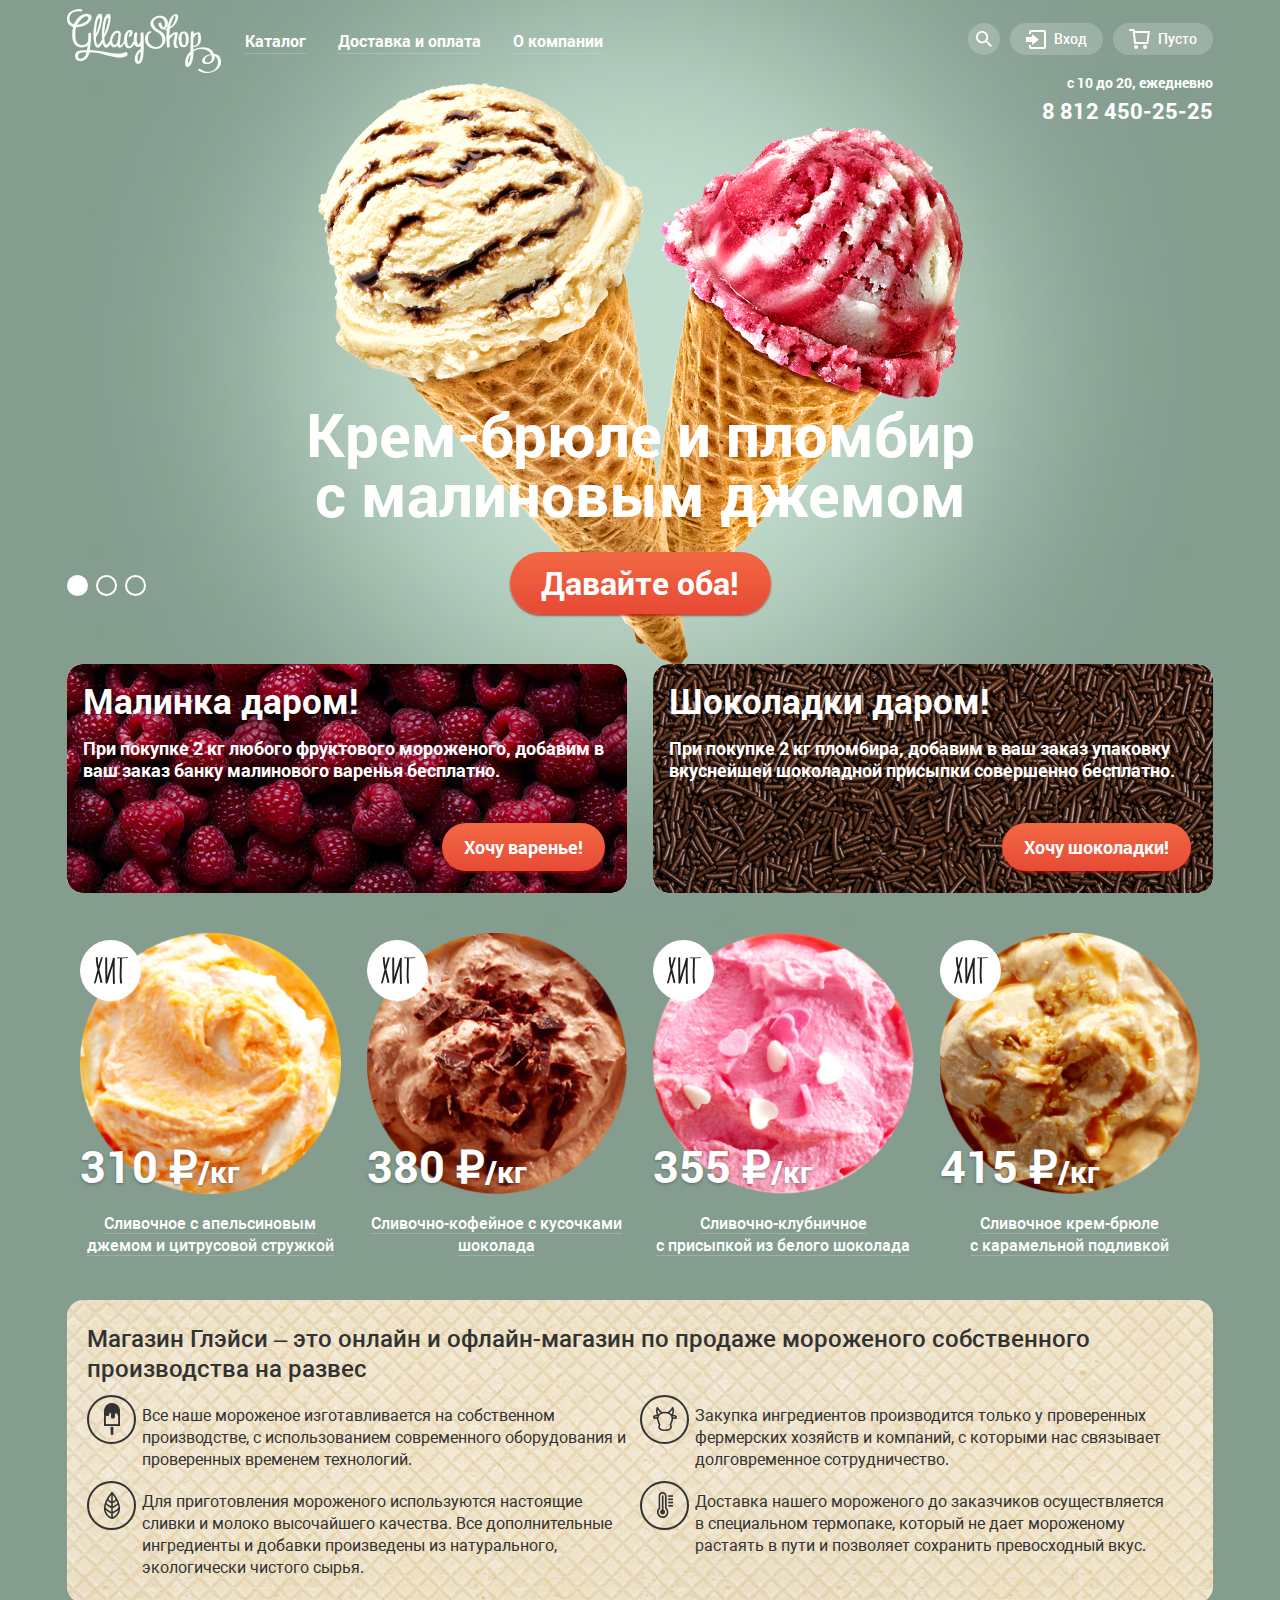
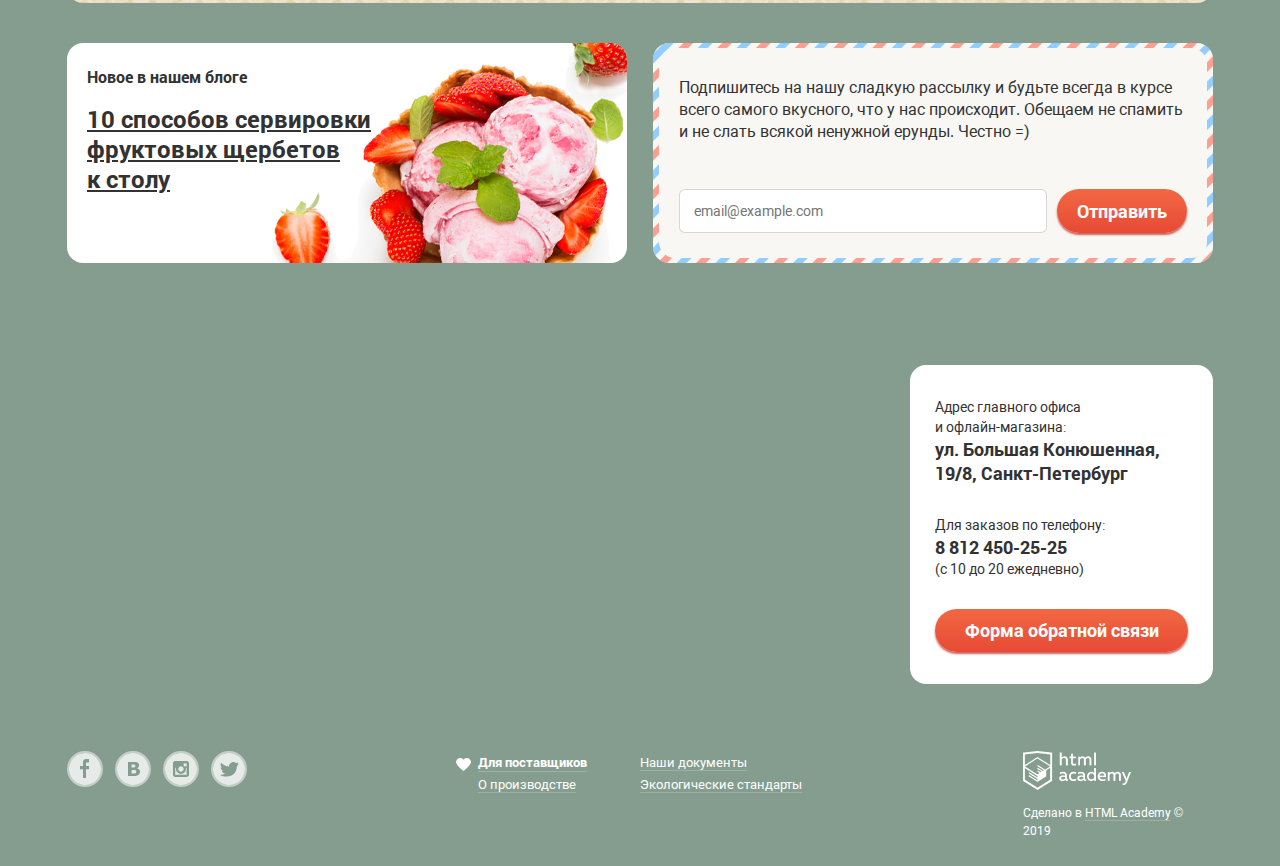
==== commit 2a6da843: "Доработка верстки всего сайта" ====
--- a/index.html
+++ b/index.html
@@ -220,7 +220,7 @@
             <li>
               <a class="social-btn" href="#">
                 <span class="visually-hidden">Фэйсбук</span>
-                <svg width="36" height="36" viewBox="0 0 36 36" fill="none" xmlns="http://www.w3.org/2000/svg">
+                <svg aria-hidden="true" width="36" height="36" viewBox="0 0 36 36" fill="none" xmlns="http://www.w3.org/2000/svg">
                   <path d="M18 35C27.3888 35 35 27.3888 35 18C35 8.61116 27.3888 1 18 1C8.61116 1 1 8.61116 1 18C1 27.3888 8.61116 35 18 35Z" stroke="white" stroke-opacity="0.5" stroke-width="2"/>
                   <path d="M18 2C14.8355 2 11.7421 2.93838 9.11088 4.69649C6.4797 6.45459 4.42894 8.95345 3.21793 11.8771C2.00693 14.8007 1.69008 18.0177 2.30744 21.1214C2.92481 24.2251 4.44866 27.0761 6.6863 29.3137C8.92394 31.5513 11.7749 33.0752 14.8786 33.6926C17.9823 34.3099 21.1993 33.9931 24.1229 32.7821C27.0466 31.5711 29.5454 29.5203 31.3035 26.8891C33.0616 24.2579 34 21.1645 34 18C34 13.7565 32.3143 9.68687 29.3137 6.68629C26.3131 3.68571 22.2435 2 18 2ZM22.06 11.45H19V14.9H22V18.34H19V27H16V18.34H13V14.9H16V11.45C15.9449 10.5957 16.2291 9.75426 16.7908 9.1083C17.3525 8.46234 18.1464 8.06407 19 8H22V11.45H22.06Z" fill="white" fill-opacity="0.8"/>
                 </svg>
@@ -229,7 +229,7 @@
             <li>
               <a class="social-btn" href="#">
                 <span class="visually-hidden">Вконтакте</span>
-                <svg width="36" height="36" viewBox="0 0 36 36" fill="none" xmlns="http://www.w3.org/2000/svg">
+                <svg aria-hidden="true" width="36" height="36" viewBox="0 0 36 36" fill="none" xmlns="http://www.w3.org/2000/svg">
                   <path d="M18 35C27.3888 35 35 27.3888 35 18C35 8.61116 27.3888 1 18 1C8.61116 1 1 8.61116 1 18C1 27.3888 8.61116 35 18 35Z" stroke="white" stroke-opacity="0.5" stroke-width="2"/>
                   <path d="M18.64 16.49C18.9652 16.4904 19.2875 16.4293 19.59 16.31C19.8645 16.2077 20.0922 16.0085 20.23 15.75C20.3343 15.4964 20.3854 15.2241 20.38 14.95C20.376 14.7057 20.3143 14.4659 20.2 14.25C20.0714 14.0066 19.8523 13.8235 19.59 13.74C19.2687 13.627 18.9306 13.5695 18.59 13.57H16.59V16.57H17.16C17.75 16.52 18.24 16.51 18.64 16.49Z" fill="white" fill-opacity="0.8"/>
                   <path d="M20.12 19.08C19.751 19.0101 19.3752 18.9832 19 19H16.61V22.5H19.06C19.4757 22.4953 19.8865 22.4104 20.27 22.25C20.591 22.1392 20.8632 21.9199 21.04 21.63C21.1865 21.3527 21.2621 21.0436 21.26 20.73C21.2753 20.3782 21.1848 20.0298 21 19.73C20.7922 19.4167 20.4806 19.1865 20.12 19.08Z" fill="white" fill-opacity="0.8"/>
@@ -240,7 +240,7 @@
             <li>
               <a class="social-btn" href="#">
                 <span class="visually-hidden">Инстаграмм</span>
-                <svg width="36" height="36" viewBox="0 0 36 36" fill="none" xmlns="http://www.w3.org/2000/svg">
+                <svg aria-hidden="true" width="36" height="36" viewBox="0 0 36 36" fill="none" xmlns="http://www.w3.org/2000/svg">
                   <path d="M18 35C27.3888 35 35 27.3888 35 18C35 8.61116 27.3888 1 18 1C8.61116 1 1 8.61116 1 18C1 27.3888 8.61116 35 18 35Z" stroke="white" stroke-opacity="0.5" stroke-width="2"/>
                   <g opacity="0.8">
                     <path d="M22.92 18C22.92 19.3155 22.3974 20.5771 21.4673 21.5072C20.5371 22.4374 19.2755 22.96 17.96 22.96C16.6445 22.96 15.3829 22.4374 14.4528 21.5072C13.5226 20.5771 13 19.3155 13 18C13.001 17.6158 13.048 17.233 13.14 16.86H12.24V23.7H23.64V16.86H22.74C22.8406 17.2325 22.901 17.6147 22.92 18Z" fill="white"/>
@@ -254,7 +254,7 @@
             <li>
               <a class="social-btn" href="#">
                 <span class="visually-hidden">Твиттер</span>
-                <svg width="36" height="36" viewBox="0 0 36 36" fill="none" xmlns="http://www.w3.org/2000/svg">
+                <svg aria-hidden="true" width="36" height="36" viewBox="0 0 36 36" fill="none" xmlns="http://www.w3.org/2000/svg">
                   <path d="M18 35C27.3888 35 35 27.3888 35 18C35 8.61116 27.3888 1 18 1C8.61116 1 1 8.61116 1 18C1 27.3888 8.61116 35 18 35Z" stroke="white" stroke-opacity="0.5" stroke-width="2"/>
                   <path d="M18 2C14.8355 2 11.7421 2.93838 9.11088 4.69649C6.4797 6.45459 4.42894 8.95345 3.21793 11.8771C2.00693 14.8007 1.69008 18.0177 2.30744 21.1214C2.92481 24.2251 4.44866 27.0761 6.6863 29.3137C8.92394 31.5513 11.7749 33.0752 14.8786 33.6926C17.9823 34.3099 21.1993 33.9931 24.1229 32.7821C27.0466 31.5711 29.5454 29.5203 31.3035 26.8891C33.0616 24.2579 34 21.1645 34 18C34 13.7565 32.3143 9.68687 29.3137 6.68629C26.3131 3.68571 22.2435 2 18 2ZM25.94 14.81C25.69 21.33 22.48 25.64 14.94 25.51H14.46C14.01 25.51 9.91001 25.07 9.11001 23.69C10.8989 23.9555 12.7228 23.5494 14.23 22.55C13.18 22.26 11.31 22.09 10.98 19.7C11.3928 19.8642 11.8441 19.9058 12.28 19.82C11 19 9.53001 18.3 9.61001 16.17C10.028 16.4893 10.5445 16.652 11.07 16.63C10.3 16.4 8.92001 13.39 10.07 11.85C12.07 13.64 14.14 15.33 17.87 15.49C18.1 13.28 19.11 11.79 21.04 11.17C21.7375 10.9333 22.4908 10.9157 23.1986 11.1195C23.9065 11.3232 24.5351 11.7387 25 12.31C25.74 12.08 26.45 11.84 27.19 11.62C27.1758 11.9571 27.0846 12.2865 26.9234 12.5829C26.7622 12.8793 26.5353 13.1349 26.26 13.33C26.5167 13.3601 26.7768 13.3336 27.0221 13.2524C27.2674 13.1712 27.492 13.0372 27.68 12.86C27.5628 13.2985 27.3443 13.7034 27.0421 14.0421C26.7399 14.3808 26.3624 14.6438 25.94 14.81Z" fill="white" fill-opacity="0.8"/>
                 </svg>
@@ -298,6 +298,9 @@
         <textarea id="feedback-message" name="message" cols="30" rows="10" placeholder="В свободной форме"></textarea>
         <button class="btn" type="submit">Отправить</button>
       </form>
+      <button class="modal-close" type="button">
+        <span class="visually-hidden">Закрыть</span>
+      </button>
     </section>
   </body>
 </html>
--- a/css/style.css
+++ b/css/style.css
@@ -61,6 +61,7 @@
   --filter-point-disabled: rgba(255, 255, 255, 0.4);
   --price-range-scale: rgba(248, 247, 244, 0.5);
   --price-range-toggle-bc: #ababab;
+  --modal-close: #231f20;
   --bg-1: #849d8f;
   --bg-2: #8996a6;
   --bg-3: #9d8b84;
@@ -115,15 +116,15 @@
 }
 
 .slider-bg-1 {
-  background: var(--bg-1) url("../img/slide-1.png") no-repeat;
+  background: var(--bg-1) url("../img/slide-1.png") center 0 no-repeat;
 }
 
 .slider-bg-2 {
-  background: var(--bg-2) url("../img/slide-2.png") no-repeat;
+  background: var(--bg-2) url("../img/slide-2.png") center 0 no-repeat;
 }
 
 .slider-bg-3 {
-  background: var(--bg-3) url("../img/slide-3.png") no-repeat;
+  background: var(--bg-3) url("../img/slide-3.png") center 0 no-repeat;
 }
 
 .btn {
@@ -206,6 +207,7 @@
 }
 
 .site-navigation-item > a:hover {
+  margin: 0 -14px;
   padding: 6px 14px;
   color: var(--basic-dark);
   background-color: var(--basic-white);
@@ -230,14 +232,21 @@
   border-radius: 26px;
 }
 
+.site-navigation-current > a:hover {
+  margin: 0;
+}
+
 .category-menu {
   position: absolute;
+  top: 36px;
+  left: -22px;
   display: none;
   width: 143px;
   margin: 0;
   padding: 0;
   list-style: none;
   box-shadow: var(--popup-shadow);
+  z-index: 1;
 }
 
 .category-menu-item a {
@@ -355,10 +364,12 @@
 
 .user-menu-item .user-popup {
   position: absolute;
+  top: 59px;
   display: none;
   background-color: var(--bg-form);
   border-radius: 4px;
   box-shadow: var(--popup-shadow);
+  z-index: 1;
 }
 
 .user-menu-item input {
@@ -387,6 +398,7 @@
 }
 
 .search {
+  right: 239px;
   width: 341px;
   padding: 20px 15px;
 }
@@ -396,6 +408,7 @@
 }
 
 .login {
+  right: 139px;
   width: 277px;
   padding: 20px 17px 22px 19px;
 }
@@ -517,6 +530,10 @@
 }
 
 .btn-slider-current {
+  background-color: var(--basic-white);
+}
+
+.btn-slider-current:hover {
   background-color: var(--basic-white);
 }
 
@@ -948,6 +965,45 @@
   margin-bottom: 7px;
 }
 
+.sorting select {
+  width: 196px;
+  height: 36px;
+  padding: 0 16px;
+  font: inherit;
+  color: var(--basic-white);
+  border: none;
+  background-color: var(--transparent-white);
+  border-radius: 20px;
+  appearance: none;
+}
+
+.sorting select:hover {
+  color: var(--basic-dark);
+}
+
+.sorting select:focus {
+  color: var(--basic-dark);
+  background-color: var(--basic-white);
+  outline: none;
+}
+
+.sorting select::before {
+  content: "";
+  position: absolute;
+  top: -13px;
+  right: -13px;
+  width: 0;
+  height: 0;
+  border-style: solid;
+  border-width: 10px 5.5px 0 5.5px;
+  border-color: var(--basic-white) transparent transparent transparent;
+}
+
+.sorting option {
+  font-size: 14px;
+  font-weight: 400;
+}
+
 .range-controls {
   position: relative;
   width: 218px;
@@ -1111,6 +1167,7 @@
 .filter-button {
   width: 144px;
   height: 36px;
+  margin-top: 23px;
   color: var(--basic-white);
   font-size: 16px;
   font-weight: 500;
@@ -1120,10 +1177,27 @@
   border-radius: 20px;
 }
 
+.filter-button:hover {
+  color: var(--basic-dark);
+  background-color: var(--basic-white);
+}
+
+.filter-button:active {
+  color: var(--basic-dark);
+  background-color: var(--basic-white);
+  border: none;
+  box-shadow: inset 0 2px 1px var(--shadow-menu-item-active);
+}
+
 .catalog-title {
   font-size: 35px;
   line-height: 41px;
   font-weight: bold;
+}
+
+.catalog {
+  padding-bottom: 30px;
+  border-bottom: 1px solid var(--transparent-white);
 }
 
 .products-list {
@@ -1159,6 +1233,7 @@
   justify-content: space-between;
   width: 254px;
   margin: 0;
+  margin-left: auto;
   padding: 0;
   list-style: none;
 }
@@ -1307,6 +1382,7 @@
 
 .modal-feedback {
   display: none;
+  position: relative;
   width: 477px;
   padding: 20px 23px;
   background-color: var(--bg-form);
@@ -1365,6 +1441,38 @@
 }
 
 .feedback-form .btn {
+  display: block;
+  margin-left: auto;
   width: 140px;
   height: 44px;
 }
+
+.modal-close {
+  position: absolute;
+  top: 15px;
+  right: 15px;
+  width: 18px;
+  height: 18px;
+  background-color: transparent;
+  border: none;
+  cursor: pointer;
+}
+
+.modal-close::before,
+.modal-close::after {
+  content: "";
+  position: absolute;
+  bottom: -2px;
+  right: 8px;
+  width: 2px;
+  height: 22px;
+  background-color: var(--modal-close);
+}
+
+.modal-close::before {
+  transform: rotate(45deg);
+}
+
+.modal-close::after {
+  transform: rotate(-45deg);
+}
